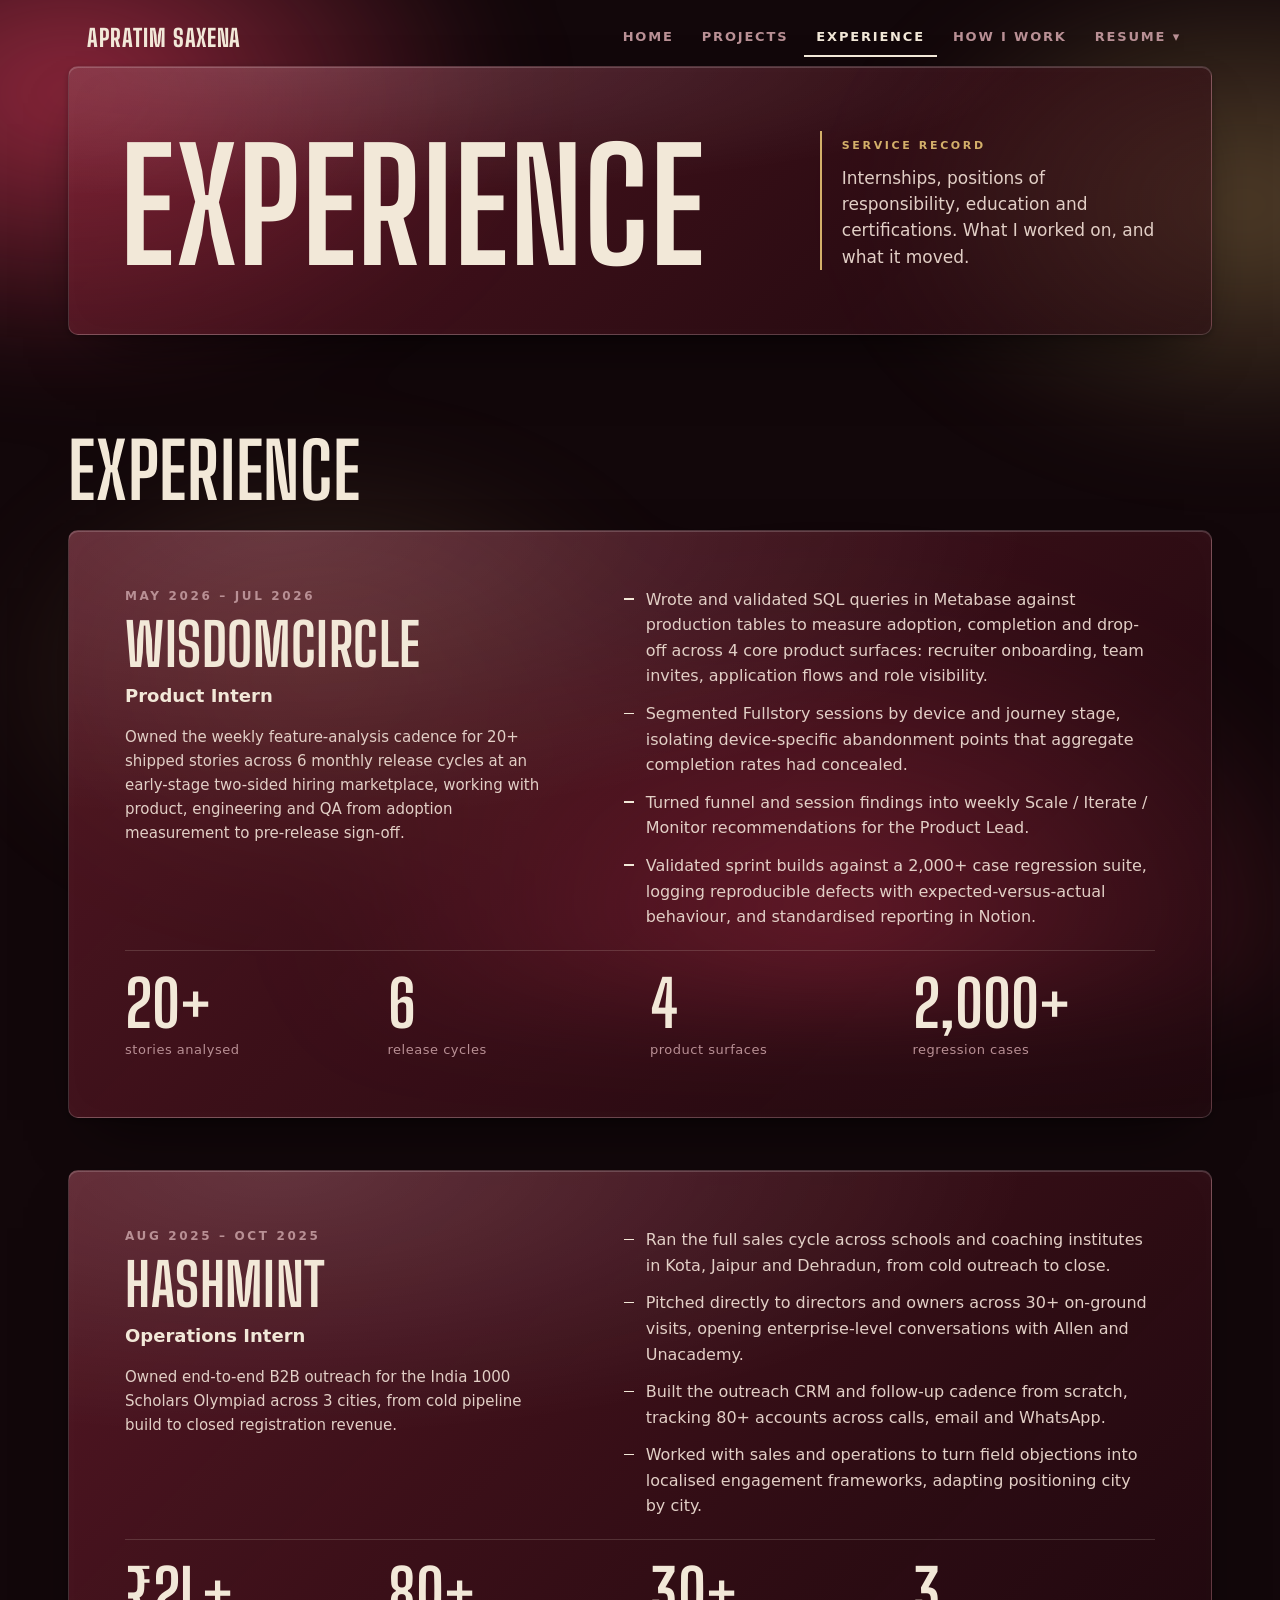
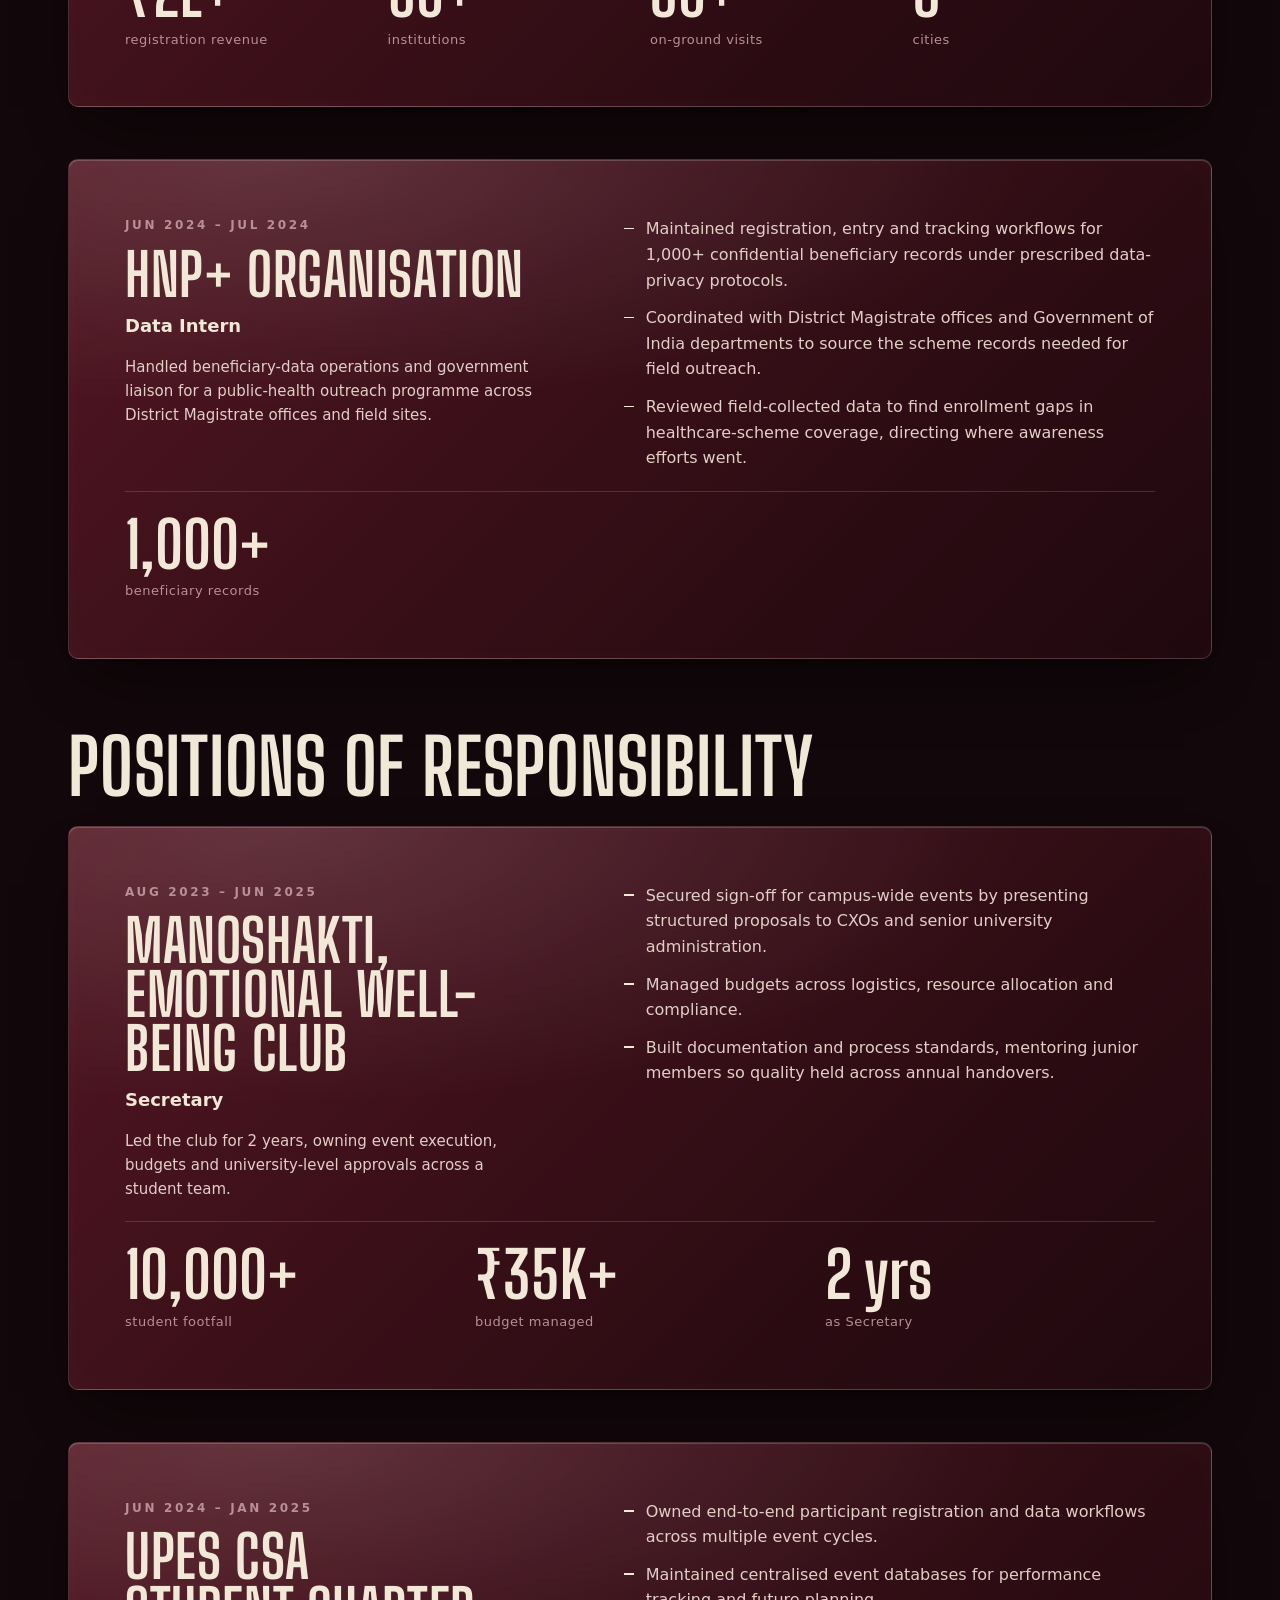
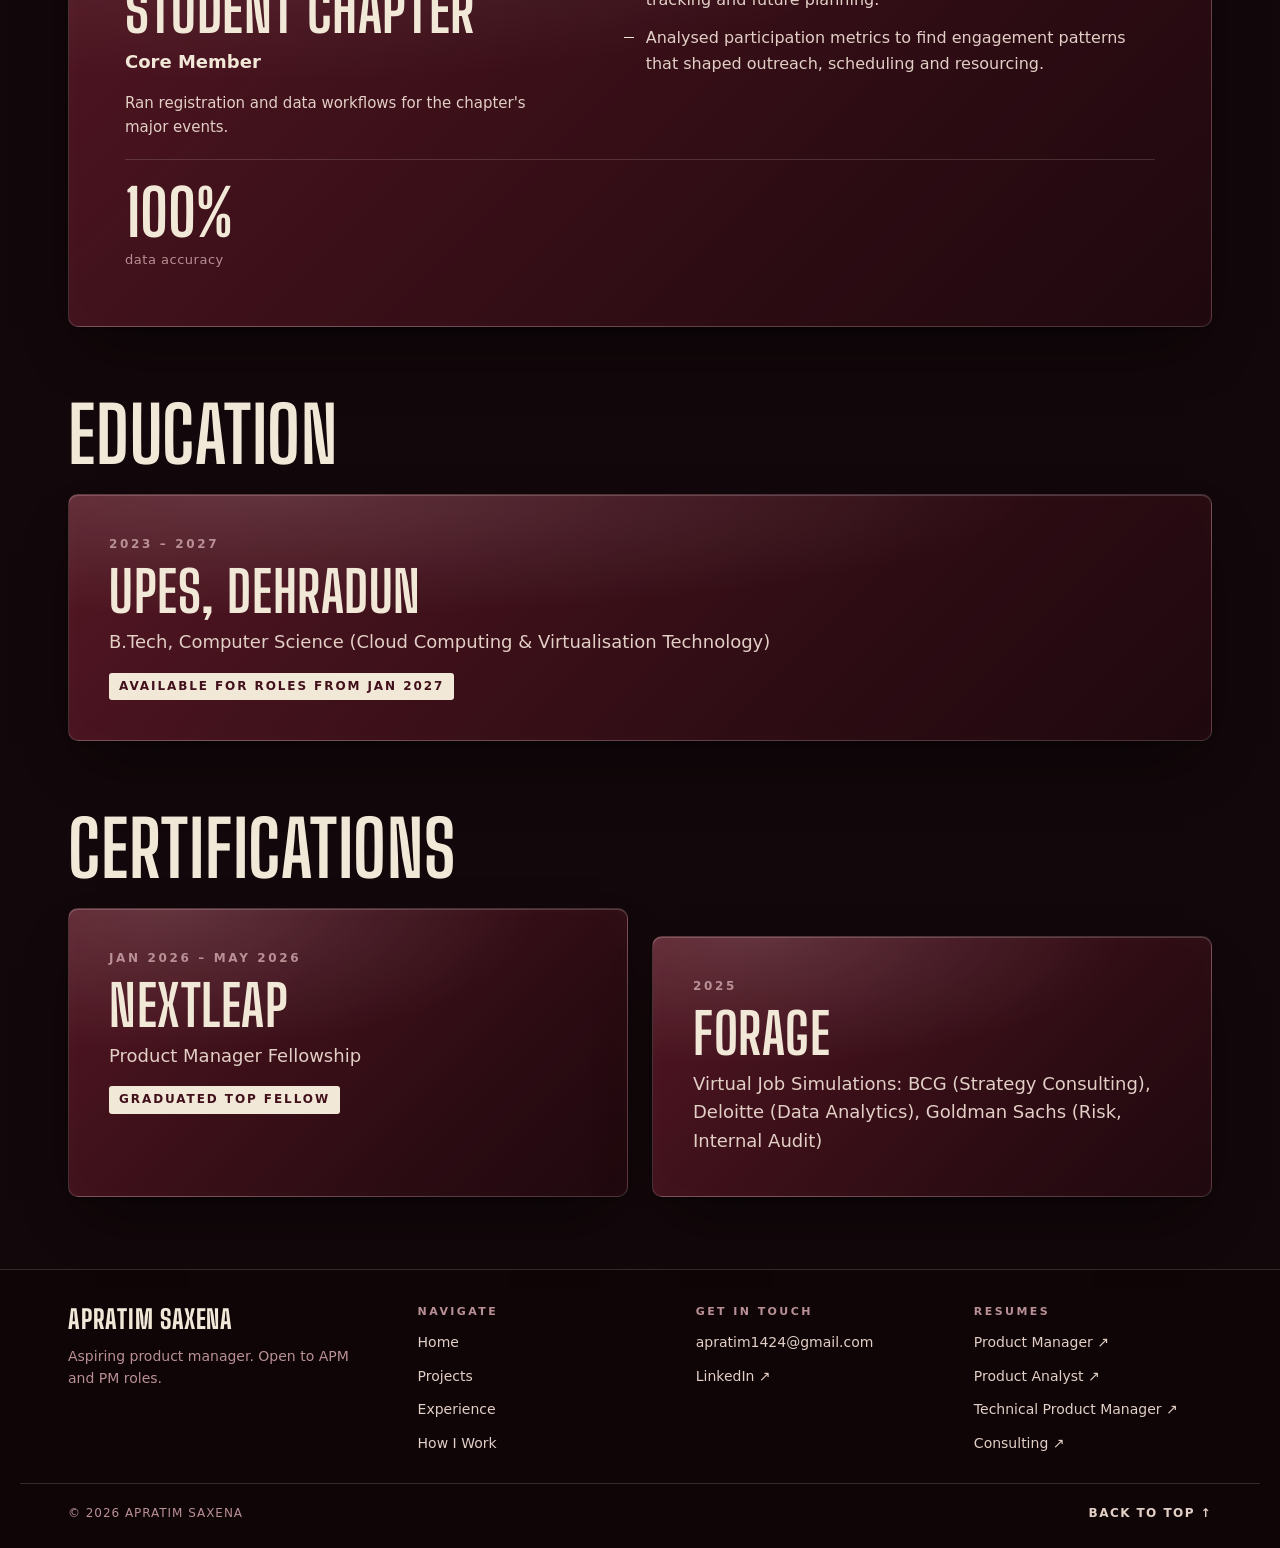
==== experience.html @ 534c315f "Deploy portfolio" ====
<!doctype html>
<html lang="en">
<head>
  <meta charset="utf-8">
  <meta name="viewport" content="width=device-width, initial-scale=1">
  <title>Experience · Apratim Saxena</title>
  <meta name="description" content="Apratim Saxena's experience: what I did and the results it got.">
  <meta name="color-scheme" content="dark">
  <meta name="theme-color" content="#12070a">
  <link rel="icon" href="data:image/svg+xml,<svg xmlns='http://www.w3.org/2000/svg' viewBox='0 0 100 100'><rect width='100' height='100' rx='14' fill='%235f1726'/><text x='50' y='72' font-size='64' font-weight='700' text-anchor='middle' fill='%23efe8d6' font-family='Arial Narrow, Arial'>A</text></svg>">
  <link rel="preconnect" href="https://fonts.googleapis.com">
  <link rel="preconnect" href="https://fonts.gstatic.com" crossorigin>
  <link rel="preconnect" href="https://api.fontshare.com">
  <link rel="preconnect" href="https://cdn.fontshare.com" crossorigin>
  <link href="https://fonts.googleapis.com/css2?family=Big+Shoulders+Display:wght@600;700;800&display=swap" rel="stylesheet">
  <link href="https://api.fontshare.com/v2/css?f[]=satoshi@400,500,700&display=swap" rel="stylesheet">
  <link rel="stylesheet" crossorigin href="/_build/styles-BI2uZ3h4.css">
</head>
<body data-page="experience">
<a class="skip" href="#main">Skip to content</a>
<div id="top"></div>

<header class="nav">
  <div class="wrap">
    <a class="brand" href="index.html" translate="no">Apratim Saxena</a>
    <nav class="links" aria-label="Main">
      <a href="index.html" data-page="home">Home</a>
      <a href="projects.html" data-page="projects">Projects</a>
      <a href="experience.html" data-page="experience">Experience</a>
      <a href="how-i-work.html" data-page="how">How I Work</a>
      <details class="resume-menu">
        <summary>Resume <span aria-hidden="true">▾</span></summary>
        <ul>
          <li><a href="assets/resumes/product-manager.pdf" target="_blank" rel="noopener">Product Manager <span aria-hidden="true">↗</span></a></li>
          <li><a href="assets/resumes/product-analyst.pdf" target="_blank" rel="noopener">Product Analyst <span aria-hidden="true">↗</span></a></li>
          <li><a href="assets/resumes/technical-product-manager.pdf" target="_blank" rel="noopener">Technical Product Manager <span aria-hidden="true">↗</span></a></li>
          <li><a href="assets/resumes/consulting.pdf" target="_blank" rel="noopener">Consulting <span aria-hidden="true">↗</span></a></li>
        </ul>
      </details>
    </nav>
  </div>
</header>

<main id="main" class="wrap">
  <div class="slide page-head">
    <h1>Experience</h1>
    <aside>
      <span class="tag">Service record</span>
      <p>Internships, positions of responsibility, education and certifications. What I worked on, and what it moved.</p>
    </aside>
  </div>

  <section class="exp-sec" aria-labelledby="work-h">
    <h2 id="work-h">Experience</h2>
    <ol class="timeline" id="work"></ol>
  </section>

  <section class="exp-sec" aria-labelledby="por-h">
    <h2 id="por-h">Positions of responsibility</h2>
    <ol class="timeline" id="por"></ol>
  </section>

  <section class="exp-sec" aria-labelledby="edu-h">
    <h2 id="edu-h">Education</h2>
    <ul class="creds" id="edu"></ul>
  </section>

  <section class="exp-sec" aria-labelledby="cert-h">
    <h2 id="cert-h">Certifications</h2>
    <ul class="creds" id="certs"></ul>
  </section>

</main>

<footer class="site-foot">
  <div class="wrap foot-grid">
    <div>
      <span class="foot-name" translate="no">Apratim Saxena</span>
      <p>Aspiring product manager. Open to APM and PM roles.</p>
    </div>
    <nav aria-label="Footer">
      <h2>Navigate</h2>
      <ul>
        <li><a href="index.html">Home</a></li>
        <li><a href="projects.html">Projects</a></li>
        <li><a href="experience.html">Experience</a></li>
        <li><a href="how-i-work.html">How I Work</a></li>
      </ul>
    </nav>
    <div>
      <h2>Get in touch</h2>
      <ul>
        <li><a href="mailto:apratim1424@gmail.com" translate="no">apratim1424@gmail.com</a></li>
        <li><a href="https://www.linkedin.com/in/apratim-saxena/" target="_blank" rel="noopener">LinkedIn ↗</a></li>
      </ul>
    </div>
    <div>
      <h2>Resumes</h2>
      <ul>
        <li><a href="assets/resumes/product-manager.pdf" target="_blank" rel="noopener">Product Manager ↗</a></li>
        <li><a href="assets/resumes/product-analyst.pdf" target="_blank" rel="noopener">Product Analyst ↗</a></li>
        <li><a href="assets/resumes/technical-product-manager.pdf" target="_blank" rel="noopener">Technical Product Manager ↗</a></li>
        <li><a href="assets/resumes/consulting.pdf" target="_blank" rel="noopener">Consulting ↗</a></li>
      </ul>
    </div>
  </div>
  <div class="wrap foot-row">
    <span>© <span data-year></span> Apratim Saxena</span>
    <button class="to-top" type="button">Back to top ↑</button>
  </div>
</footer>

<script src="data.js"></script>
<script src="main.js"></script>
</body>
</html>
---- _build/styles-BI2uZ3h4.css ----
:root{--lightningcss-light: ;--lightningcss-dark:initial;color-scheme:dark;--wall:#12070a;--teal-1:#7b2233;--teal-2:#5f1726;--teal-3:#42101b;--teal-4:#2c0a12;--cream:#f2e8d8;--cream-2:#e2cfc6;--muted:#b99095;--line:#f2e8d829;--ink-on-cream:#42101b;--brass:#d4b06a;--display:"Big Shoulders Display", "Oswald", "Arial Narrow", sans-serif;--sans:"Satoshi", system-ui, -apple-system, "Segoe UI", sans-serif;--gutter:clamp(16px, 4vw, 48px);--max:1240px;--ease:cubic-bezier(.16, 1, .3, 1);--slide-shadow:0 30px 60px -28px #000000b3, 0 2px 6px #00000040;--img-shadow:0 24px 40px -14px #000000a6}*,:before,:after{box-sizing:border-box;margin:0;padding:0}html{-webkit-text-size-adjust:100%;scroll-padding-top:84px}body{background:var(--wall);color:var(--cream);font:400 16px/1.6 var(--sans);-webkit-font-smoothing:antialiased;overflow-x:hidden}a{color:inherit;text-decoration:none}img,video,iframe{max-width:100%;display:block}button{font:inherit;color:inherit;cursor:pointer;background:0 0;border:0}a,button{touch-action:manipulation;-webkit-tap-highlight-color:transparent}:focus-visible{outline:2px solid var(--cream);outline-offset:4px}::selection{background:var(--cream);color:var(--ink-on-cream)}p{text-wrap:pretty}h1,h2,h3{font-family:var(--display);text-transform:uppercase;letter-spacing:.01em;text-wrap:balance;font-weight:700;line-height:.92}.wrap{max-width:var(--max);padding:0 var(--gutter);margin:0 auto}.eyebrow{letter-spacing:.22em;text-transform:uppercase;color:var(--muted);font-size:12px;font-weight:700}.skip{z-index:200;background:var(--cream);color:var(--ink-on-cream);border-radius:4px;padding:10px 16px;font-weight:700;transition:top .2s;position:fixed;top:-60px;left:16px}.skip:focus{top:16px}.slide{-webkit-backdrop-filter:blur(22px)saturate(150%);box-shadow:var(--slide-shadow), inset 0 1px 0 #ffffff2e, inset 0 0 40px #ffffff05;background:radial-gradient(120% 90% at 18% 0,#ffffff21,#0000 55%),linear-gradient(135deg,#7b22339e 0%,#5f17268c 40%,#42101b80 75%,#2c0a1280 100%);border:1px solid #ffffff29;border-radius:10px;position:relative;overflow:hidden}body:before{content:"";z-index:-1;pointer-events:none;filter:blur(46px);transform-origin:50% 40%;background:radial-gradient(40% 36% at 14% 18%,#be3450bf,#0000 70%),radial-gradient(34% 32% at 88% 28%,#d4b06a57,#0000 70%),radial-gradient(46% 42% at 62% 92%,#96283ecc,#0000 70%),radial-gradient(32% 30% at 30% 70%,#d4b06a33,#0000 70%);position:fixed;inset:-12%}@media (prefers-reduced-motion:no-preference){body:before{animation:24s ease-in-out infinite alternate zoomglow}}@keyframes zoomglow{0%{transform:scale(1)translate(0,0)}to{transform:scale(1.22)translate(-2%,3%)}}.slide+.slide,.slide+section,section+.slide{margin-top:28px}.nav{z-index:50;pointer-events:none;position:sticky;top:0}.nav .wrap{pointer-events:auto;height:56px;width:calc(100% - 2 * var(--gutter));max-width:calc(var(--max) - 2 * var(--gutter));transition:background-color .45s var(--ease), border-color .45s var(--ease), box-shadow .45s var(--ease), backdrop-filter .45s;background:0 0;border:1px solid #0000;border-radius:14px;align-items:center;gap:16px;margin:10px auto 0;padding:0 18px;display:flex}.nav.scrolled .wrap{-webkit-backdrop-filter:blur(22px)saturate(160%);background:linear-gradient(135deg,#ffffff21,#ffffff0d);border-color:#ffffff29;box-shadow:0 14px 34px -14px #0009,inset 0 1px #fff3}.brand{font-family:var(--display);text-transform:uppercase;letter-spacing:.04em;white-space:nowrap;font-size:24px;font-weight:800}body[data-page=home] .brand{visibility:hidden}.links{gap:4px;margin-left:auto;display:flex}.links a{letter-spacing:.14em;text-transform:uppercase;white-space:nowrap;color:var(--muted);border-bottom:2px solid #0000;padding:8px 12px;font-size:13px;font-weight:700;transition:color .2s,border-color .2s}.links a:hover{color:var(--cream)}.links a[aria-current=page]{color:var(--cream);border-color:var(--cream)}.resume-menu{position:relative}.resume-menu summary{cursor:pointer;letter-spacing:.14em;text-transform:uppercase;white-space:nowrap;color:var(--muted);border-bottom:2px solid #0000;padding:8px 12px;font-size:13px;font-weight:700;list-style:none;transition:color .2s}.resume-menu summary::-webkit-details-marker{display:none}.resume-menu summary:hover,.resume-menu[open] summary{color:var(--cream)}.resume-menu ul{z-index:60;-webkit-backdrop-filter:blur(20px)saturate(150%);background:#2c0a12b3;border:1px solid #ffffff24;border-radius:6px;min-width:250px;padding:6px;list-style:none;position:absolute;top:calc(100% + 8px);right:0;box-shadow:0 20px 40px -16px #000c,inset 0 1px #ffffff24}.resume-menu li a{color:var(--cream-2);border-radius:4px;justify-content:space-between;gap:12px;padding:10px 12px;font-size:14px;transition:background-color .15s,color .15s;display:flex}.resume-menu li a:hover{color:var(--cream);background:#f2e8d814}@media (width<=640px){.brand{display:none}.resume-menu summary{letter-spacing:.05em;padding:8px 5px;font-size:10.5px}.resume-menu ul{min-width:0;position:fixed;top:60px;left:16px;right:16px}.nav .wrap{width:calc(100% - 16px);padding:0 8px}.links{scrollbar-width:none;max-width:100%;margin:0 auto;overflow-x:auto}.links::-webkit-scrollbar{display:none}.links a{letter-spacing:.05em;padding:8px 5px;font-size:10.5px}}.btn{white-space:nowrap;letter-spacing:.14em;text-transform:uppercase;border:1.5px solid var(--cream);height:46px;color:var(--cream);transition:background-color .2s, color .2s, transform .2s var(--ease);border-radius:4px;align-items:center;gap:10px;padding:0 22px;font-size:13px;font-weight:700;display:inline-flex}.btn:hover{background:var(--cream);color:var(--ink-on-cream)}.btn:active{transform:scale(.97)}.btn.solid{background:var(--cream);color:var(--ink-on-cream)}.btn.solid:hover{background:#fff8e8}.btn.sm{height:38px;padding:0 16px;font-size:12px}.actions{flex-wrap:wrap;gap:12px;display:flex}.hero{flex-direction:column;justify-content:space-between;min-height:calc(100dvh - 66px);padding:clamp(8px,1.2vw,16px) clamp(20px,4vw,56px) clamp(28px,3.5vw,44px);display:flex}.hero-top{flex-wrap:wrap;justify-content:space-between;gap:16px;display:flex}.cover{flex:1;grid-template-columns:1fr auto 1fr;align-items:center;min-height:clamp(360px,100dvh - 240px,820px);display:grid;position:relative}.cover .word{font-family:var(--display);text-transform:uppercase;letter-spacing:.01em;color:var(--cream);font-size:clamp(64px,11vw,176px);font-weight:700;line-height:.82;display:block}.cover .w1,.cover .w2{z-index:1;width:max-content;position:relative}.cover .w1{justify-self:end}.cover .w2{justify-self:start}.cover .sub{letter-spacing:.3em;text-transform:uppercase;color:var(--cream-2);margin-top:14px;font-size:clamp(13px,1.35vw,19px);font-weight:700}.cover .w1 .sub{text-align:left;padding-left:.06em}.cover .w2 .sub{text-align:right;margin-right:-.3em}.figure{z-index:2;cursor:pointer;justify-content:center;align-self:end;align-items:flex-end;height:100%;margin:0 -.5vw;display:flex;position:relative}.figure:before{content:"";background:radial-gradient(closest-side,#0000008c,#0000);width:120%;height:8%;position:absolute;bottom:0;left:50%;translate:-50% 40%}.figure{--fig-h:clamp(360px, calc(100dvh - 240px), 820px)}.figure:before{display:none}.figbox{height:var(--fig-h);aspect-ratio:509/968;display:block;position:relative;-webkit-mask-image:linear-gradient(#000 80%,#0000 99%);mask-image:linear-gradient(#000 80%,#0000 99%)}.figbox img{width:100%;height:100%;display:block}.figbox .blink{opacity:0;pointer-events:none;height:auto;position:absolute;animation:5.2s infinite blink!important}.blink.l{width:11.591%;top:10.537%;left:38.507%}.blink.r{width:11.395%;top:10.64%;left:52.063%}@keyframes blink{0%,93%,to{opacity:0}94.4%,96.2%{opacity:1}}.figure .cap{left:77%;bottom:calc(var(--fig-h) * .84);z-index:3;background:var(--cream);width:max-content;max-width:200px;color:var(--ink-on-cream);border-radius:14px 14px 14px 2px;padding:8px 14px;font-size:13px;font-weight:700;transition:transform .3s cubic-bezier(.3,1.6,.5,1);position:absolute;box-shadow:0 10px 24px -10px #0009}.figure .cap.pop{transform:scale(1.1)}.hero-foot{z-index:3;flex-wrap:wrap;justify-content:space-between;align-items:flex-end;gap:24px;padding-top:24px;display:flex;position:relative}.hero-foot p{max-width:580px;color:var(--cream-2);text-align:right;text-wrap:balance;margin-left:auto;font-size:17px;line-height:1.55}.avail{letter-spacing:.14em;text-transform:uppercase;color:var(--cream);align-items:center;gap:12px;font-size:clamp(14px,1.4vw,17px);font-weight:800;display:inline-flex}.avail i{background:#7fe0a6;border-radius:50%;flex:none;width:9px;height:9px;box-shadow:0 0 0 3px #7fe0a640}@media (width<=760px){.cover{grid-template-rows:auto auto;grid-template-columns:1fr 1fr;row-gap:8px;min-height:0}.cover .figure{grid-area:1/1/auto/-1;margin:0}.figure{--fig-h:min(56vh, 420px)}.figure .cap{max-width:150px;left:74%}.cover .word{font-size:14vw}.cover .w1{justify-self:start}.cover .w2{justify-self:end}.cover .sub{letter-spacing:.2em;font-size:11px}}.intro{grid-template-columns:clamp(170px,19vw,250px) minmax(0,1fr) minmax(250px,320px);align-items:start;gap:clamp(24px,4vw,56px);padding:clamp(32px,5vw,64px);display:grid}.intro h2{overflow-wrap:anywhere;margin-bottom:20px;font-size:clamp(44px,5vw,70px)}.intro .lead{color:var(--cream-2);font-size:18px;line-height:1.65}.intro .lead b{color:var(--cream);font-weight:700}.portrait{box-shadow:var(--img-shadow);transition:transform .6s var(--ease);background:#ffffffeb;border-radius:12px;margin-top:6px;padding:8px}.portrait img{aspect-ratio:1;border-radius:6px;width:100%;height:auto}.portrait:hover{transform:translateY(-4px)scale(1.02)}.frame{align-content:start;display:grid}.frame>div{padding:18px 0}.frame>div:first-child{padding-top:6px}.frame>div:last-child{padding-bottom:0}.frame>div+div{border-top:1px solid var(--line)}.frame h3{font-family:var(--sans);letter-spacing:.22em;color:var(--brass);margin-bottom:10px;font-size:12px;font-weight:700}.frame li{color:var(--cream-2);font-size:15px;line-height:1.55}.frame ul{gap:4px;list-style:none;display:grid}.frame a:hover{color:var(--cream);text-underline-offset:3px;text-decoration:underline}@media (width<=1040px){.intro{grid-template-columns:clamp(150px,24vw,210px) minmax(0,1fr)}.frame{grid-column:1/-1}}@media (width<=640px){.intro{grid-template-columns:1fr}.portrait{width:min(220px,62%)}}.sec{padding:clamp(56px,9vh,96px) 0 0}.sec-head{flex-wrap:wrap;justify-content:space-between;align-items:end;gap:16px;margin-bottom:28px;display:flex}.sec-head h2{font-size:clamp(56px,7vw,100px)}.link{letter-spacing:.14em;text-transform:uppercase;color:var(--cream-2);border-bottom:1.5px solid;padding-bottom:3px;font-size:13px;font-weight:700;transition:color .2s}.link:hover{color:var(--cream)}.slide-card{height:100%;transition:transform .45s var(--ease);flex-direction:column;padding:clamp(20px,2.2vw,28px);display:flex}.slide-card:hover{transform:translateY(-4px)}.slide-card .eyebrow{margin-bottom:10px;padding-right:72px;display:block}.slide-card h3{font-size:clamp(28px,2.4vw,34px);line-height:.95}.slide-card p{color:var(--cream-2);-webkit-line-clamp:2;-webkit-box-orient:vertical;min-height:3em;margin-top:10px;font-size:14px;line-height:1.5;display:-webkit-box;overflow:hidden}.slide-card .shot{margin-top:auto;padding-top:20px;display:block}.slide-card .shot span{aspect-ratio:16/9;background:var(--teal-4);border-radius:6px;display:block;position:relative;overflow:hidden;box-shadow:0 0 0 1px #f2e8d824,0 18px 30px -16px #000000b3}.slide-card .shot img{object-fit:cover;object-position:top center;width:100%;height:100%;transition:transform .7s var(--ease)}.slide-card:hover .shot img{transform:scale(1.04)}.slide-card .go{letter-spacing:.16em;text-transform:uppercase;color:var(--cream-2);opacity:0;transition:opacity .25s, transform .35s var(--ease);font-size:12px;font-weight:700;position:absolute;top:22px;right:22px;transform:translate(-6px)}.slide-card:hover .go,.slide-card:focus-visible .go{opacity:1;transform:none}.deck{grid-template-columns:repeat(2,minmax(0,1fr));gap:24px;list-style:none;display:grid}.deck>li:first-child{grid-column:span 2}.deck>li:first-child .slide-card{grid-template-rows:auto auto 1fr;grid-template-columns:minmax(0,.9fr) minmax(0,1.1fr);column-gap:40px;min-height:380px;display:grid}.deck>li:first-child .eyebrow,.deck>li:first-child h3,.deck>li:first-child p{grid-column:1}.deck>li:first-child h3{font-size:clamp(44px,5vw,72px)}.deck>li:first-child p{-webkit-line-clamp:4;align-self:start;font-size:16px}.deck>li:first-child .shot{grid-area:1/2/-1;align-self:center;padding-top:0}.grid{grid-template-columns:repeat(auto-fill,minmax(min(100%,340px),1fr));gap:22px;list-style:none;display:grid}@media (width<=760px){.deck{grid-template-columns:1fr}.deck>li:first-child{grid-column:auto}.deck>li:first-child .slide-card{min-height:0;display:flex}.deck>li:first-child h3{font-size:clamp(32px,8vw,44px)}.deck>li:first-child .shot{padding-top:20px}}.page-head{grid-template-columns:minmax(0,1fr) minmax(0,340px);align-items:end;gap:24px 48px;padding:clamp(36px,5vw,64px) clamp(24px,4vw,56px);display:grid}.page-head h1{font-size:clamp(84px,12vw,180px);line-height:.82}.page-head aside{border-left:2px solid var(--brass);padding-left:20px}.page-head .tag{letter-spacing:.24em;text-transform:uppercase;color:var(--brass);margin-bottom:10px;font-size:11px;font-weight:700;display:inline-block}.page-head p{color:var(--cream-2);font-size:17px;line-height:1.55}@media (width<=760px){.page-head{grid-template-columns:1fr}}.filters{z-index:20;-webkit-backdrop-filter:blur(22px)saturate(150%);background:#28081066;border:1px solid #ffffff1f;border-radius:14px;flex-wrap:wrap;gap:8px;margin-top:18px;padding:10px 12px;display:flex;position:sticky;top:76px}.chip{border:1.5px solid var(--line);-webkit-backdrop-filter:blur(8px);letter-spacing:.14em;text-transform:uppercase;height:38px;color:var(--cream-2);background:#ffffff0a;border-radius:8px;padding:0 14px;font-size:12px;font-weight:700;transition:background-color .2s,color .2s,border-color .2s}.chip b{font-family:var(--display);letter-spacing:0;margin-right:6px;font-size:16px}.chip:hover{border-color:var(--cream);color:var(--cream)}.chip[aria-pressed=true]{background:var(--cream);border-color:var(--cream);color:var(--ink-on-cream)}.group{padding-top:48px;scroll-margin-top:140px}#groups{scroll-margin-top:140px}.divider{grid-template-columns:auto minmax(0,1fr);align-items:end;gap:12px 32px;margin-bottom:22px;padding:clamp(32px,5vw,56px);display:grid}.divider .n{font-family:var(--display);color:#efe8d647;font-size:clamp(72px,9vw,128px);font-weight:700;line-height:.8}.divider h2{font-size:clamp(48px,6vw,84px)}.divider p{color:var(--cream-2);max-width:52ch;margin-top:10px}@media (width<=600px){.divider{grid-template-columns:1fr}}.scrim{z-index:90;-webkit-backdrop-filter:blur(5px);opacity:0;pointer-events:none;background:#0a0205bf;transition:opacity .35s;position:fixed;inset:0}.scrim.on{opacity:1;pointer-events:auto}.win{z-index:100;-webkit-backdrop-filter:blur(28px)saturate(150%);overscroll-behavior:contain;opacity:0;pointer-events:none;visibility:hidden;width:min(1220px,94vw);height:min(820px,90dvh);transition:opacity .3s, transform .5s var(--ease), visibility 0s .5s;background:linear-gradient(135deg,#5f1726c7,#2c0a12d1);border:1px solid #ffffff26;border-radius:12px;flex-direction:column;display:flex;position:fixed;top:50%;left:50%;overflow:hidden;transform:translate(-50%,-50%)scale(.6);box-shadow:0 50px 120px -30px #000,inset 0 1px #ffffff2e}.win.on{opacity:1;pointer-events:auto;visibility:visible;transition:opacity .3s, transform .5s var(--ease);transform:translate(calc(-50% + var(--dx,0px)), calc(-50% + var(--dy,0px))) scale(1)}.win.on.max{border-radius:0;width:100vw;height:100dvh;transform:translate(-50%,-50%)}.win.dragging{-webkit-user-select:none;user-select:none;transition:none}.bar{touch-action:none;cursor:grab;border-bottom:1px solid var(--line);background:#0000002e;flex-shrink:0;grid-template-columns:auto minmax(0,1fr) auto;align-items:center;gap:16px;height:52px;padding:0 10px 0 18px;display:grid}.win.dragging .bar{cursor:grabbing}.lights{gap:8px;display:flex}.lights button{background:#efe8d659;border-radius:50%;width:12px;height:12px;transition:background-color .2s;position:relative}.lights:hover .r{background:#ff6b5f}.lights:hover .y{background:#f5c04e}.lights:hover .g{background:#4fd07a}.crumb{text-align:center;letter-spacing:.18em;text-transform:uppercase;text-overflow:ellipsis;white-space:nowrap;color:var(--cream-2);font-size:12px;font-weight:700;overflow:hidden}.crumb span{color:var(--muted);margin-right:10px}.bar-r{align-items:center;gap:2px;display:flex}.count{font-family:var(--display);color:var(--muted);margin-right:10px;font-size:18px;font-weight:700}.icon{width:36px;height:36px;color:var(--cream-2);border-radius:4px;place-items:center;font-size:17px;transition:background-color .15s,color .15s;display:grid}.icon:hover{color:var(--cream);background:#efe8d61a}.win-body{flex:1;grid-template-columns:400px minmax(0,1fr);min-height:0;display:grid}.win-info{border-right:1px solid var(--line);scrollbar-width:thin;overscroll-behavior:contain;padding:32px 30px 36px;overflow-y:auto}.win-info h3{margin:10px 0 16px;font-size:46px}.win-info .sum{color:var(--cream-2);font-size:15px;line-height:1.65}.win-info h4{letter-spacing:.22em;text-transform:uppercase;color:var(--cream);border-bottom:1px solid var(--line);margin:30px 0 12px;padding-bottom:8px;font-size:12px;font-weight:700}.win-info ol{counter-reset:k;color:var(--cream-2);gap:14px;font-size:14.5px;line-height:1.6;list-style:none;display:grid}.win-info li{counter-increment:k;padding-left:34px;position:relative}.win-info li:before{content:counter(k, decimal-leading-zero);font-family:var(--display);color:var(--muted);font-size:18px;font-weight:700;position:absolute;top:-1px;left:0}.win-info li b{color:var(--cream);font-weight:700}.figs{grid-template-columns:repeat(3,minmax(0,1fr));gap:16px;margin-top:26px;display:grid}.fig b{font-family:var(--display);font-size:34px;font-weight:700;line-height:.95;display:block}.fig span{color:var(--muted);margin-top:6px;font-size:12px;line-height:1.3;display:block}.win-info .tags{color:var(--muted);margin-top:26px;font-size:13px}.win-info .btn{margin-top:20px}.stage{flex-direction:column;min-width:0;min-height:0;display:flex}.stage-bar{border-bottom:1px solid var(--line);align-items:center;gap:12px;min-height:56px;padding:8px 12px;display:flex}.tabs{gap:6px;display:flex}.tabs:empty{display:none}.tabs button{letter-spacing:.14em;text-transform:uppercase;height:34px;color:var(--cream-2);border:1.5px solid var(--line);border-radius:4px;padding:0 14px;font-size:12px;font-weight:700}.tabs button[aria-selected=true]{background:var(--cream);color:var(--ink-on-cream);border-color:var(--cream)}.hint{color:var(--muted);font-size:13px}.hint kbd{font:inherit;border:1px solid var(--line);border-radius:3px;margin:0 2px;padding:1px 6px;font-size:11px}.stage-bar .btn{margin-left:auto}.viewer{background:#14060a;flex:1;min-height:0;display:flex;position:relative}.viewer iframe{border:0;width:100%;height:100%}.viewer video{object-fit:contain;background:#14060a;width:100%;height:100%}.viewer.loading:after{content:"Loading…";color:var(--muted);letter-spacing:.14em;text-transform:uppercase;background:#1d0910 linear-gradient(100deg,#0000 30%,#ffffff0d 50%,#0000 70%) 0 0/200% 100%;place-items:center;font-size:13px;animation:1.3s linear infinite shimmer;display:grid;position:absolute;inset:0}@keyframes shimmer{to{background-position:-200% 0}}@media (width<=860px){.win,.win.on.max{border-radius:0;width:100vw;height:100dvh;top:0;left:0;transform:translateY(40px)}.win.on{transform:none}.bar{cursor:default}.count,.hint,.lights .g,.crumb span{display:none}.crumb{text-align:left}.win-body{display:block;overflow-y:auto}.win-info{border-right:0;border-bottom:1px solid var(--line)}.stage{height:78dvh}}.exp-sec{padding-top:clamp(48px,8vh,80px)}.exp-sec>h2{margin-bottom:24px;font-size:clamp(48px,6vw,84px)}.timeline{gap:24px;list-style:none;display:grid}.job{grid-template-columns:minmax(0,.9fr) minmax(0,1.1fr);gap:20px clamp(28px,5vw,64px);padding:clamp(28px,4.5vw,56px);display:grid}.job .eyebrow,.cred .eyebrow{margin-bottom:12px;display:block}.job h3{font-size:clamp(40px,4.6vw,64px)}.job .role,.cred .role{color:var(--cream);margin-top:10px;font-size:18px;font-weight:700}.job .sum{color:var(--cream-2);margin-top:14px;font-size:15px;line-height:1.6}.job ul{color:var(--cream-2);align-content:start;gap:12px;list-style:none;display:grid}.job li{padding-left:22px;position:relative}.job li:before{content:"";background:var(--cream);width:10px;height:1.5px;position:absolute;top:.72em;left:0}.impact{border-top:1px solid var(--line);grid-column:1/-1;grid-template-columns:repeat(auto-fit,minmax(140px,1fr));gap:20px;padding-top:24px;display:grid}.impact b{font-family:var(--display);font-size:clamp(44px,5vw,68px);font-weight:700;line-height:.9;display:block}.impact span{color:var(--muted);letter-spacing:.04em;margin-top:8px;font-size:13px;display:block}@media (width<=760px){.job{grid-template-columns:1fr}}.creds{grid-template-columns:repeat(auto-fit,minmax(min(100%,340px),1fr));gap:24px;list-style:none;display:grid}.cred{padding:clamp(26px,3.5vw,40px)}.cred h3{font-size:clamp(40px,4.4vw,60px)}.cred .role{color:var(--cream-2);font-weight:500}.cred .note{letter-spacing:.16em;text-transform:uppercase;color:var(--ink-on-cream);background:var(--cream);border-radius:3px;margin-top:16px;padding:4px 10px;font-size:12px;font-weight:700;display:inline-block}.skills{padding:clamp(32px,5vw,64px) 0 0}.skills>*{padding-left:clamp(24px,5vw,64px);padding-right:clamp(24px,5vw,64px)}.skills-head{grid-template-columns:minmax(0,1fr) minmax(0,380px);align-items:end;gap:16px 48px;margin-bottom:clamp(28px,4vw,48px);display:grid}.skills-head h2{font-size:clamp(72px,10vw,150px);line-height:.8}.skills-head p{color:var(--cream-2);border-left:2px solid var(--brass);padding-left:20px;font-size:17px}.strengths{border-top:1px solid var(--line);list-style:none}.strength{border-bottom:1px solid var(--line);grid-template-columns:110px minmax(0,1.3fr) minmax(0,1fr);align-items:start;gap:16px 36px;padding-top:30px;padding-bottom:30px;transition:background-color .3s;display:grid}.strength:hover{background:#0000001f}.strength .n{font-family:var(--display);color:var(--brass);font-size:clamp(56px,6vw,84px);font-weight:700;line-height:.8}.strength h3{font-size:clamp(32px,3.4vw,48px)}.strength p{color:var(--cream-2);max-width:54ch;margin-top:10px;font-size:15.5px;line-height:1.6}.proof .lbl{letter-spacing:.24em;text-transform:uppercase;color:var(--muted);margin-bottom:12px;font-size:11px;font-weight:700;display:block}.proof ul{gap:8px;list-style:none;display:grid}.proof a{background:var(--cream);color:var(--ink-on-cream);transition:transform .25s var(--ease), background-color .2s;border-radius:4px;justify-content:space-between;align-items:center;gap:12px;padding:11px 14px;font-size:14px;font-weight:700;display:flex}.proof a:after{content:"↗";font-weight:400}.proof a:hover{background:#fff6e6;transform:translate(4px)}.kit{padding-top:clamp(28px,4vw,44px);padding-bottom:clamp(32px,4vw,52px)}.kit-row{border-top:1px solid var(--line);grid-template-columns:210px minmax(0,1fr);align-items:baseline;gap:8px 32px;padding:18px 0;display:grid}.kit-row:last-child{border-bottom:1px solid var(--line)}.kit-row h3{color:var(--cream);font-size:28px}.kit-row ul{flex-wrap:wrap;gap:6px 0;list-style:none;display:flex}.kit-row li{color:var(--cream-2);font-size:17px}.kit-row li+li:before{content:"/";color:var(--brass);margin:0 12px}@media (width<=1000px){.strength{grid-template-columns:80px minmax(0,1fr)}.proof{grid-column:2}}@media (width<=760px){.skills-head{grid-template-columns:1fr}}@media (width<=560px){.strength{grid-template-columns:1fr}.proof{grid-column:auto}.kit-row{grid-template-columns:1fr}}.ethos{padding:clamp(36px,6vw,80px) clamp(24px,5vw,72px)}.ethos .tag{letter-spacing:.26em;text-transform:uppercase;color:var(--brass);margin-bottom:18px;font-size:11px;font-weight:700;display:block}.ethos blockquote{font-family:var(--display);text-transform:uppercase;letter-spacing:.01em;max-width:14ch;font-size:clamp(52px,8vw,116px);font-weight:700;line-height:.88}.ethos blockquote span{color:var(--brass)}.ethos .why{max-width:60ch;color:var(--cream-2);margin-top:26px;font-size:17px}.tenets{border-top:1px solid var(--line);grid-template-columns:repeat(4,minmax(0,1fr));gap:0;margin-top:clamp(32px,5vw,56px);list-style:none;display:grid}.tenets li{padding:22px 22px 6px 0}.tenets li+li{border-left:1px solid var(--line);padding-left:22px}.tenets .n{font-family:var(--display);color:var(--brass);font-size:40px;font-weight:700;line-height:1}.tenets h3{margin:10px 0 8px;font-size:28px}.tenets p{color:var(--cream-2);font-size:14.5px;line-height:1.55}@media (width<=900px){.tenets{grid-template-columns:1fr 1fr}.tenets li:nth-child(3){border-left:0;padding-left:0}.tenets li:nth-child(n+3){border-top:1px solid var(--line)}}@media (width<=520px){.tenets{grid-template-columns:1fr}.tenets li+li{border-left:0;border-top:1px solid var(--line);padding-left:0}}.contact{grid-template-columns:1fr;gap:clamp(32px,4vw,48px);padding:clamp(40px,6vw,80px) clamp(24px,4vw,64px);display:grid}.contact h1{margin-top:8px;font-size:clamp(84px,13vw,190px);line-height:.82}.contact .lead{color:var(--cream-2);max-width:40ch;margin-top:18px;font-size:18px}.channels{grid-template-columns:repeat(2,minmax(0,1fr));gap:16px;display:grid}.channel{border:1.5px solid var(--line);border-radius:6px;padding:22px 24px;transition:border-color .2s,background-color .2s;display:block}.channel:hover{border-color:var(--cream);background:#efe8d60d}.channel .v{font-family:var(--display);text-transform:none;letter-spacing:.01em;word-break:break-word;margin:6px 0 14px;font-size:clamp(28px,3vw,40px);font-weight:700;display:block}@media (width<=760px){.channels{grid-template-columns:1fr}}body{flex-direction:column;min-height:100dvh;display:flex}body>main{flex:1 0 auto;width:100%}.site-foot{border-top:1px solid var(--line);-webkit-backdrop-filter:blur(16px);background:#0d05078c;margin-top:clamp(56px,8vh,96px)}.foot-grid{grid-template-columns:minmax(0,1.3fr) repeat(3,minmax(0,1fr));gap:28px 40px;padding-top:36px;padding-bottom:28px;display:grid}.foot-name{font-family:var(--display);text-transform:uppercase;letter-spacing:.03em;font-size:26px;font-weight:800;line-height:1}.foot-grid p{color:var(--muted);max-width:34ch;margin-top:8px;font-size:14px}.foot-grid h2{font-family:var(--sans);letter-spacing:.22em;text-transform:uppercase;color:var(--muted);margin-bottom:12px;font-size:11px;font-weight:700;line-height:1}.foot-grid ul{gap:8px;list-style:none;display:grid}.foot-grid a{color:var(--cream-2);font-size:14px;transition:color .2s}.foot-grid a:hover{color:var(--cream);text-underline-offset:3px;text-decoration:underline}.foot-row{border-top:1px solid var(--line);color:var(--muted);letter-spacing:.08em;text-transform:uppercase;justify-content:space-between;align-items:center;gap:16px;padding-top:16px;padding-bottom:20px;font-size:12px;display:flex}.to-top{letter-spacing:.12em;text-transform:uppercase;color:var(--cream-2);padding:4px 0;font-size:12px;font-weight:700;transition:color .2s}.to-top:hover{color:var(--cream)}@media (width<=760px){.foot-grid{grid-template-columns:1fr 1fr}.foot-grid>:first-child{grid-column:1/-1}}.group .divider .n{transition:color .6s var(--ease)}.group.focus .divider .n{color:var(--brass)}@keyframes flash{0%{box-shadow:var(--slide-shadow)}30%{box-shadow:0 0 0 2px var(--brass), 0 0 70px -8px #d4b06a8c}to{box-shadow:var(--slide-shadow)}}@keyframes ring{0%{box-shadow:0 0 #7fe0a680}to{box-shadow:0 0 0 10px #7fe0a600}}@keyframes inLeft{0%{opacity:0;transform:translate(-70px)}}@keyframes inRight{0%{opacity:0;transform:translate(70px)}}@keyframes rise{0%{opacity:0;transform:translateY(70px)scale(.96)}}@keyframes fadeUp{0%{opacity:0;transform:translateY(22px)}}@keyframes dropIn{0%{opacity:0;transform:translateY(-100%)}}@keyframes track{0%{opacity:0;letter-spacing:.7em}}@keyframes bubble{0%{opacity:0;transform:scale(.4)translateY(10px)}70%{transform:scale(1.08)}to{opacity:1;transform:none}}@media (prefers-reduced-motion:no-preference){.nav{animation:dropIn .9s var(--ease) backwards}.hero{animation:fadeUp 1s var(--ease) backwards}.cover .w1{animation:inLeft 1.2s var(--ease) .15s backwards}.cover .w2{animation:inRight 1.2s var(--ease) .15s backwards}.cover .figure{animation:rise 1.3s var(--ease) .3s backwards}.cover .sub{animation:track 1.4s var(--ease) .75s backwards}.figure .cap{animation:.7s cubic-bezier(.3,1.4,.5,1) 1.5s backwards bubble}.hero-foot>*{animation:fadeUp 1s var(--ease) .95s backwards}.avail i{animation:2s ease-out infinite ring}.page-head{animation:fadeUp 1s var(--ease) .15s backwards}.page-head h1{animation:inLeft 1.1s var(--ease) .2s backwards}.page-head aside{animation:fadeUp 1s var(--ease) .5s backwards}.filters .chip{animation:fadeUp .7s var(--ease) backwards}.filters .chip:nth-child(2){animation-delay:.55s}.filters .chip:nth-child(3){animation-delay:.62s}.filters .chip:nth-child(4){animation-delay:.69s}.filters .chip:nth-child(5){animation-delay:.76s}.filters .chip:nth-child(6){animation-delay:.83s}.filters .chip:first-child{animation-delay:.48s}.rv{opacity:0;transition:opacity .9s var(--ease), transform .9s var(--ease);transform:translateY(30px)scale(.98)}.rv.in{opacity:1;transform:none}.intro.rv .portrait,.intro.rv .intro-text,.intro.rv .frame>div{opacity:0;transition:opacity .9s var(--ease), transform .9s var(--ease)}.intro.rv .portrait{transition-delay:.1s;transform:translateY(26px)scale(.94)}.intro.rv .intro-text{transition-delay:.25s;transform:translateY(26px)}.intro.rv .frame>div{transform:translate(28px)}.intro.rv .frame>div:first-child{transition-delay:.4s}.intro.rv .frame>div:nth-child(2){transition-delay:.52s}.intro.rv .frame>div:nth-child(3){transition-delay:.64s}.intro.in .portrait,.intro.in .intro-text,.intro.in .frame>div{opacity:1;transform:none}.group.focus .divider{animation:flash 1.5s var(--ease)}}@media (prefers-reduced-motion:reduce){*,:before,:after{transition:none!important;animation:none!important}}
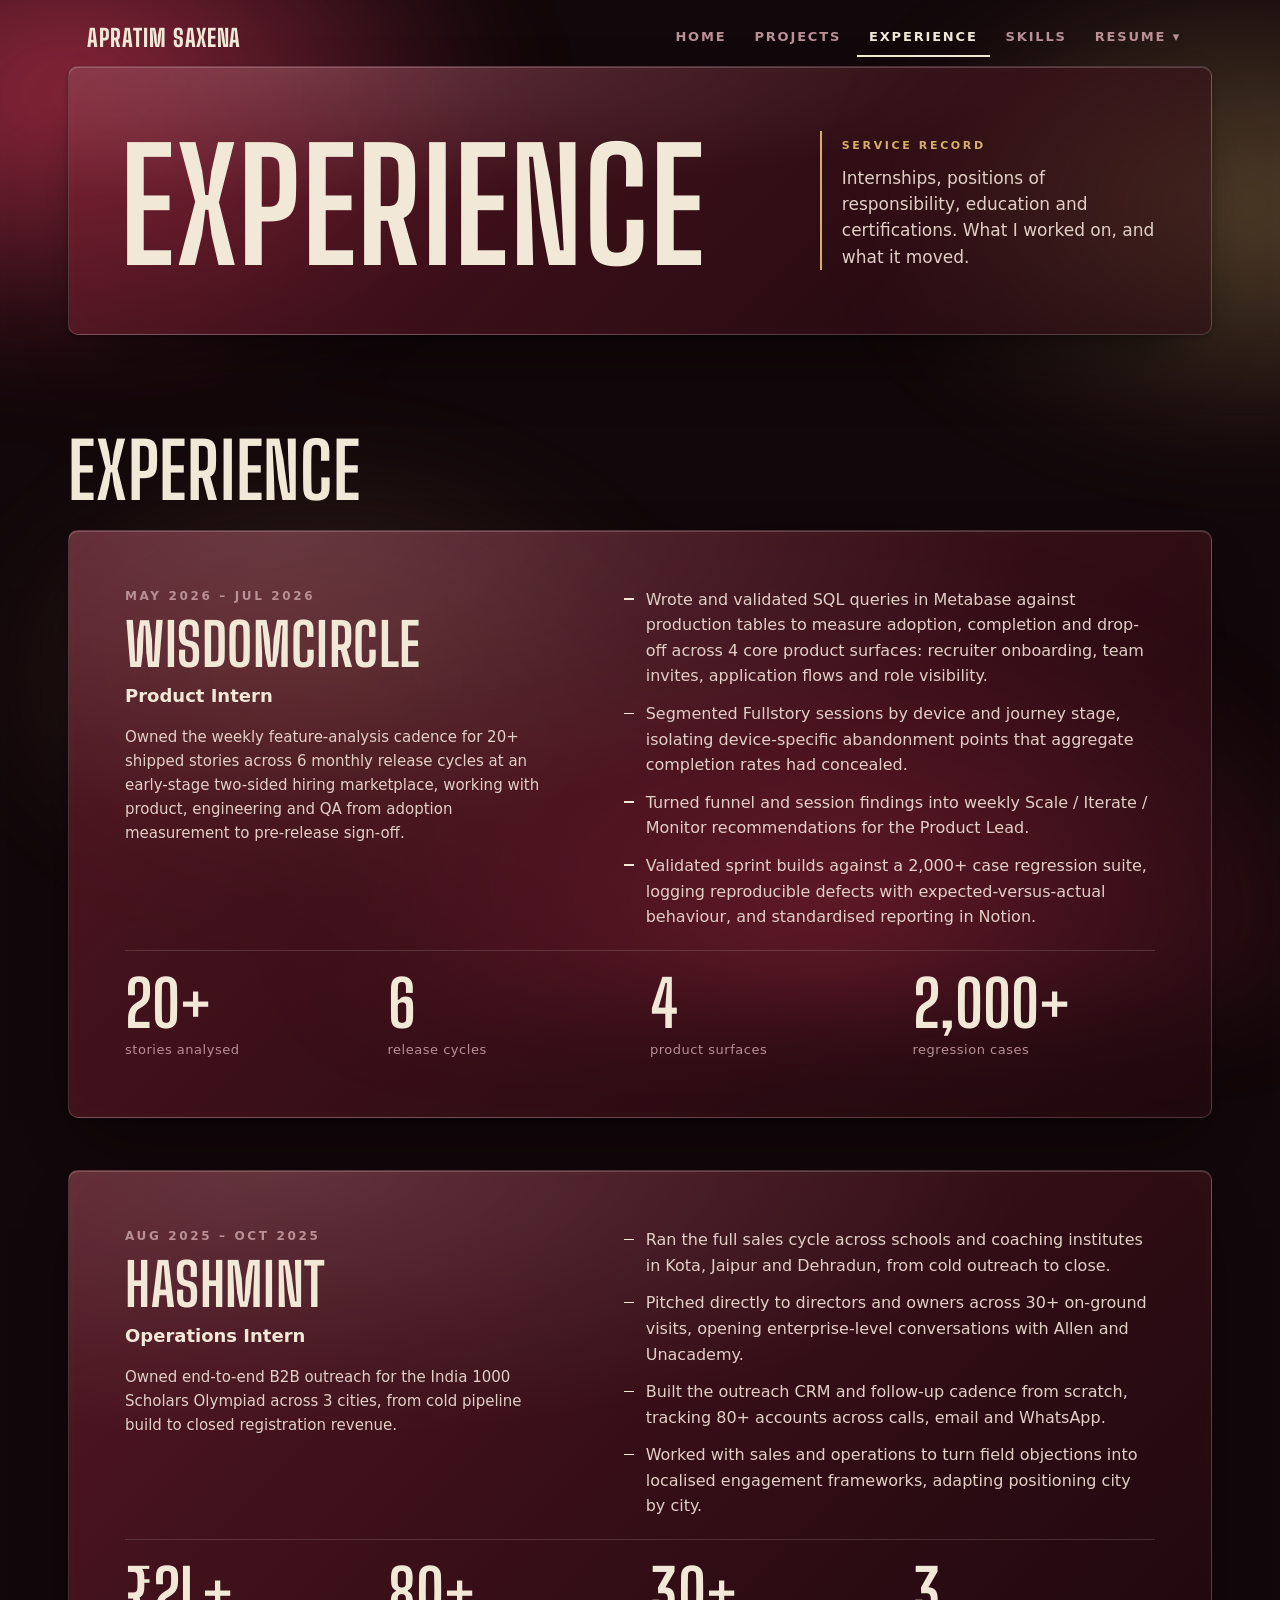
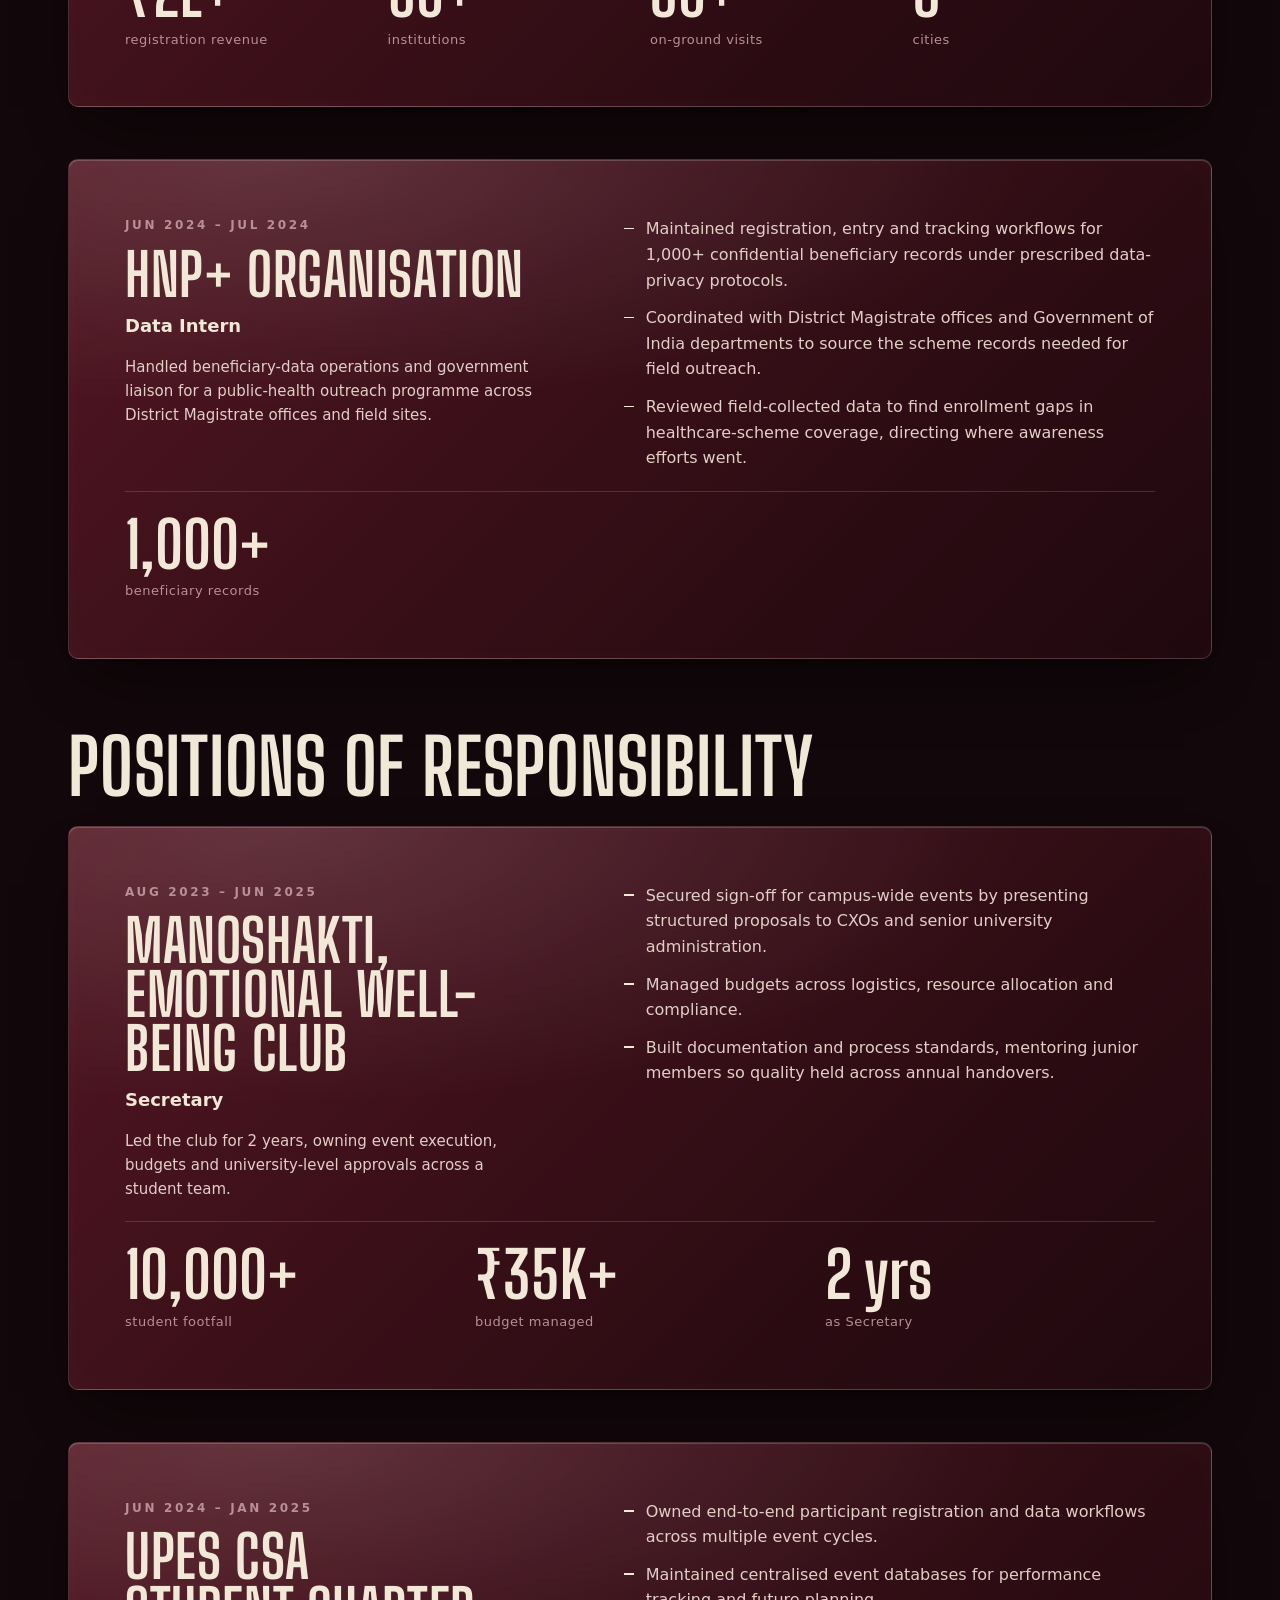
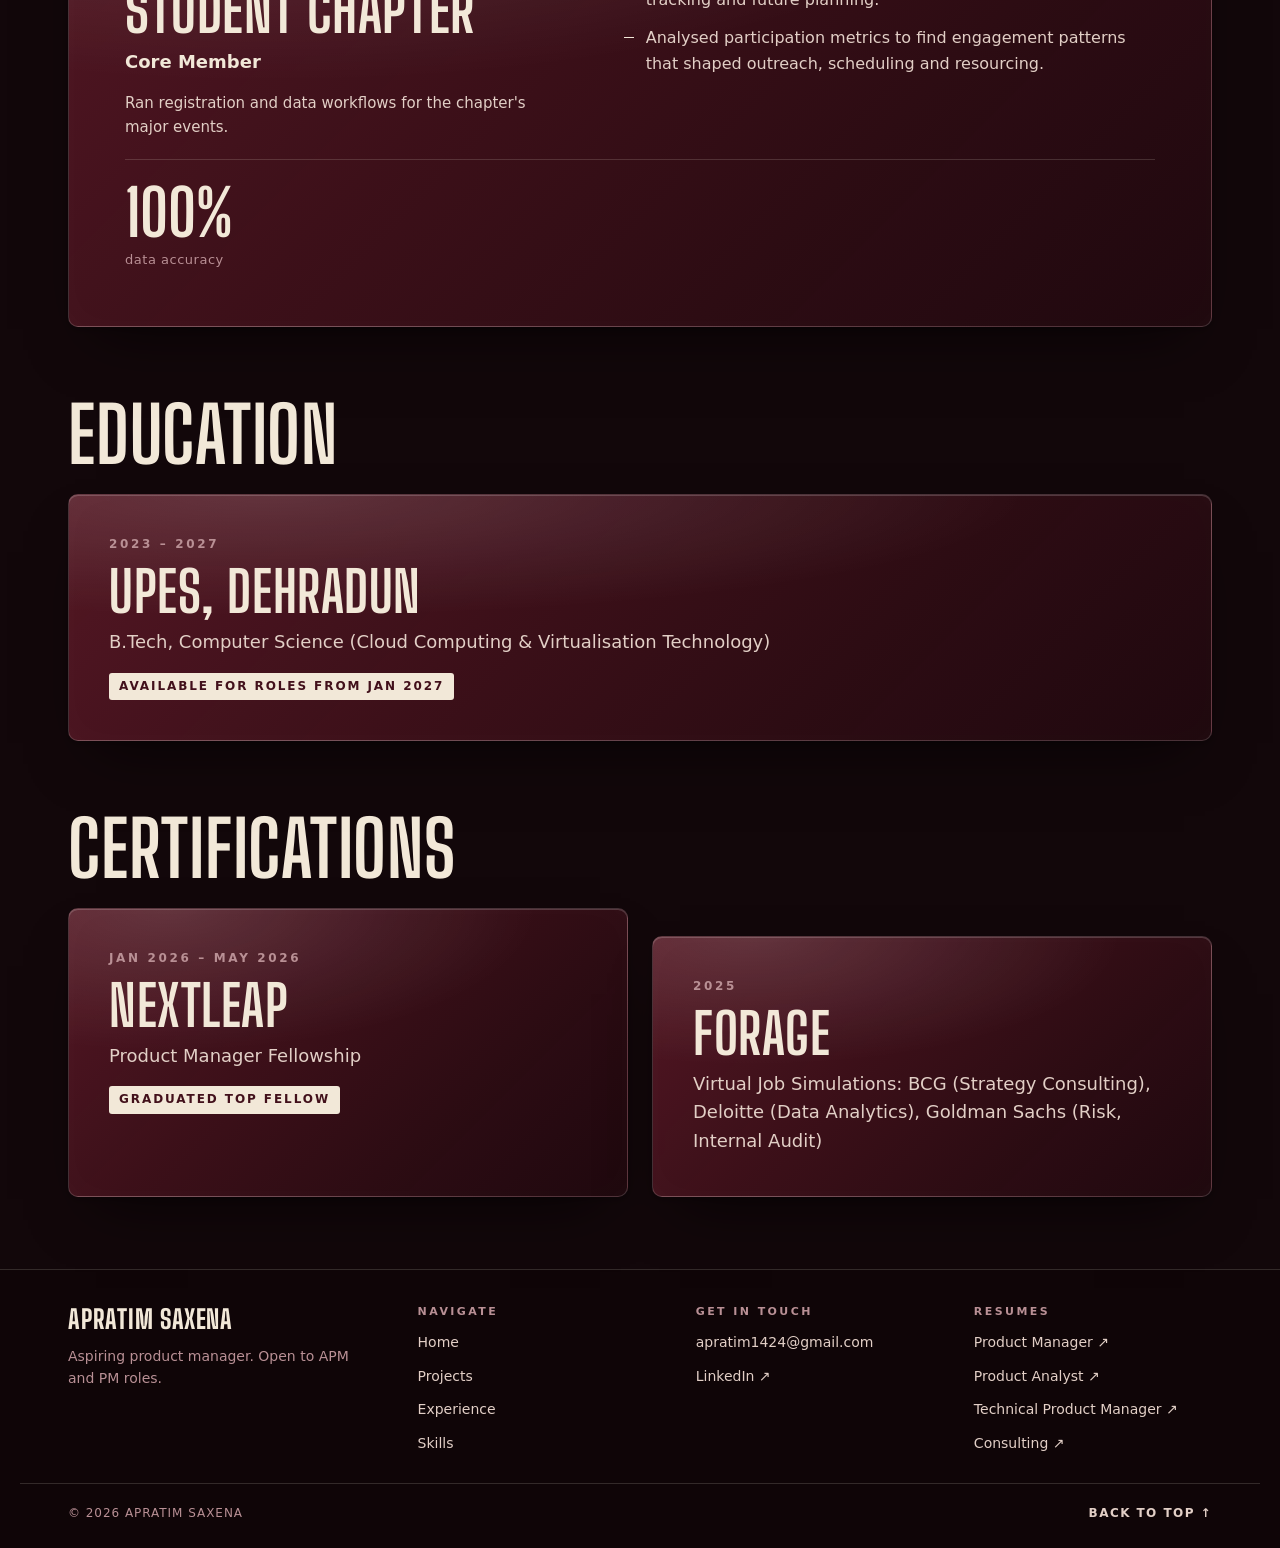
==== commit 12dd9dbf: "Deploy portfolio" ====
--- a/experience.html
+++ b/experience.html
@@ -1,116 +1,117 @@
-<!doctype html>
-<html lang="en">
-<head>
-  <meta charset="utf-8">
-  <meta name="viewport" content="width=device-width, initial-scale=1">
-  <title>Experience · Apratim Saxena</title>
-  <meta name="description" content="Apratim Saxena's experience: what I did and the results it got.">
-  <meta name="color-scheme" content="dark">
-  <meta name="theme-color" content="#12070a">
-  <link rel="icon" href="data:image/svg+xml,<svg xmlns='http://www.w3.org/2000/svg' viewBox='0 0 100 100'><rect width='100' height='100' rx='14' fill='%235f1726'/><text x='50' y='72' font-size='64' font-weight='700' text-anchor='middle' fill='%23efe8d6' font-family='Arial Narrow, Arial'>A</text></svg>">
-  <link rel="preconnect" href="https://fonts.googleapis.com">
-  <link rel="preconnect" href="https://fonts.gstatic.com" crossorigin>
-  <link rel="preconnect" href="https://api.fontshare.com">
-  <link rel="preconnect" href="https://cdn.fontshare.com" crossorigin>
-  <link href="https://fonts.googleapis.com/css2?family=Big+Shoulders+Display:wght@600;700;800&display=swap" rel="stylesheet">
-  <link href="https://api.fontshare.com/v2/css?f[]=satoshi@400,500,700&display=swap" rel="stylesheet">
-  <link rel="stylesheet" crossorigin href="/_build/styles-BI2uZ3h4.css">
-</head>
-<body data-page="experience">
-<a class="skip" href="#main">Skip to content</a>
-<div id="top"></div>
-
-<header class="nav">
-  <div class="wrap">
-    <a class="brand" href="index.html" translate="no">Apratim Saxena</a>
-    <nav class="links" aria-label="Main">
-      <a href="index.html" data-page="home">Home</a>
-      <a href="projects.html" data-page="projects">Projects</a>
-      <a href="experience.html" data-page="experience">Experience</a>
-      <a href="how-i-work.html" data-page="how">How I Work</a>
-      <details class="resume-menu">
-        <summary>Resume <span aria-hidden="true">▾</span></summary>
-        <ul>
-          <li><a href="assets/resumes/product-manager.pdf" target="_blank" rel="noopener">Product Manager <span aria-hidden="true">↗</span></a></li>
-          <li><a href="assets/resumes/product-analyst.pdf" target="_blank" rel="noopener">Product Analyst <span aria-hidden="true">↗</span></a></li>
-          <li><a href="assets/resumes/technical-product-manager.pdf" target="_blank" rel="noopener">Technical Product Manager <span aria-hidden="true">↗</span></a></li>
-          <li><a href="assets/resumes/consulting.pdf" target="_blank" rel="noopener">Consulting <span aria-hidden="true">↗</span></a></li>
-        </ul>
-      </details>
-    </nav>
-  </div>
-</header>
-
-<main id="main" class="wrap">
-  <div class="slide page-head">
-    <h1>Experience</h1>
-    <aside>
-      <span class="tag">Service record</span>
-      <p>Internships, positions of responsibility, education and certifications. What I worked on, and what it moved.</p>
-    </aside>
-  </div>
-
-  <section class="exp-sec" aria-labelledby="work-h">
-    <h2 id="work-h">Experience</h2>
-    <ol class="timeline" id="work"></ol>
-  </section>
-
-  <section class="exp-sec" aria-labelledby="por-h">
-    <h2 id="por-h">Positions of responsibility</h2>
-    <ol class="timeline" id="por"></ol>
-  </section>
-
-  <section class="exp-sec" aria-labelledby="edu-h">
-    <h2 id="edu-h">Education</h2>
-    <ul class="creds" id="edu"></ul>
-  </section>
-
-  <section class="exp-sec" aria-labelledby="cert-h">
-    <h2 id="cert-h">Certifications</h2>
-    <ul class="creds" id="certs"></ul>
-  </section>
-
-</main>
-
-<footer class="site-foot">
-  <div class="wrap foot-grid">
-    <div>
-      <span class="foot-name" translate="no">Apratim Saxena</span>
-      <p>Aspiring product manager. Open to APM and PM roles.</p>
-    </div>
-    <nav aria-label="Footer">
-      <h2>Navigate</h2>
-      <ul>
-        <li><a href="index.html">Home</a></li>
-        <li><a href="projects.html">Projects</a></li>
-        <li><a href="experience.html">Experience</a></li>
-        <li><a href="how-i-work.html">How I Work</a></li>
-      </ul>
-    </nav>
-    <div>
-      <h2>Get in touch</h2>
-      <ul>
-        <li><a href="mailto:apratim1424@gmail.com" translate="no">apratim1424@gmail.com</a></li>
-        <li><a href="https://www.linkedin.com/in/apratim-saxena/" target="_blank" rel="noopener">LinkedIn ↗</a></li>
-      </ul>
-    </div>
-    <div>
-      <h2>Resumes</h2>
-      <ul>
-        <li><a href="assets/resumes/product-manager.pdf" target="_blank" rel="noopener">Product Manager ↗</a></li>
-        <li><a href="assets/resumes/product-analyst.pdf" target="_blank" rel="noopener">Product Analyst ↗</a></li>
-        <li><a href="assets/resumes/technical-product-manager.pdf" target="_blank" rel="noopener">Technical Product Manager ↗</a></li>
-        <li><a href="assets/resumes/consulting.pdf" target="_blank" rel="noopener">Consulting ↗</a></li>
-      </ul>
-    </div>
-  </div>
-  <div class="wrap foot-row">
-    <span>© <span data-year></span> Apratim Saxena</span>
-    <button class="to-top" type="button">Back to top ↑</button>
-  </div>
-</footer>
-
-<script src="data.js"></script>
-<script src="main.js"></script>
-</body>
-</html>
+<!doctype html>
+<html lang="en">
+<head>
+  <meta charset="utf-8">
+  <meta name="viewport" content="width=device-width, initial-scale=1">
+  <title>Experience · Apratim Saxena</title>
+  <meta name="description" content="Apratim Saxena's experience: what I did and the results it got.">
+  <meta name="color-scheme" content="dark">
+  <meta name="theme-color" content="#12070a">
+  <link rel="icon" href="data:image/svg+xml,<svg xmlns='http://www.w3.org/2000/svg' viewBox='0 0 100 100'><rect width='100' height='100' rx='14' fill='%235f1726'/><text x='50' y='72' font-size='64' font-weight='700' text-anchor='middle' fill='%23efe8d6' font-family='Arial Narrow, Arial'>A</text></svg>">
+  <link rel="preconnect" href="https://fonts.googleapis.com">
+  <link rel="preconnect" href="https://fonts.gstatic.com" crossorigin>
+  <link rel="preconnect" href="https://api.fontshare.com">
+  <link rel="preconnect" href="https://cdn.fontshare.com" crossorigin>
+  <link href="https://fonts.googleapis.com/css2?family=Big+Shoulders+Display:wght@600;700;800&display=swap" rel="stylesheet">
+  <link href="https://api.fontshare.com/v2/css?f[]=satoshi@400,500,700&display=swap" rel="stylesheet">+
+  <link rel="stylesheet" crossorigin href="/_build/styles-C7ctSgyq.css">
+</head>
+<body data-page="experience">
+<a class="skip" href="#main">Skip to content</a>
+<div id="top"></div>
+
+<header class="nav">
+  <div class="wrap">
+    <a class="brand" href="index.html" translate="no">Apratim Saxena</a>
+    <nav class="links" aria-label="Main">
+      <a href="index.html" data-page="home">Home</a>
+      <a href="projects.html" data-page="projects">Projects</a>
+      <a href="experience.html" data-page="experience">Experience</a>
+      <a href="skills.html" data-page="skills">Skills</a>
+      <details class="resume-menu">
+        <summary>Resume <span aria-hidden="true">▾</span></summary>
+        <ul>
+          <li><a href="assets/resumes/product-manager.pdf" target="_blank" rel="noopener">Product Manager <span aria-hidden="true">↗</span></a></li>
+          <li><a href="assets/resumes/product-analyst.pdf" target="_blank" rel="noopener">Product Analyst <span aria-hidden="true">↗</span></a></li>
+          <li><a href="assets/resumes/technical-product-manager.pdf" target="_blank" rel="noopener">Technical Product Manager <span aria-hidden="true">↗</span></a></li>
+          <li><a href="assets/resumes/consulting.pdf" target="_blank" rel="noopener">Consulting <span aria-hidden="true">↗</span></a></li>
+        </ul>
+      </details>
+    </nav>
+  </div>
+</header>
+
+<main id="main" class="wrap">
+  <div class="slide page-head">
+    <h1>Experience</h1>
+    <aside>
+      <span class="tag">Service record</span>
+      <p>Internships, positions of responsibility, education and certifications. What I worked on, and what it moved.</p>
+    </aside>
+  </div>
+
+  <section class="exp-sec" aria-labelledby="work-h">
+    <h2 id="work-h">Experience</h2>
+    <ol class="timeline" id="work"></ol>
+  </section>
+
+  <section class="exp-sec" aria-labelledby="por-h">
+    <h2 id="por-h">Positions of responsibility</h2>
+    <ol class="timeline" id="por"></ol>
+  </section>
+
+  <section class="exp-sec" aria-labelledby="edu-h">
+    <h2 id="edu-h">Education</h2>
+    <ul class="creds" id="edu"></ul>
+  </section>
+
+  <section class="exp-sec" aria-labelledby="cert-h">
+    <h2 id="cert-h">Certifications</h2>
+    <ul class="creds" id="certs"></ul>
+  </section>
+
+</main>
+
+<footer class="site-foot">
+  <div class="wrap foot-grid">
+    <div>
+      <span class="foot-name" translate="no">Apratim Saxena</span>
+      <p>Aspiring product manager. Open to APM and PM roles.</p>
+    </div>
+    <nav aria-label="Footer">
+      <h2>Navigate</h2>
+      <ul>
+        <li><a href="index.html">Home</a></li>
+        <li><a href="projects.html">Projects</a></li>
+        <li><a href="experience.html">Experience</a></li>
+        <li><a href="skills.html">Skills</a></li>
+      </ul>
+    </nav>
+    <div>
+      <h2>Get in touch</h2>
+      <ul>
+        <li><a href="mailto:apratim1424@gmail.com" translate="no">apratim1424@gmail.com</a></li>
+        <li><a href="https://www.linkedin.com/in/apratim-saxena/" target="_blank" rel="noopener">LinkedIn ↗</a></li>
+      </ul>
+    </div>
+    <div>
+      <h2>Resumes</h2>
+      <ul>
+        <li><a href="assets/resumes/product-manager.pdf" target="_blank" rel="noopener">Product Manager ↗</a></li>
+        <li><a href="assets/resumes/product-analyst.pdf" target="_blank" rel="noopener">Product Analyst ↗</a></li>
+        <li><a href="assets/resumes/technical-product-manager.pdf" target="_blank" rel="noopener">Technical Product Manager ↗</a></li>
+        <li><a href="assets/resumes/consulting.pdf" target="_blank" rel="noopener">Consulting ↗</a></li>
+      </ul>
+    </div>
+  </div>
+  <div class="wrap foot-row">
+    <span>© <span data-year></span> Apratim Saxena</span>
+    <button class="to-top" type="button">Back to top ↑</button>
+  </div>
+</footer>
+
+<script src="data.js"></script>
+<script src="main.js"></script>
+</body>
+</html>
--- a/_build/styles-C7ctSgyq.css
+++ b/_build/styles-C7ctSgyq.css
@@ -0,0 +1 @@
+:root{--lightningcss-light: ;--lightningcss-dark:initial;color-scheme:dark;--wall:#12070a;--teal-1:#7b2233;--teal-2:#5f1726;--teal-3:#42101b;--teal-4:#2c0a12;--cream:#f2e8d8;--cream-2:#e2cfc6;--muted:#b99095;--line:#f2e8d829;--ink-on-cream:#42101b;--brass:#d4b06a;--display:"Big Shoulders Display", "Oswald", "Arial Narrow", sans-serif;--sans:"Satoshi", system-ui, -apple-system, "Segoe UI", sans-serif;--gutter:clamp(16px, 4vw, 48px);--max:1240px;--ease:cubic-bezier(.16, 1, .3, 1);--slide-shadow:0 30px 60px -28px #000000b3, 0 2px 6px #00000040;--img-shadow:0 24px 40px -14px #000000a6}*,:before,:after{box-sizing:border-box;margin:0;padding:0}html{-webkit-text-size-adjust:100%;scroll-padding-top:84px}body{background:var(--wall);color:var(--cream);font:400 16px/1.6 var(--sans);-webkit-font-smoothing:antialiased;overflow-x:hidden}a{color:inherit;text-decoration:none}img,video,iframe{max-width:100%;display:block}button{font:inherit;color:inherit;cursor:pointer;background:0 0;border:0}a,button{touch-action:manipulation;-webkit-tap-highlight-color:transparent}:focus-visible{outline:2px solid var(--cream);outline-offset:4px}::selection{background:var(--cream);color:var(--ink-on-cream)}p{text-wrap:pretty}h1,h2,h3{font-family:var(--display);text-transform:uppercase;letter-spacing:.01em;text-wrap:balance;font-weight:700;line-height:.92}.wrap{max-width:var(--max);padding:0 var(--gutter);margin:0 auto}.eyebrow{letter-spacing:.22em;text-transform:uppercase;color:var(--muted);font-size:12px;font-weight:700}.skip{z-index:200;background:var(--cream);color:var(--ink-on-cream);border-radius:4px;padding:10px 16px;font-weight:700;transition:top .2s;position:fixed;top:-60px;left:16px}.skip:focus{top:16px}.slide{-webkit-backdrop-filter:blur(22px)saturate(150%);box-shadow:var(--slide-shadow), inset 0 1px 0 #ffffff2e, inset 0 0 40px #ffffff05;background:radial-gradient(120% 90% at 18% 0,#ffffff21,#0000 55%),linear-gradient(135deg,#7b22339e 0%,#5f17268c 40%,#42101b80 75%,#2c0a1280 100%);border:1px solid #ffffff29;border-radius:10px;position:relative;overflow:hidden}body:before{content:"";z-index:-1;pointer-events:none;filter:blur(46px);transform-origin:50% 40%;background:radial-gradient(40% 36% at 14% 18%,#be3450bf,#0000 70%),radial-gradient(34% 32% at 88% 28%,#d4b06a57,#0000 70%),radial-gradient(46% 42% at 62% 92%,#96283ecc,#0000 70%),radial-gradient(32% 30% at 30% 70%,#d4b06a33,#0000 70%);position:fixed;inset:-12%}@media (prefers-reduced-motion:no-preference){body:before{animation:24s ease-in-out infinite alternate zoomglow}}@keyframes zoomglow{0%{transform:scale(1)translate(0,0)}to{transform:scale(1.22)translate(-2%,3%)}}.slide+.slide,.slide+section,section+.slide{margin-top:28px}.nav{z-index:50;pointer-events:none;position:sticky;top:0}.nav .wrap{pointer-events:auto;height:56px;width:calc(100% - 2 * var(--gutter));max-width:calc(var(--max) - 2 * var(--gutter));transition:background-color .45s var(--ease), border-color .45s var(--ease), box-shadow .45s var(--ease), backdrop-filter .45s;background:0 0;border:1px solid #0000;border-radius:14px;align-items:center;gap:16px;margin:10px auto 0;padding:0 18px;display:flex}.nav.scrolled .wrap{-webkit-backdrop-filter:blur(22px)saturate(160%);background:linear-gradient(135deg,#ffffff21,#ffffff0d);border-color:#ffffff29;box-shadow:0 14px 34px -14px #0009,inset 0 1px #fff3}.brand{font-family:var(--display);text-transform:uppercase;letter-spacing:.04em;white-space:nowrap;font-size:24px;font-weight:800}body[data-page=home] .brand{visibility:hidden}.links{gap:4px;margin-left:auto;display:flex}.links a{letter-spacing:.14em;text-transform:uppercase;white-space:nowrap;color:var(--muted);border-bottom:2px solid #0000;padding:8px 12px;font-size:13px;font-weight:700;transition:color .2s,border-color .2s}.links a:hover{color:var(--cream)}.links a[aria-current=page]{color:var(--cream);border-color:var(--cream)}.resume-menu{position:relative}.resume-menu summary{cursor:pointer;letter-spacing:.14em;text-transform:uppercase;white-space:nowrap;color:var(--muted);border-bottom:2px solid #0000;padding:8px 12px;font-size:13px;font-weight:700;list-style:none;transition:color .2s}.resume-menu summary::-webkit-details-marker{display:none}.resume-menu summary:hover,.resume-menu[open] summary{color:var(--cream)}.resume-menu ul{z-index:60;-webkit-backdrop-filter:blur(20px)saturate(150%);background:#2c0a12b3;border:1px solid #ffffff24;border-radius:6px;min-width:250px;padding:6px;list-style:none;position:absolute;top:calc(100% + 8px);right:0;box-shadow:0 20px 40px -16px #000c,inset 0 1px #ffffff24}.resume-menu li a{color:var(--cream-2);border-radius:4px;justify-content:space-between;gap:12px;padding:10px 12px;font-size:14px;transition:background-color .15s,color .15s;display:flex}.resume-menu li a:hover{color:var(--cream);background:#f2e8d814}@media (width<=640px){.brand{display:none}.resume-menu summary{letter-spacing:.05em;padding:8px 5px;font-size:10.5px}.resume-menu ul{min-width:0;position:fixed;top:60px;left:16px;right:16px}.nav .wrap{width:calc(100% - 16px);padding:0 8px}.links{scrollbar-width:none;max-width:100%;margin:0 auto;overflow-x:auto}.links::-webkit-scrollbar{display:none}.links a{letter-spacing:.05em;padding:8px 5px;font-size:10.5px}}.btn{white-space:nowrap;letter-spacing:.14em;text-transform:uppercase;border:1.5px solid var(--cream);height:46px;color:var(--cream);transition:background-color .2s, color .2s, transform .2s var(--ease);border-radius:4px;align-items:center;gap:10px;padding:0 22px;font-size:13px;font-weight:700;display:inline-flex}.btn:hover{background:var(--cream);color:var(--ink-on-cream)}.btn:active{transform:scale(.97)}.btn.solid{background:var(--cream);color:var(--ink-on-cream)}.btn.solid:hover{background:#fff8e8}.btn.sm{height:38px;padding:0 16px;font-size:12px}.actions{flex-wrap:wrap;gap:12px;display:flex}.hero{flex-direction:column;justify-content:space-between;min-height:calc(100dvh - 66px);padding:clamp(8px,1.2vw,16px) clamp(20px,4vw,56px) clamp(28px,3.5vw,44px);display:flex}.hero-top{flex-wrap:wrap;justify-content:space-between;gap:16px;display:flex}.cover{flex:1;grid-template-columns:1fr auto 1fr;align-items:center;min-height:clamp(360px,100dvh - 240px,820px);display:grid;position:relative}.cover .word{font-family:var(--display);text-transform:uppercase;letter-spacing:.01em;color:var(--cream);font-size:clamp(64px,11vw,176px);font-weight:700;line-height:.82;display:block}.cover .w1,.cover .w2{z-index:1;width:max-content;position:relative}.cover .w1{justify-self:end}.cover .w2{justify-self:start}.cover .sub{letter-spacing:.3em;text-transform:uppercase;color:var(--cream-2);margin-top:14px;font-size:clamp(13px,1.35vw,19px);font-weight:700}.cover .w1 .sub{text-align:left;padding-left:.06em}.cover .w2 .sub{text-align:right;margin-right:-.3em}.figure{z-index:2;cursor:pointer;justify-content:center;align-self:end;align-items:flex-end;height:100%;margin:0 -.5vw;display:flex;position:relative}.figure:before{content:"";background:radial-gradient(closest-side,#0000008c,#0000);width:120%;height:8%;position:absolute;bottom:0;left:50%;translate:-50% 40%}.figure{--fig-h:clamp(360px, calc(100dvh - 240px), 820px)}.figure:before{display:none}.figbox{height:var(--fig-h);aspect-ratio:509/968;display:block;position:relative;-webkit-mask-image:linear-gradient(#000 80%,#0000 99%);mask-image:linear-gradient(#000 80%,#0000 99%)}.figbox img{width:100%;height:100%;display:block}.figbox .blink{opacity:0;pointer-events:none;height:auto;position:absolute;animation:5.2s infinite blink!important}.blink.l{width:11.591%;top:10.537%;left:38.507%}.blink.r{width:11.395%;top:10.64%;left:52.063%}@keyframes blink{0%,93%,to{opacity:0}94.4%,96.2%{opacity:1}}.figure .cap{left:77%;bottom:calc(var(--fig-h) * .84);z-index:3;background:var(--cream);width:max-content;max-width:200px;color:var(--ink-on-cream);border-radius:14px 14px 14px 2px;padding:8px 14px;font-size:13px;font-weight:700;transition:transform .3s cubic-bezier(.3,1.6,.5,1);position:absolute;box-shadow:0 10px 24px -10px #0009}.figure .cap.pop{transform:scale(1.1)}.hero-foot{z-index:3;flex-wrap:wrap;justify-content:space-between;align-items:flex-end;gap:24px;padding-top:24px;display:flex;position:relative}.hero-foot p{max-width:580px;color:var(--cream-2);text-align:right;text-wrap:balance;margin-left:auto;font-size:17px;line-height:1.55}.avail{letter-spacing:.14em;text-transform:uppercase;color:var(--cream);align-items:center;gap:12px;font-size:clamp(14px,1.4vw,17px);font-weight:800;display:inline-flex}.avail i{background:#7fe0a6;border-radius:50%;flex:none;width:9px;height:9px;box-shadow:0 0 0 3px #7fe0a640}@media (width<=760px){.cover{grid-template-rows:auto auto auto;grid-template-columns:1fr 1fr;row-gap:0;min-height:0}.cover .figure{grid-area:1/1/auto/-1;margin:0}.figure{--fig-h:min(42vh, 360px)}.figure .cap{max-width:130px;padding:7px 12px;font-size:12px;left:calc(50% + 46px)}.hero{padding-bottom:24px}.hero-foot{flex-direction:column;align-items:flex-start;gap:10px;padding-top:14px}.hero-foot p{text-align:left;max-width:none;margin-left:0;font-size:15px}.avail{letter-spacing:.1em;font-size:12.5px}.cover .w1,.cover .w2{display:contents}.cover .word{grid-row:2;margin-top:6px;font-size:17vw}.cover .w1 .word{grid-column:1;justify-self:end}.cover .w2 .word{grid-column:2;justify-self:start}.cover .sub{letter-spacing:.14em;white-space:nowrap;grid-row:3;margin:12px 0 0;padding:0;font-size:10px}.cover .w1 .sub{text-align:right;grid-column:1;justify-self:end;padding-right:8px}.cover .w2 .sub{text-align:left;grid-column:2;justify-self:start;margin-right:0;padding-left:8px}}.intro{grid-template-columns:clamp(170px,19vw,250px) minmax(0,1fr) minmax(250px,320px);align-items:start;gap:clamp(24px,4vw,56px);padding:clamp(32px,5vw,64px);display:grid}.intro h2{overflow-wrap:anywhere;margin-bottom:20px;font-size:clamp(44px,5vw,70px)}.intro .lead{color:var(--cream-2);font-size:18px;line-height:1.65}.intro .lead b{color:var(--cream);font-weight:700}.portrait{box-shadow:var(--img-shadow);transition:transform .6s var(--ease);background:#ffffffeb;border-radius:12px;margin-top:6px;padding:8px}.portrait img{aspect-ratio:1;border-radius:6px;width:100%;height:auto}.portrait:hover{transform:translateY(-4px)scale(1.02)}.frame{align-content:start;display:grid}.frame>div{padding:18px 0}.frame>div:first-child{padding-top:6px}.frame>div:last-child{padding-bottom:0}.frame>div+div{border-top:1px solid var(--line)}.frame h3{font-family:var(--sans);letter-spacing:.22em;color:var(--brass);margin-bottom:10px;font-size:12px;font-weight:700}.frame li{color:var(--cream-2);font-size:15px;line-height:1.55}.frame ul{gap:4px;list-style:none;display:grid}.frame a:hover{color:var(--cream);text-underline-offset:3px;text-decoration:underline}@media (width<=1040px){.intro{grid-template-columns:clamp(150px,24vw,210px) minmax(0,1fr)}.frame{grid-column:1/-1}}@media (width<=640px){.intro{grid-template-columns:1fr}.portrait{width:min(220px,62%)}}.sec{padding:clamp(56px,9vh,96px) 0 0}.sec-head{flex-wrap:wrap;justify-content:space-between;align-items:end;gap:16px;margin-bottom:28px;display:flex}.sec-head h2{font-size:clamp(56px,7vw,100px)}.link{letter-spacing:.14em;text-transform:uppercase;color:var(--cream-2);border-bottom:1.5px solid;padding-bottom:3px;font-size:13px;font-weight:700;transition:color .2s}.link:hover{color:var(--cream)}.slide-card{height:100%;transition:transform .45s var(--ease);flex-direction:column;padding:clamp(20px,2.2vw,28px);display:flex}.slide-card:hover{transform:translateY(-4px)}.slide-card .eyebrow{margin-bottom:10px;padding-right:72px;display:block}.slide-card h3{font-size:clamp(28px,2.4vw,34px);line-height:.95}.slide-card p{color:var(--cream-2);-webkit-line-clamp:2;-webkit-box-orient:vertical;min-height:3em;margin-top:10px;font-size:14px;line-height:1.5;display:-webkit-box;overflow:hidden}.slide-card .shot{margin-top:auto;padding-top:20px;display:block}.slide-card .shot span{aspect-ratio:16/9;background:var(--teal-4);border-radius:6px;display:block;position:relative;overflow:hidden;box-shadow:0 0 0 1px #f2e8d824,0 18px 30px -16px #000000b3}.slide-card .shot img{object-fit:cover;object-position:top center;width:100%;height:100%;transition:transform .7s var(--ease)}.slide-card:hover .shot img{transform:scale(1.04)}.slide-card .go{letter-spacing:.16em;text-transform:uppercase;color:var(--cream-2);opacity:0;transition:opacity .25s, transform .35s var(--ease);font-size:12px;font-weight:700;position:absolute;top:22px;right:22px;transform:translate(-6px)}.slide-card:hover .go,.slide-card:focus-visible .go{opacity:1;transform:none}.deck{grid-template-columns:repeat(2,minmax(0,1fr));gap:24px;list-style:none;display:grid}.deck>li:first-child{grid-column:span 2}.deck>li:first-child .slide-card{grid-template-rows:auto auto 1fr;grid-template-columns:minmax(0,.9fr) minmax(0,1.1fr);column-gap:40px;min-height:380px;display:grid}.deck>li:first-child .eyebrow,.deck>li:first-child h3,.deck>li:first-child p{grid-column:1}.deck>li:first-child h3{font-size:clamp(44px,5vw,72px)}.deck>li:first-child p{-webkit-line-clamp:4;align-self:start;font-size:16px}.deck>li:first-child .shot{grid-area:1/2/-1;align-self:center;padding-top:0}.grid{grid-template-columns:repeat(auto-fill,minmax(min(100%,340px),1fr));gap:22px;list-style:none;display:grid}@media (width<=760px){.deck{grid-template-columns:1fr}.deck>li:first-child{grid-column:auto}.deck>li:first-child .slide-card{min-height:0;display:flex}.deck>li:first-child h3{font-size:clamp(32px,8vw,44px)}.deck>li:first-child .shot{padding-top:20px}}.page-head{grid-template-columns:minmax(0,1fr) minmax(0,340px);align-items:end;gap:24px 48px;padding:clamp(36px,5vw,64px) clamp(24px,4vw,56px);display:grid}.page-head h1{font-size:clamp(84px,12vw,180px);line-height:.82}.page-head aside{border-left:2px solid var(--brass);padding-left:20px}.page-head .tag{letter-spacing:.24em;text-transform:uppercase;color:var(--brass);margin-bottom:10px;font-size:11px;font-weight:700;display:inline-block}.page-head p{color:var(--cream-2);font-size:17px;line-height:1.55}@media (width<=760px){.page-head{grid-template-columns:1fr}}.filters{z-index:20;-webkit-backdrop-filter:blur(22px)saturate(150%);background:#28081066;border:1px solid #ffffff1f;border-radius:14px;flex-wrap:wrap;gap:8px;margin-top:18px;padding:10px 12px;display:flex;position:sticky;top:76px}.chip{border:1.5px solid var(--line);-webkit-backdrop-filter:blur(8px);letter-spacing:.14em;text-transform:uppercase;height:38px;color:var(--cream-2);background:#ffffff0a;border-radius:8px;padding:0 14px;font-size:12px;font-weight:700;transition:background-color .2s,color .2s,border-color .2s}.chip b{font-family:var(--display);letter-spacing:0;margin-right:6px;font-size:16px}.chip:hover{border-color:var(--cream);color:var(--cream)}.chip[aria-pressed=true]{background:var(--cream);border-color:var(--cream);color:var(--ink-on-cream)}.group{padding-top:48px;scroll-margin-top:140px}#groups{scroll-margin-top:140px}.divider{grid-template-columns:auto minmax(0,1fr);align-items:end;gap:12px 32px;margin-bottom:22px;padding:clamp(32px,5vw,56px);display:grid}.divider .n{font-family:var(--display);color:#efe8d647;font-size:clamp(72px,9vw,128px);font-weight:700;line-height:.8}.divider h2{font-size:clamp(48px,6vw,84px)}.divider p{color:var(--cream-2);max-width:52ch;margin-top:10px}@media (width<=600px){.divider{grid-template-columns:1fr}}.scrim{z-index:90;-webkit-backdrop-filter:blur(5px);opacity:0;pointer-events:none;background:#0a0205bf;transition:opacity .35s;position:fixed;inset:0}.scrim.on{opacity:1;pointer-events:auto}.win{z-index:100;-webkit-backdrop-filter:blur(28px)saturate(150%);overscroll-behavior:contain;opacity:0;pointer-events:none;visibility:hidden;width:min(1220px,94vw);height:min(820px,90dvh);transition:opacity .3s, transform .5s var(--ease), visibility 0s .5s;background:linear-gradient(135deg,#5f1726c7,#2c0a12d1);border:1px solid #ffffff26;border-radius:12px;flex-direction:column;display:flex;position:fixed;top:50%;left:50%;overflow:hidden;transform:translate(-50%,-50%)scale(.6);box-shadow:0 50px 120px -30px #000,inset 0 1px #ffffff2e}.win.on{opacity:1;pointer-events:auto;visibility:visible;transition:opacity .3s, transform .5s var(--ease);transform:translate(calc(-50% + var(--dx,0px)), calc(-50% + var(--dy,0px))) scale(1)}.win.on.max{border-radius:0;width:100vw;height:100dvh;transform:translate(-50%,-50%)}.win.dragging{-webkit-user-select:none;user-select:none;transition:none}.bar{touch-action:none;cursor:grab;border-bottom:1px solid var(--line);background:#0000002e;flex-shrink:0;grid-template-columns:auto minmax(0,1fr) auto;align-items:center;gap:16px;height:52px;padding:0 10px 0 18px;display:grid}.win.dragging .bar{cursor:grabbing}.lights{gap:8px;display:flex}.lights button{background:#efe8d659;border-radius:50%;width:12px;height:12px;transition:background-color .2s;position:relative}.lights:hover .r{background:#ff6b5f}.lights:hover .y{background:#f5c04e}.lights:hover .g{background:#4fd07a}.crumb{text-align:center;letter-spacing:.18em;text-transform:uppercase;text-overflow:ellipsis;white-space:nowrap;color:var(--cream-2);font-size:12px;font-weight:700;overflow:hidden}.crumb span{color:var(--muted);margin-right:10px}.bar-r{align-items:center;gap:2px;display:flex}.count{font-family:var(--display);color:var(--muted);margin-right:10px;font-size:18px;font-weight:700}.icon{width:36px;height:36px;color:var(--cream-2);border-radius:4px;place-items:center;font-size:17px;transition:background-color .15s,color .15s;display:grid}.icon:hover{color:var(--cream);background:#efe8d61a}.win-body{flex:1;grid-template-columns:400px minmax(0,1fr);min-height:0;display:grid}.win-info{border-right:1px solid var(--line);scrollbar-width:thin;overscroll-behavior:contain;padding:32px 30px 36px;overflow-y:auto}.win-info h3{margin:10px 0 16px;font-size:46px}.win-info .sum{color:var(--cream-2);font-size:15px;line-height:1.65}.win-info h4{letter-spacing:.22em;text-transform:uppercase;color:var(--cream);border-bottom:1px solid var(--line);margin:30px 0 12px;padding-bottom:8px;font-size:12px;font-weight:700}.win-info ol{counter-reset:k;color:var(--cream-2);gap:14px;font-size:14.5px;line-height:1.6;list-style:none;display:grid}.win-info li{counter-increment:k;padding-left:34px;position:relative}.win-info li:before{content:counter(k, decimal-leading-zero);font-family:var(--display);color:var(--muted);font-size:18px;font-weight:700;position:absolute;top:-1px;left:0}.win-info li b{color:var(--cream);font-weight:700}.figs{grid-template-columns:repeat(3,minmax(0,1fr));gap:16px;margin-top:26px;display:grid}.fig b{font-family:var(--display);font-size:34px;font-weight:700;line-height:.95;display:block}.fig span{color:var(--muted);margin-top:6px;font-size:12px;line-height:1.3;display:block}.win-info .tags{color:var(--muted);margin-top:26px;font-size:13px}.win-info .btn{margin-top:20px}.stage{flex-direction:column;min-width:0;min-height:0;display:flex}.stage-bar{border-bottom:1px solid var(--line);align-items:center;gap:12px;min-height:56px;padding:8px 12px;display:flex}.tabs{gap:6px;display:flex}.tabs:empty{display:none}.tabs button{letter-spacing:.14em;text-transform:uppercase;height:34px;color:var(--cream-2);border:1.5px solid var(--line);border-radius:4px;padding:0 14px;font-size:12px;font-weight:700}.tabs button[aria-selected=true]{background:var(--cream);color:var(--ink-on-cream);border-color:var(--cream)}.hint{color:var(--muted);font-size:13px}.hint kbd{font:inherit;border:1px solid var(--line);border-radius:3px;margin:0 2px;padding:1px 6px;font-size:11px}.stage-bar .btn{margin-left:auto}.viewer{background:#14060a;flex:1;min-height:0;display:flex;position:relative}.viewer iframe{border:0;width:100%;height:100%}.viewer video{object-fit:contain;background:#14060a;width:100%;height:100%}.viewer.loading:after{content:"Loading…";color:var(--muted);letter-spacing:.14em;text-transform:uppercase;background:#1d0910 linear-gradient(100deg,#0000 30%,#ffffff0d 50%,#0000 70%) 0 0/200% 100%;place-items:center;font-size:13px;animation:1.3s linear infinite shimmer;display:grid;position:absolute;inset:0}@keyframes shimmer{to{background-position:-200% 0}}@media (width<=860px){.win,.win.on.max{border-radius:0;width:100vw;height:100dvh;top:0;left:0;transform:translateY(40px)}.win.on{transform:none}.bar{cursor:default}.count,.hint,.lights .g,.crumb span{display:none}.crumb{text-align:left}.win-body{display:block;overflow-y:auto}.win-info{border-right:0;border-bottom:1px solid var(--line)}.stage{height:78dvh}}.exp-sec{padding-top:clamp(48px,8vh,80px)}.exp-sec>h2{margin-bottom:24px;font-size:clamp(48px,6vw,84px)}.timeline{gap:24px;list-style:none;display:grid}.job{grid-template-columns:minmax(0,.9fr) minmax(0,1.1fr);gap:20px clamp(28px,5vw,64px);padding:clamp(28px,4.5vw,56px);display:grid}.job .eyebrow,.cred .eyebrow{margin-bottom:12px;display:block}.job h3{font-size:clamp(40px,4.6vw,64px)}.job .role,.cred .role{color:var(--cream);margin-top:10px;font-size:18px;font-weight:700}.job .sum{color:var(--cream-2);margin-top:14px;font-size:15px;line-height:1.6}.job ul{color:var(--cream-2);align-content:start;gap:12px;list-style:none;display:grid}.job li{padding-left:22px;position:relative}.job li:before{content:"";background:var(--cream);width:10px;height:1.5px;position:absolute;top:.72em;left:0}.impact{border-top:1px solid var(--line);grid-column:1/-1;grid-template-columns:repeat(auto-fit,minmax(140px,1fr));gap:20px;padding-top:24px;display:grid}.impact b{font-family:var(--display);font-size:clamp(44px,5vw,68px);font-weight:700;line-height:.9;display:block}.impact span{color:var(--muted);letter-spacing:.04em;margin-top:8px;font-size:13px;display:block}@media (width<=760px){.job{grid-template-columns:1fr}}.creds{grid-template-columns:repeat(auto-fit,minmax(min(100%,340px),1fr));gap:24px;list-style:none;display:grid}.cred{padding:clamp(26px,3.5vw,40px)}.cred h3{font-size:clamp(40px,4.4vw,60px)}.cred .role{color:var(--cream-2);font-weight:500}.cred .note{letter-spacing:.16em;text-transform:uppercase;color:var(--ink-on-cream);background:var(--cream);border-radius:3px;margin-top:16px;padding:4px 10px;font-size:12px;font-weight:700;display:inline-block}.skills{padding:0}.skills>*{padding-left:clamp(24px,5vw,64px);padding-right:clamp(24px,5vw,64px)}.skills-head{grid-template-columns:minmax(0,1fr) minmax(0,380px);align-items:end;gap:16px 48px;margin-bottom:clamp(28px,4vw,48px);display:grid}.skills-head h2{font-size:clamp(72px,10vw,150px);line-height:.8}.skills-head p{color:var(--cream-2);border-left:2px solid var(--brass);padding-left:20px;font-size:17px}.strengths{border-top:1px solid var(--line);list-style:none}.strength{border-bottom:1px solid var(--line);grid-template-columns:110px minmax(0,1.3fr) minmax(0,1fr);align-items:start;gap:16px 36px;padding-top:30px;padding-bottom:30px;transition:background-color .3s;display:grid}.strength:hover{background:#0000001f}.strength .n{font-family:var(--display);color:var(--brass);font-size:clamp(56px,6vw,84px);font-weight:700;line-height:.8}.strength h3{font-size:clamp(32px,3.4vw,48px)}.strength p{color:var(--cream-2);max-width:54ch;margin-top:10px;font-size:15.5px;line-height:1.6}.proof .lbl{letter-spacing:.24em;text-transform:uppercase;color:var(--muted);margin-bottom:12px;font-size:11px;font-weight:700;display:block}.proof ul{gap:8px;list-style:none;display:grid}.proof a{background:var(--cream);color:var(--ink-on-cream);transition:transform .25s var(--ease), background-color .2s;border-radius:4px;justify-content:space-between;align-items:center;gap:12px;padding:11px 14px;font-size:14px;font-weight:700;display:flex}.proof a:after{content:"↗";font-weight:400}.proof a:hover{background:#fff6e6;transform:translate(4px)}.kit{padding-top:clamp(28px,4vw,44px);padding-bottom:clamp(32px,4vw,52px)}.kit-row{border-top:1px solid var(--line);grid-template-columns:210px minmax(0,1fr);align-items:baseline;gap:8px 32px;padding:18px 0;display:grid}.kit-row:last-child{border-bottom:1px solid var(--line)}.kit-row h3{color:var(--cream);font-size:28px}.kit-row ul{flex-wrap:wrap;gap:6px 0;list-style:none;display:flex}.kit-row li{color:var(--cream-2);font-size:17px}.kit-row li+li:before{content:"/";color:var(--brass);margin:0 12px}@media (width<=1000px){.strength{grid-template-columns:80px minmax(0,1fr)}.proof{grid-column:2}}@media (width<=760px){.skills-head{grid-template-columns:1fr}}@media (width<=560px){.strength{grid-template-columns:1fr}.proof{grid-column:auto}.kit-row{grid-template-columns:1fr}}.ethos{padding:clamp(36px,6vw,80px) clamp(24px,5vw,72px)}.ethos .tag{letter-spacing:.26em;text-transform:uppercase;color:var(--brass);margin-bottom:18px;font-size:11px;font-weight:700;display:block}.ethos blockquote{font-family:var(--display);text-transform:uppercase;letter-spacing:.01em;max-width:14ch;font-size:clamp(52px,8vw,116px);font-weight:700;line-height:.88}.ethos blockquote span{color:var(--brass)}.ethos .why{max-width:60ch;color:var(--cream-2);margin-top:26px;font-size:17px}.tenets{border-top:1px solid var(--line);grid-template-columns:repeat(4,minmax(0,1fr));gap:0;margin-top:clamp(32px,5vw,56px);list-style:none;display:grid}.tenets li{padding:22px 22px 6px 0}.tenets li+li{border-left:1px solid var(--line);padding-left:22px}.tenets .n{font-family:var(--display);color:var(--brass);font-size:40px;font-weight:700;line-height:1}.tenets h3{margin:10px 0 8px;font-size:28px}.tenets p{color:var(--cream-2);font-size:14.5px;line-height:1.55}@media (width<=900px){.tenets{grid-template-columns:1fr 1fr}.tenets li:nth-child(3){border-left:0;padding-left:0}.tenets li:nth-child(n+3){border-top:1px solid var(--line)}}@media (width<=520px){.tenets{grid-template-columns:1fr}.tenets li+li{border-left:0;border-top:1px solid var(--line);padding-left:0}}.contact{grid-template-columns:1fr;gap:clamp(32px,4vw,48px);padding:clamp(40px,6vw,80px) clamp(24px,4vw,64px);display:grid}.contact h1{margin-top:8px;font-size:clamp(84px,13vw,190px);line-height:.82}.contact .lead{color:var(--cream-2);max-width:40ch;margin-top:18px;font-size:18px}.channels{grid-template-columns:repeat(2,minmax(0,1fr));gap:16px;display:grid}.channel{border:1.5px solid var(--line);border-radius:6px;padding:22px 24px;transition:border-color .2s,background-color .2s;display:block}.channel:hover{border-color:var(--cream);background:#efe8d60d}.channel .v{font-family:var(--display);text-transform:none;letter-spacing:.01em;word-break:break-word;margin:6px 0 14px;font-size:clamp(28px,3vw,40px);font-weight:700;display:block}@media (width<=760px){.channels{grid-template-columns:1fr}}body{flex-direction:column;min-height:100dvh;display:flex}body>main{flex:1 0 auto;width:100%}.site-foot{border-top:1px solid var(--line);-webkit-backdrop-filter:blur(16px);background:#0d05078c;margin-top:clamp(56px,8vh,96px)}.foot-grid{grid-template-columns:minmax(0,1.3fr) repeat(3,minmax(0,1fr));gap:28px 40px;padding-top:36px;padding-bottom:28px;display:grid}.foot-name{font-family:var(--display);text-transform:uppercase;letter-spacing:.03em;font-size:26px;font-weight:800;line-height:1}.foot-grid p{color:var(--muted);max-width:34ch;margin-top:8px;font-size:14px}.foot-grid h2{font-family:var(--sans);letter-spacing:.22em;text-transform:uppercase;color:var(--muted);margin-bottom:12px;font-size:11px;font-weight:700;line-height:1}.foot-grid ul{gap:8px;list-style:none;display:grid}.foot-grid a{color:var(--cream-2);font-size:14px;transition:color .2s}.foot-grid a:hover{color:var(--cream);text-underline-offset:3px;text-decoration:underline}.foot-row{border-top:1px solid var(--line);color:var(--muted);letter-spacing:.08em;text-transform:uppercase;justify-content:space-between;align-items:center;gap:16px;padding-top:16px;padding-bottom:20px;font-size:12px;display:flex}.to-top{letter-spacing:.12em;text-transform:uppercase;color:var(--cream-2);padding:4px 0;font-size:12px;font-weight:700;transition:color .2s}.to-top:hover{color:var(--cream)}@media (width<=760px){.foot-grid{grid-template-columns:1fr 1fr}.foot-grid>:first-child{grid-column:1/-1}}.group .divider .n{transition:color .6s var(--ease)}.group.focus .divider .n{color:var(--brass)}@keyframes flash{0%{box-shadow:var(--slide-shadow)}30%{box-shadow:0 0 0 2px var(--brass), 0 0 70px -8px #d4b06a8c}to{box-shadow:var(--slide-shadow)}}@keyframes ring{0%{box-shadow:0 0 #7fe0a680}to{box-shadow:0 0 0 10px #7fe0a600}}@keyframes inLeft{0%{opacity:0;transform:translate(-70px)}}@keyframes inRight{0%{opacity:0;transform:translate(70px)}}@keyframes rise{0%{opacity:0;transform:translateY(70px)scale(.96)}}@keyframes fadeUp{0%{opacity:0;transform:translateY(22px)}}@keyframes dropIn{0%{opacity:0;transform:translateY(-100%)}}@keyframes track{0%{opacity:0;letter-spacing:.7em}}@keyframes bubble{0%{opacity:0;transform:scale(.4)translateY(10px)}70%{transform:scale(1.08)}to{opacity:1;transform:none}}@media (prefers-reduced-motion:no-preference){.nav{animation:dropIn .9s var(--ease) backwards}.hero{animation:fadeUp 1s var(--ease) backwards}.cover .w1{animation:inLeft 1.2s var(--ease) .15s backwards}.cover .w2{animation:inRight 1.2s var(--ease) .15s backwards}.cover .figure{animation:rise 1.3s var(--ease) .3s backwards}.cover .sub{animation:track 1.4s var(--ease) .75s backwards}.figure .cap{animation:.7s cubic-bezier(.3,1.4,.5,1) 1.5s backwards bubble}.hero-foot>*{animation:fadeUp 1s var(--ease) .95s backwards}.avail i{animation:2s ease-out infinite ring}.page-head{animation:fadeUp 1s var(--ease) .15s backwards}.page-head h1{animation:inLeft 1.1s var(--ease) .2s backwards}.page-head aside{animation:fadeUp 1s var(--ease) .5s backwards}.filters .chip{animation:fadeUp .7s var(--ease) backwards}.filters .chip:nth-child(2){animation-delay:.55s}.filters .chip:nth-child(3){animation-delay:.62s}.filters .chip:nth-child(4){animation-delay:.69s}.filters .chip:nth-child(5){animation-delay:.76s}.filters .chip:nth-child(6){animation-delay:.83s}.filters .chip:first-child{animation-delay:.48s}.rv{opacity:0;transition:opacity .9s var(--ease), transform .9s var(--ease);transform:translateY(30px)scale(.98)}.rv.in{opacity:1;transform:none}.intro.rv .portrait,.intro.rv .intro-text,.intro.rv .frame>div{opacity:0;transition:opacity .9s var(--ease), transform .9s var(--ease)}.intro.rv .portrait{transition-delay:.1s;transform:translateY(26px)scale(.94)}.intro.rv .intro-text{transition-delay:.25s;transform:translateY(26px)}.intro.rv .frame>div{transform:translate(28px)}.intro.rv .frame>div:first-child{transition-delay:.4s}.intro.rv .frame>div:nth-child(2){transition-delay:.52s}.intro.rv .frame>div:nth-child(3){transition-delay:.64s}.intro.in .portrait,.intro.in .intro-text,.intro.in .frame>div{opacity:1;transform:none}.group.focus .divider{animation:flash 1.5s var(--ease)}}@media (prefers-reduced-motion:reduce){*,:before,:after{transition:none!important;animation:none!important}}@media (width<=640px){.filters{scrollbar-width:none;flex-wrap:nowrap;top:72px;overflow-x:auto}.filters::-webkit-scrollbar{display:none}.chip{flex:none}.group{scroll-margin-top:130px}}
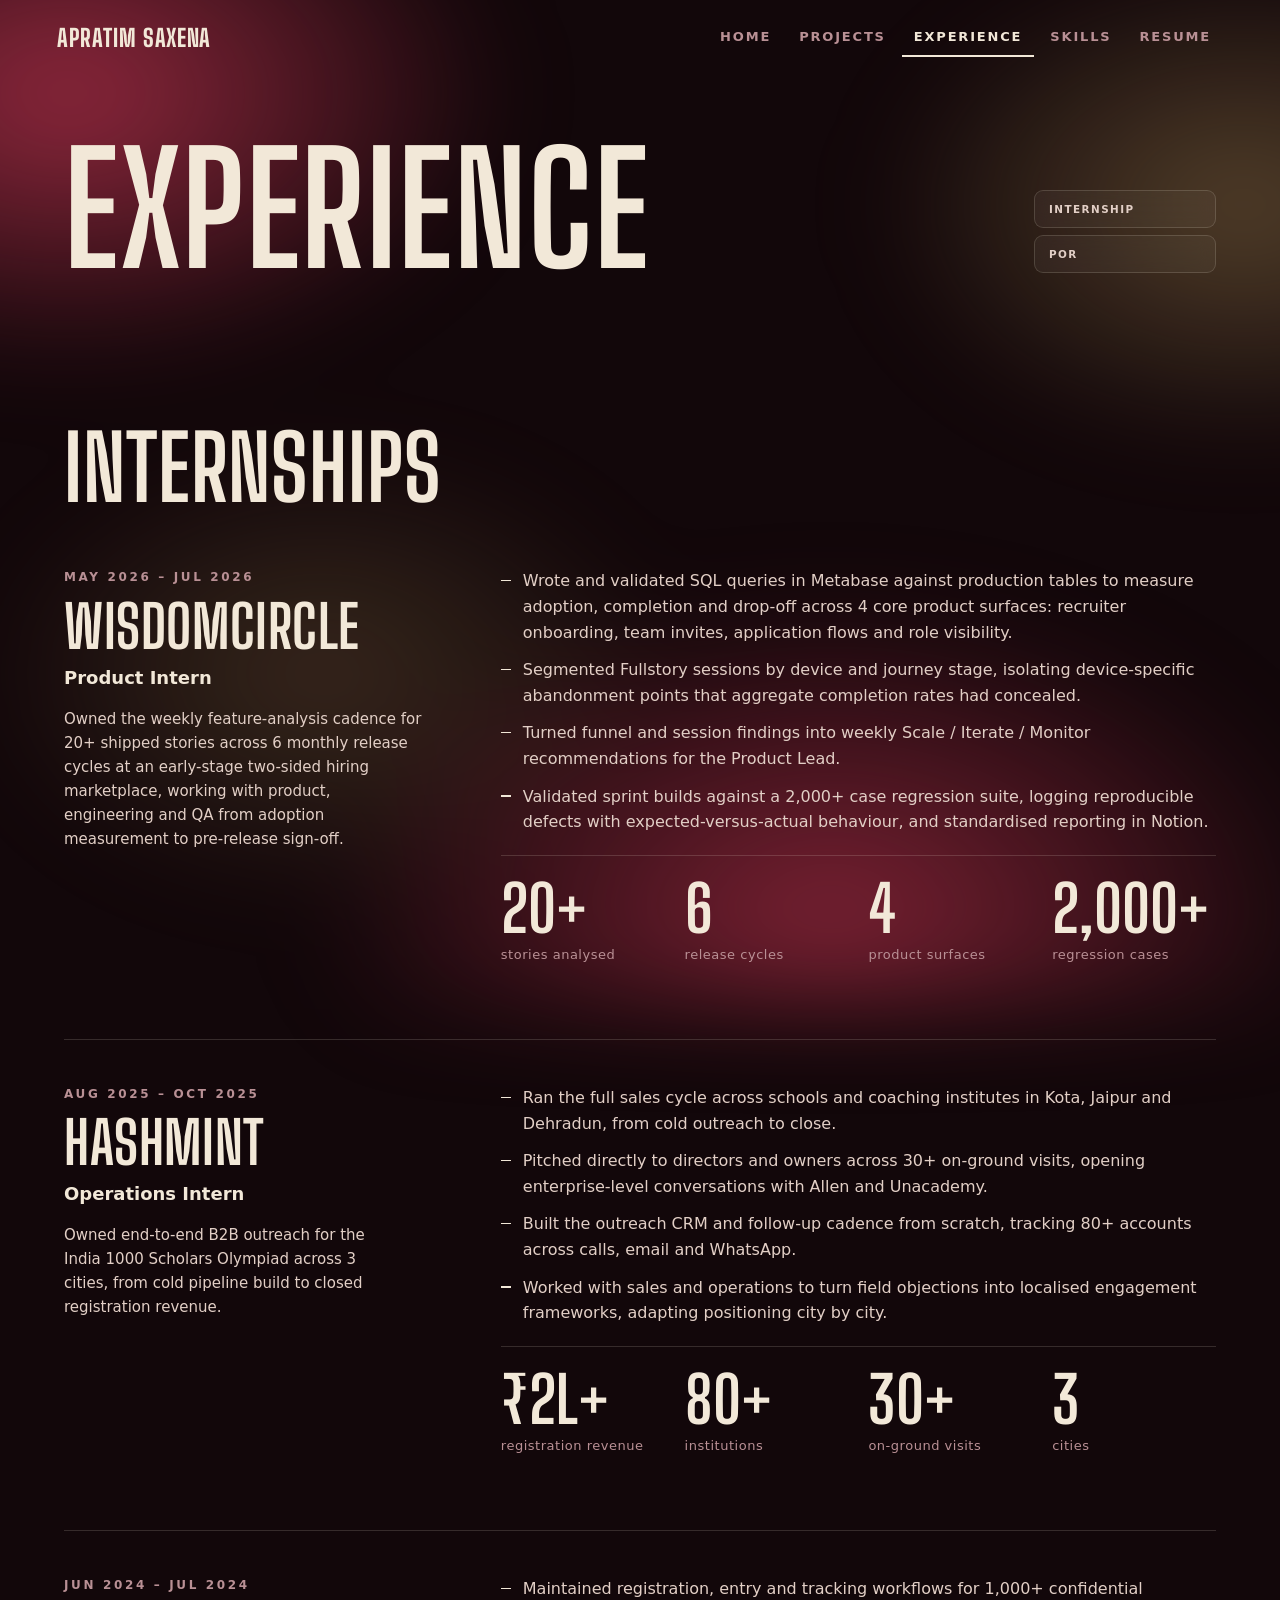
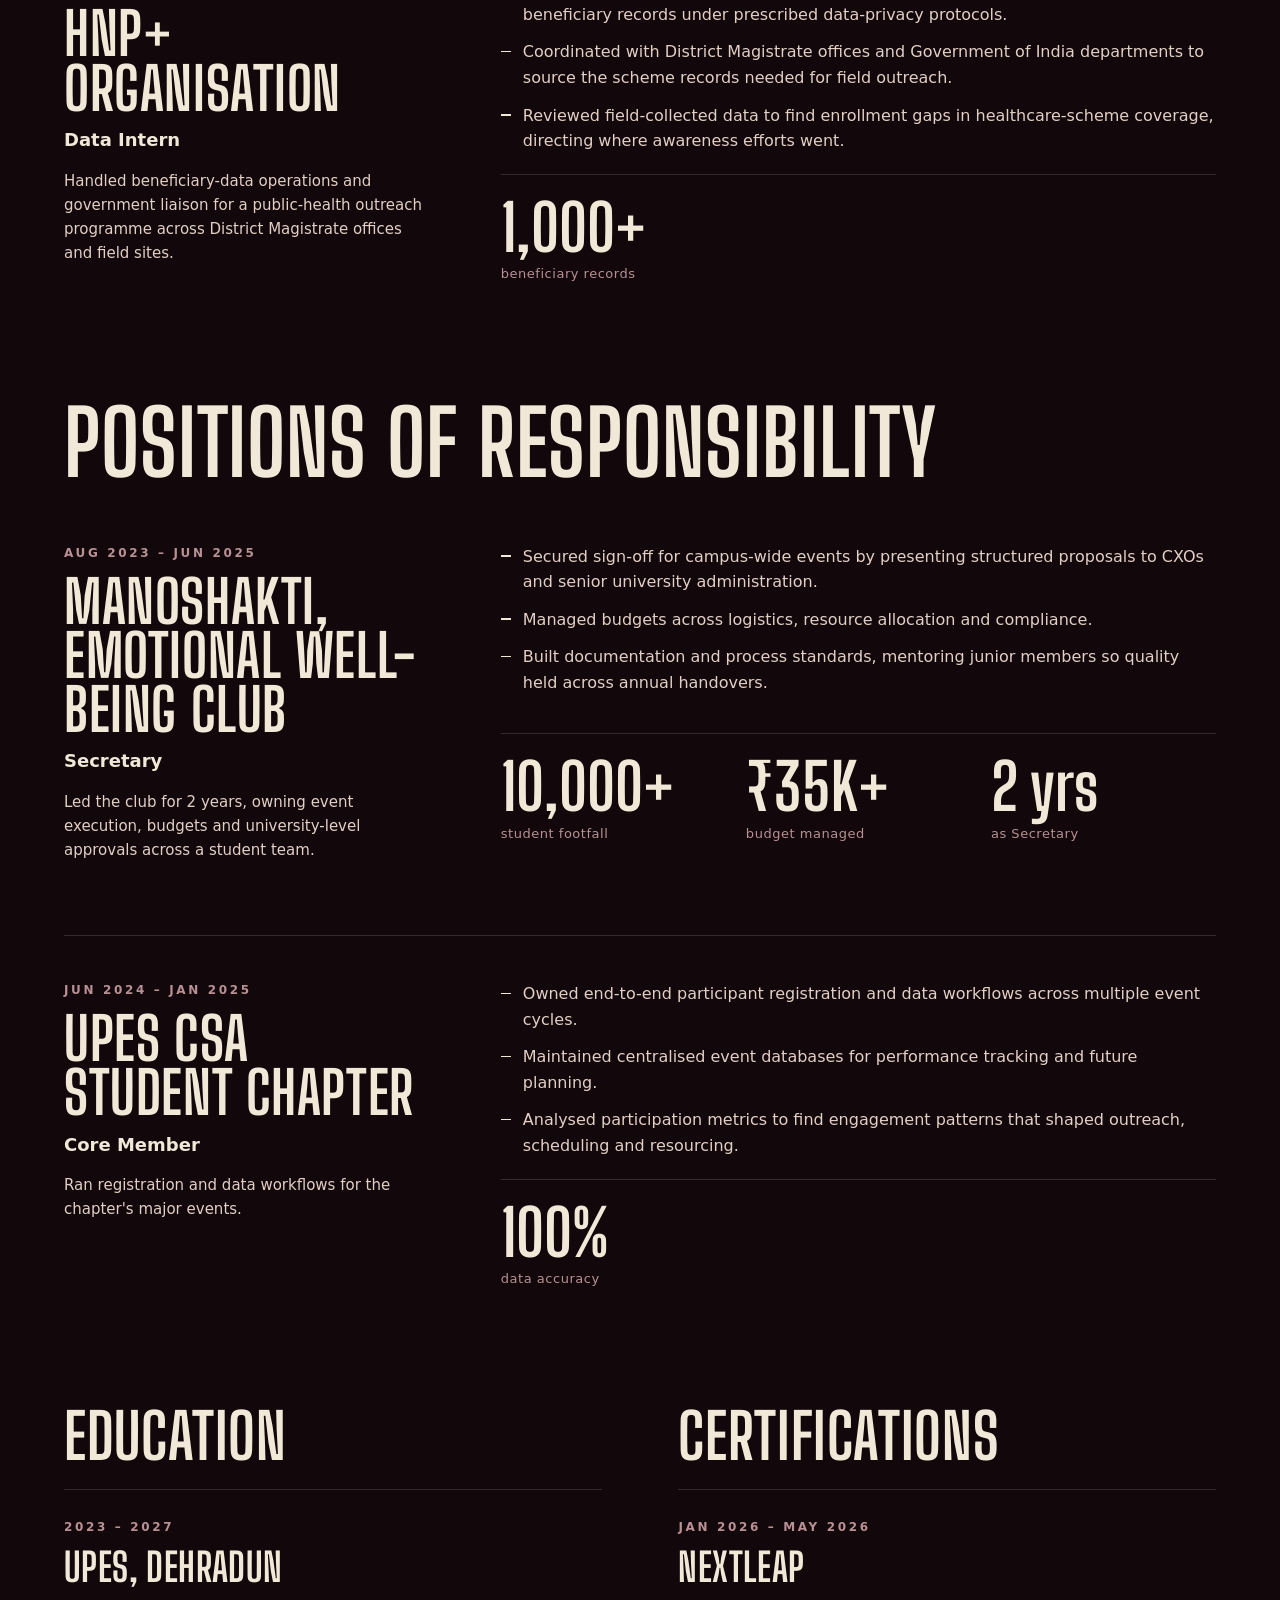
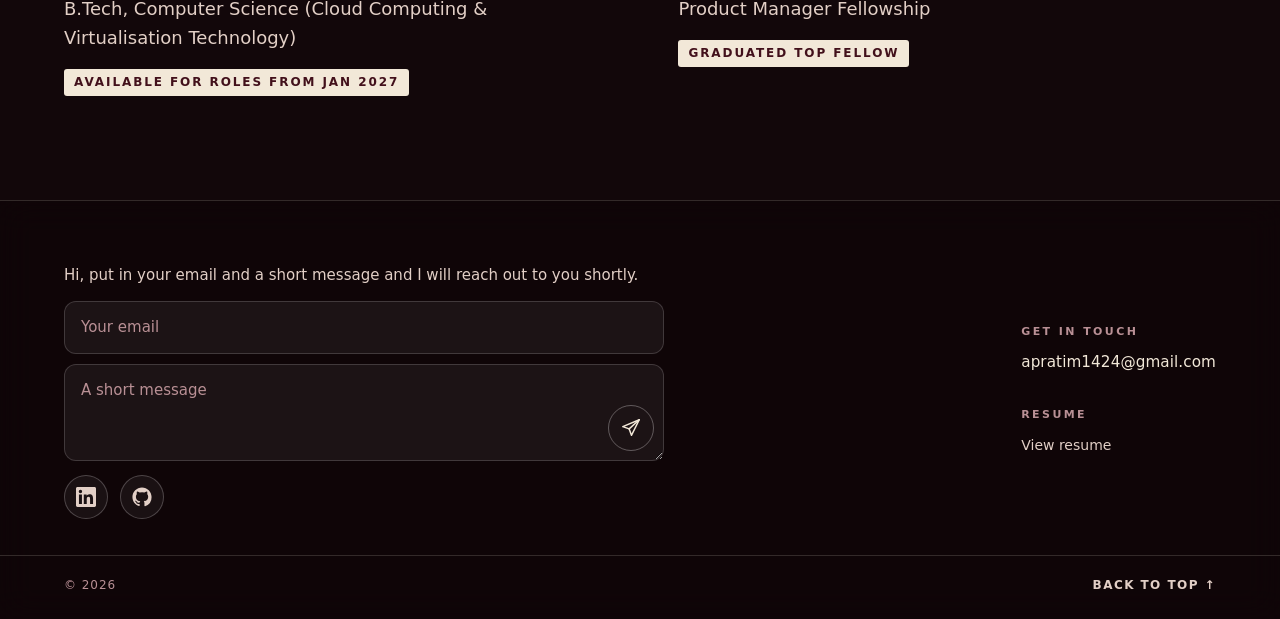
==== commit e1480485: "Deploy portfolio" ====
--- a/experience.html
+++ b/experience.html
@@ -1,117 +1,134 @@
-<!doctype html>
-<html lang="en">
-<head>
-  <meta charset="utf-8">
-  <meta name="viewport" content="width=device-width, initial-scale=1">
-  <title>Experience · Apratim Saxena</title>
-  <meta name="description" content="Apratim Saxena's experience: what I did and the results it got.">
-  <meta name="color-scheme" content="dark">
-  <meta name="theme-color" content="#12070a">
-  <link rel="icon" href="data:image/svg+xml,<svg xmlns='http://www.w3.org/2000/svg' viewBox='0 0 100 100'><rect width='100' height='100' rx='14' fill='%235f1726'/><text x='50' y='72' font-size='64' font-weight='700' text-anchor='middle' fill='%23efe8d6' font-family='Arial Narrow, Arial'>A</text></svg>">
-  <link rel="preconnect" href="https://fonts.googleapis.com">
-  <link rel="preconnect" href="https://fonts.gstatic.com" crossorigin>
-  <link rel="preconnect" href="https://api.fontshare.com">
-  <link rel="preconnect" href="https://cdn.fontshare.com" crossorigin>
-  <link href="https://fonts.googleapis.com/css2?family=Big+Shoulders+Display:wght@600;700;800&display=swap" rel="stylesheet">
-  <link href="https://api.fontshare.com/v2/css?f[]=satoshi@400,500,700&display=swap" rel="stylesheet">-
-  <link rel="stylesheet" crossorigin href="/_build/styles-C7ctSgyq.css">
-</head>
-<body data-page="experience">
-<a class="skip" href="#main">Skip to content</a>
-<div id="top"></div>
-
-<header class="nav">
-  <div class="wrap">
-    <a class="brand" href="index.html" translate="no">Apratim Saxena</a>
-    <nav class="links" aria-label="Main">
-      <a href="index.html" data-page="home">Home</a>
-      <a href="projects.html" data-page="projects">Projects</a>
-      <a href="experience.html" data-page="experience">Experience</a>
-      <a href="skills.html" data-page="skills">Skills</a>
-      <details class="resume-menu">
-        <summary>Resume <span aria-hidden="true">▾</span></summary>
-        <ul>
-          <li><a href="assets/resumes/product-manager.pdf" target="_blank" rel="noopener">Product Manager <span aria-hidden="true">↗</span></a></li>
-          <li><a href="assets/resumes/product-analyst.pdf" target="_blank" rel="noopener">Product Analyst <span aria-hidden="true">↗</span></a></li>
-          <li><a href="assets/resumes/technical-product-manager.pdf" target="_blank" rel="noopener">Technical Product Manager <span aria-hidden="true">↗</span></a></li>
-          <li><a href="assets/resumes/consulting.pdf" target="_blank" rel="noopener">Consulting <span aria-hidden="true">↗</span></a></li>
-        </ul>
-      </details>
-    </nav>
-  </div>
-</header>
-
-<main id="main" class="wrap">
-  <div class="slide page-head">
-    <h1>Experience</h1>
-    <aside>
-      <span class="tag">Service record</span>
-      <p>Internships, positions of responsibility, education and certifications. What I worked on, and what it moved.</p>
-    </aside>
-  </div>
-
-  <section class="exp-sec" aria-labelledby="work-h">
-    <h2 id="work-h">Experience</h2>
-    <ol class="timeline" id="work"></ol>
-  </section>
-
-  <section class="exp-sec" aria-labelledby="por-h">
-    <h2 id="por-h">Positions of responsibility</h2>
-    <ol class="timeline" id="por"></ol>
-  </section>
-
-  <section class="exp-sec" aria-labelledby="edu-h">
-    <h2 id="edu-h">Education</h2>
-    <ul class="creds" id="edu"></ul>
-  </section>
-
-  <section class="exp-sec" aria-labelledby="cert-h">
-    <h2 id="cert-h">Certifications</h2>
-    <ul class="creds" id="certs"></ul>
-  </section>
-
-</main>
-
-<footer class="site-foot">
-  <div class="wrap foot-grid">
-    <div>
-      <span class="foot-name" translate="no">Apratim Saxena</span>
-      <p>Aspiring product manager. Open to APM and PM roles.</p>
-    </div>
-    <nav aria-label="Footer">
-      <h2>Navigate</h2>
-      <ul>
-        <li><a href="index.html">Home</a></li>
-        <li><a href="projects.html">Projects</a></li>
-        <li><a href="experience.html">Experience</a></li>
-        <li><a href="skills.html">Skills</a></li>
-      </ul>
-    </nav>
-    <div>
-      <h2>Get in touch</h2>
-      <ul>
-        <li><a href="mailto:apratim1424@gmail.com" translate="no">apratim1424@gmail.com</a></li>
-        <li><a href="https://www.linkedin.com/in/apratim-saxena/" target="_blank" rel="noopener">LinkedIn ↗</a></li>
-      </ul>
-    </div>
-    <div>
-      <h2>Resumes</h2>
-      <ul>
-        <li><a href="assets/resumes/product-manager.pdf" target="_blank" rel="noopener">Product Manager ↗</a></li>
-        <li><a href="assets/resumes/product-analyst.pdf" target="_blank" rel="noopener">Product Analyst ↗</a></li>
-        <li><a href="assets/resumes/technical-product-manager.pdf" target="_blank" rel="noopener">Technical Product Manager ↗</a></li>
-        <li><a href="assets/resumes/consulting.pdf" target="_blank" rel="noopener">Consulting ↗</a></li>
-      </ul>
-    </div>
-  </div>
-  <div class="wrap foot-row">
-    <span>© <span data-year></span> Apratim Saxena</span>
-    <button class="to-top" type="button">Back to top ↑</button>
-  </div>
-</footer>
-
-<script src="data.js"></script>
-<script src="main.js"></script>
-</body>
-</html>
+<!doctype html>
+<html lang="en">
+<head>
+  <meta charset="utf-8">
+  <meta name="viewport" content="width=device-width, initial-scale=1, viewport-fit=cover">
+  <title>Experience · Portfolio-Apratim</title>
+  <meta name="description" content="Apratim Saxena's product portfolio: Play Store review analyses, teardowns, PRDs and builds. Open to APM and Analyst roles.">
+  <link rel="canonical" href="https://apratim-1407.github.io/experience.html">
+  <meta property="og:type" content="website">
+  <meta property="og:site_name" content="Portfolio-Apratim">
+  <meta property="og:title" content="Experience · Portfolio-Apratim">
+  <meta property="og:description" content="Apratim Saxena's product portfolio: Play Store review analyses, teardowns, PRDs and builds. Open to APM and Analyst roles.">
+  <meta property="og:url" content="https://apratim-1407.github.io/experience.html">
+  <meta property="og:image" content="https://apratim-1407.github.io/assets/og-preview-pm.png">
+  <meta property="og:image:width" content="1200">
+  <meta property="og:image:height" content="630">
+  <meta property="og:image:alt" content="Apratim Saxena, Product Manager. Portfolio.">
+  <meta name="twitter:card" content="summary_large_image">
+  <meta name="twitter:title" content="Experience · Portfolio-Apratim">
+  <meta name="twitter:description" content="Apratim Saxena's product portfolio: Play Store review analyses, teardowns, PRDs and builds. Open to APM and Analyst roles.">
+  <meta name="twitter:image" content="https://apratim-1407.github.io/assets/og-preview-pm.png">
+  <meta name="color-scheme" content="dark">
+  <meta name="theme-color" content="#12070a">
+  <link rel="icon" href="data:image/svg+xml,<svg xmlns='http://www.w3.org/2000/svg' viewBox='0 0 100 100'><rect width='100' height='100' rx='14' fill='%235f1726'/><text x='50' y='72' font-size='64' font-weight='700' text-anchor='middle' fill='%23efe8d6' font-family='Arial Narrow, Arial'>A</text></svg>">
+  <link rel="preconnect" href="https://fonts.googleapis.com">
+  <link rel="preconnect" href="https://fonts.gstatic.com" crossorigin>
+  <link rel="preconnect" href="https://api.fontshare.com">
+  <link rel="preconnect" href="https://cdn.fontshare.com" crossorigin>
+  <link href="https://fonts.googleapis.com/css2?family=Big+Shoulders+Display:wght@600;700;800&display=swap" rel="stylesheet">
+  <link href="https://api.fontshare.com/v2/css?f[]=satoshi@400,500,700&display=swap" rel="stylesheet">
+  <link rel="stylesheet" crossorigin href="/_build/styles-CxOE0YGk.css">
+  <script>window.__v="1792693651547"</script>
+</head>
+<body data-page="experience">
+<div id="top"></div>
+
+<header class="nav">
+  <div class="wrap">
+    <a class="brand" href="index.html" translate="no">Apratim Saxena</a>
+    <nav class="links" aria-label="Main">
+      <a href="index.html" data-page="home">Home</a>
+      <a href="projects.html" data-page="projects">Projects</a>
+      <a href="experience.html" data-page="experience">Experience</a>
+      <a href="skills.html" data-page="skills">Skills</a>
+      <a class="resume-link" href="assets/resume.pdf" target="_blank" rel="noopener">Resume</a>
+    </nav>
+  </div>
+</header>
+
+<main id="main" class="wrap">
+  <div class="slide page-head">
+    <h1>Experience</h1>
+    <aside class="exp-aside">
+      <div class="exp-nav" role="group" aria-label="Jump to a section">
+        <button class="chip" type="button" data-go="sec-internships" aria-pressed="false">Internship</button>
+        <button class="chip" type="button" data-go="sec-por" aria-pressed="false">POR</button>
+      </div>
+    </aside>
+  </div>
+
+  <section class="exp-sec" id="sec-internships" aria-labelledby="work-h">
+    <h2 id="work-h">Internships</h2>
+    <ol class="timeline" id="work"></ol>
+  </section>
+
+  <section class="exp-sec" id="sec-por" aria-labelledby="por-h">
+    <h2 id="por-h">Positions of responsibility</h2>
+    <ol class="timeline" id="por"></ol>
+  </section>
+
+  <div class="exp-pair">
+    <section class="exp-sec" aria-labelledby="edu-h">
+      <h2 id="edu-h">Education</h2>
+      <ul class="creds" id="edu"></ul>
+    </section>
+
+    <section class="exp-sec" aria-labelledby="cert-h">
+      <h2 id="cert-h">Certifications</h2>
+      <ul class="creds" id="certs"></ul>
+    </section>
+  </div>
+
+</main>
+
+<footer class="site-foot">
+  <div class="wrap foot-main">
+    <div class="foot-left">
+      <form class="msg-form" action="https://formsubmit.co/apratim1424@gmail.com" method="POST" novalidate>
+        <p class="msg-intro" id="msg-intro">Hi, put in your email and a short message and I will reach out to you shortly.</p>
+        <div class="msg-fields">
+          <label class="vh" for="msg-email">Your email</label>
+          <input id="msg-email" class="msg-box" type="email" name="email" placeholder="Your email" autocomplete="email" inputmode="email" required aria-describedby="msg-intro">
+          <label class="vh" for="msg-text">Your message</label>
+          <div class="msg-wrap">
+            <textarea id="msg-text" class="msg-box" name="message" rows="3" placeholder="A short message" maxlength="2000" required></textarea>
+            <button class="msg-send" type="submit" aria-label="Send message">
+              <svg viewBox="0 0 24 24" aria-hidden="true"><path d="M21 3 3 10.5l7 2.5 2.5 7z"/><path d="M21 3 10 13"/></svg>
+            </button>
+          </div>
+          <input type="text" name="_honey" class="vh" tabindex="-1" autocomplete="off" aria-hidden="true">
+          <input type="hidden" name="_subject" value="New message from your portfolio">
+          <input type="hidden" name="_template" value="table">
+          <input type="hidden" name="_captcha" value="false">
+        </div>
+        <p class="msg-status" role="status" aria-live="polite"></p>
+      </form>
+      <ul class="socials" aria-label="Social links">
+        <li><a href="https://www.linkedin.com/in/apratim-saxena/" target="_blank" rel="noopener" aria-label="LinkedIn" title="LinkedIn"><svg viewBox="0 0 24 24" aria-hidden="true"><path d="M20.45 20.45h-3.56v-5.57c0-1.33-.03-3.04-1.85-3.04-1.85 0-2.14 1.45-2.14 2.94v5.67H9.35V9h3.41v1.56h.05c.48-.9 1.64-1.85 3.37-1.85 3.6 0 4.27 2.37 4.27 5.46v6.28zM5.34 7.43a2.06 2.06 0 1 1 0-4.12 2.06 2.06 0 0 1 0 4.12zM7.12 20.45H3.56V9h3.56v11.45zM22.22 0H1.77C.79 0 0 .77 0 1.73v20.54C0 23.23.79 24 1.77 24h20.45c.98 0 1.78-.77 1.78-1.73V1.73C24 .77 23.2 0 22.22 0z"/></svg></a></li>
+        <li><a href="https://github.com/apratim-1407" target="_blank" rel="noopener" aria-label="GitHub" title="GitHub"><svg viewBox="0 0 24 24" aria-hidden="true"><path d="M12 .5C5.65.5.5 5.65.5 12c0 5.08 3.29 9.39 7.86 10.91.58.11.79-.25.79-.56v-2c-3.2.7-3.87-1.37-3.87-1.37-.52-1.33-1.28-1.69-1.28-1.69-1.05-.72.08-.7.08-.7 1.15.08 1.76 1.19 1.76 1.19 1.03 1.76 2.7 1.25 3.36.96.1-.75.4-1.25.73-1.54-2.55-.29-5.24-1.28-5.24-5.69 0-1.26.45-2.28 1.19-3.09-.12-.29-.52-1.46.11-3.05 0 0 .97-.31 3.17 1.18a11 11 0 0 1 5.77 0c2.2-1.49 3.17-1.18 3.17-1.18.63 1.59.23 2.76.11 3.05.74.81 1.19 1.83 1.19 3.09 0 4.42-2.69 5.39-5.26 5.68.41.36.78 1.06.78 2.14v3.17c0 .31.21.68.8.56A11.51 11.51 0 0 0 23.5 12C23.5 5.65 18.35.5 12 .5z"/></svg></a></li>
+      </ul>
+    </div>
+    <div class="foot-grid">
+      <div class="foot-contact">
+        <h2>Get in touch</h2>
+        <a class="foot-mail" href="mailto:apratim1424@gmail.com" translate="no">apratim1424@gmail.com</a>
+      </div>
+      <div class="foot-resumes">
+        <h2>Resume</h2>
+        <ul>
+          <li><a href="assets/resume.pdf" target="_blank" rel="noopener">View resume</a></li>
+        </ul>
+      </div>
+    </div>
+  </div>
+  <div class="wrap foot-row">
+    <span>© <span data-year></span></span>
+    <button class="to-top" type="button">Back to top <span class="up" aria-hidden="true">↑</span></button>
+  </div>
+</footer>
+
+<script src="data.js?v=1792693651547"></script>
+<script src="main.js?v=1792693651547"></script>
+</body>
+</html>
--- a/_build/styles-CxOE0YGk.css
+++ b/_build/styles-CxOE0YGk.css
@@ -0,0 +1 @@
+:root{--lightningcss-light: ;--lightningcss-dark:initial;color-scheme:dark;--wall:#12070a;--teal-1:#7b2233;--teal-2:#5f1726;--teal-3:#42101b;--teal-4:#2c0a12;--cream:#f2e8d8;--cream-2:#e2cfc6;--muted:#b99095;--line:#f2e8d829;--ink-on-cream:#42101b;--brass:#d4b06a;--glow:212, 176, 106;--nav-h:66px;--display:"Big Shoulders Display", "Oswald", "Arial Narrow", sans-serif;--sans:"Satoshi", system-ui, -apple-system, "Segoe UI", sans-serif;--gutter:clamp(16px, 4vw, 48px);--max:1240px;--ease:cubic-bezier(.16, 1, .3, 1);--slide-shadow:0 30px 60px -28px #000000b3, 0 2px 6px #00000040;--img-shadow:0 24px 40px -14px #000000a6}*,:before,:after{box-sizing:border-box;margin:0;padding:0}html{-webkit-text-size-adjust:100%;scroll-padding-top:84px}body{background:var(--wall);color:var(--cream);font:400 16px/1.6 var(--sans);-webkit-font-smoothing:antialiased;overflow-x:hidden}a{color:inherit;text-decoration:none}img,video,iframe{max-width:100%;display:block}button{font:inherit;color:inherit;cursor:pointer;background:0 0;border:0}a,button{touch-action:manipulation;-webkit-tap-highlight-color:transparent}:focus-visible{outline:2px solid var(--cream);outline-offset:4px}::selection{background:var(--cream);color:var(--ink-on-cream)}p{text-wrap:pretty}h1,h2,h3{font-family:var(--display);text-transform:uppercase;letter-spacing:.01em;text-wrap:balance;font-weight:700;line-height:.92}.wrap{max-width:var(--max);padding:0 var(--gutter);margin:0 auto}.eyebrow{letter-spacing:.22em;text-transform:uppercase;color:var(--muted);font-size:12px;font-weight:700}.slide{-webkit-backdrop-filter:blur(22px)saturate(150%);backdrop-filter:blur(22px)saturate(150%);box-shadow:var(--slide-shadow), inset 0 1px 0 #ffffff2e, inset 0 0 40px #ffffff05;background:radial-gradient(120% 90% at 18% 0,#ffffff21,#0000 55%),linear-gradient(135deg,#7b22339e 0%,#5f17268c 40%,#42101b80 75%,#2c0a1280 100%);border:1px solid #ffffff29;border-radius:10px;position:relative;overflow:hidden}body:before{content:"";z-index:-1;pointer-events:none;background:radial-gradient(40% 36% at 14% 18%, #be3450bf, transparent 70%), radial-gradient(34% 32% at 88% 28%, rgba(var(--glow), .34), transparent 70%), radial-gradient(46% 42% at 62% 92%, #96283ecc, transparent 70%), radial-gradient(32% 30% at 30% 70%, rgba(var(--glow), .2), transparent 70%);filter:blur(46px);transform-origin:50% 40%;position:fixed;inset:-12%}@media (prefers-reduced-motion:no-preference){body:before{animation:24s ease-in-out infinite alternate zoomglow}}@keyframes zoomglow{0%{transform:scale(1)translate(0,0)}to{transform:scale(1.22)translate(-2%,3%)}}.slide+.slide,.slide+section,section+.slide{margin-top:28px}.nav{z-index:50;pointer-events:none;position:sticky;top:0}.nav .wrap{pointer-events:auto;height:56px;width:calc(100% - 2 * var(--gutter));max-width:calc(var(--max) - 2 * var(--gutter));transition:background-color .45s var(--ease), border-color .45s var(--ease), box-shadow .45s var(--ease), backdrop-filter .45s;background:0 0;border:1px solid #0000;border-radius:14px;align-items:center;gap:16px;margin:10px auto 0;padding:0 18px;display:flex}@media (width>=641px){.nav.scrolled .wrap{-webkit-backdrop-filter:blur(22px)saturate(160%);backdrop-filter:blur(22px)saturate(160%);background:linear-gradient(#ffffff1a,#ffffff0f);border-color:#fff3;box-shadow:inset 0 1px #fff3}}.brand{font-family:var(--display);text-transform:uppercase;letter-spacing:.04em;white-space:nowrap;font-size:24px;font-weight:800}body[data-page=home] .brand{visibility:hidden}.links{gap:4px;margin-left:auto;display:flex}.links a{letter-spacing:.14em;text-transform:uppercase;white-space:nowrap;color:var(--muted);border-bottom:2px solid #0000;padding:8px 12px;font-size:13px;font-weight:700;transition:color .2s,border-color .2s}.links a:hover{color:var(--cream)}.links a[aria-current=page]{color:var(--cream);border-color:var(--cream)}.resume-menu{position:relative}.resume-menu summary{cursor:pointer;letter-spacing:.14em;text-transform:uppercase;white-space:nowrap;color:var(--muted);border-bottom:2px solid #0000;padding:8px 12px;font-size:13px;font-weight:700;list-style:none;transition:color .2s}.resume-menu summary::-webkit-details-marker{display:none}.resume-menu summary:hover,.resume-menu[open] summary{color:var(--cream)}.resume-menu ul{z-index:60;-webkit-backdrop-filter:blur(20px)saturate(150%);backdrop-filter:blur(20px)saturate(150%);background:#2c0a12b3;border:1px solid #ffffff24;border-radius:6px;min-width:250px;padding:6px;list-style:none;position:absolute;top:calc(100% + 8px);right:0;box-shadow:0 20px 40px -16px #000c,inset 0 1px #ffffff24}.resume-menu li a{color:var(--cream-2);border-radius:4px;justify-content:space-between;gap:12px;padding:10px 12px;font-size:14px;transition:background-color .15s,color .15s;display:flex}.resume-menu li a:hover{color:var(--cream);background:#f2e8d814}@media (width<=640px){.brand{display:none}.resume-menu ul{min-width:0;position:fixed;top:60px;left:16px;right:16px}.nav .wrap{width:calc(100% - 16px);padding:0 8px}.links{scrollbar-width:none;max-width:100%;margin:0 auto;overflow-x:auto}.links::-webkit-scrollbar{display:none}}.btn{white-space:nowrap;letter-spacing:.14em;text-transform:uppercase;border:1.5px solid var(--cream);height:46px;color:var(--cream);transition:background-color .2s, color .2s, transform .2s var(--ease);border-radius:4px;align-items:center;gap:10px;padding:0 22px;font-size:13px;font-weight:700;display:inline-flex}.btn:hover{background:var(--cream);color:var(--ink-on-cream)}.btn:active{transform:scale(.97)}.btn.solid{background:var(--cream);color:var(--ink-on-cream)}.btn.solid:hover{background:#fff8e8}.btn.sm{height:38px;padding:0 16px;font-size:12px}.actions{flex-wrap:wrap;gap:12px;display:flex}.hero{min-height:calc(100vh - var(--nav-h));min-height:calc(100dvh - var(--nav-h));flex-direction:column;justify-content:space-between;padding:clamp(8px,1.2vw,16px) clamp(20px,4vw,56px) clamp(28px,3.5vw,44px);display:flex}.hero-top{flex-wrap:wrap;justify-content:space-between;gap:16px;display:flex}.cover{flex:1;grid-template-columns:1fr auto 1fr;align-items:center;min-height:clamp(360px,100dvh - 240px,820px);display:grid;position:relative}.cover .word{font-family:var(--display);text-transform:uppercase;letter-spacing:.01em;color:var(--cream);font-size:clamp(64px,11vw,176px);font-weight:700;line-height:.82;display:block}.cover .w1,.cover .w2{z-index:1;width:max-content;position:relative}.cover .w1{justify-self:end}.cover .w2{justify-self:start}.cover .sub{letter-spacing:.3em;text-transform:uppercase;color:var(--cream-2);margin-top:14px;font-size:clamp(13px,1.35vw,19px);font-weight:700}.cover .w1 .sub{text-align:left;padding-left:.06em}.cover .w2 .sub{text-align:right;margin-right:-.3em}.figure{z-index:2;cursor:pointer;justify-content:center;align-self:end;align-items:flex-end;height:100%;margin:0;display:flex;position:relative}.figure:before{content:"";background:radial-gradient(closest-side,#0000008c,#0000);width:120%;height:8%;position:absolute;bottom:0;left:50%;translate:-50% 40%}.figure:before{display:none}.figbox{height:var(--fig-h);aspect-ratio:509/968;display:block;position:relative;-webkit-mask-image:linear-gradient(#000 80%,#0000 99%);mask-image:linear-gradient(#000 80%,#0000 99%)}.figbox img{width:100%;height:100%;display:block}.figbox .blink{opacity:0;pointer-events:none;height:auto;position:absolute;animation:5.2s infinite blink!important}.blink.l{width:11.591%;top:10.537%;left:38.507%}.blink.r{width:11.395%;top:10.64%;left:52.063%}@keyframes blink{0%,93%,to{opacity:0}94.4%,96.2%{opacity:1}}.figure .cap{left:77%;bottom:calc(var(--fig-h) * .84);z-index:3;background:var(--cream);width:max-content;max-width:200px;color:var(--ink-on-cream);border-radius:14px 14px 14px 2px;padding:8px 14px;font-size:13px;font-weight:700;transition:transform .3s cubic-bezier(.3,1.6,.5,1);position:absolute;box-shadow:0 10px 24px -10px #0009}.figure .cap.pop{transform:scale(1.1)}.hero-foot{z-index:3;flex-wrap:wrap;justify-content:space-between;align-items:flex-end;gap:24px;padding-top:24px;display:flex;position:relative}.hero-foot p{max-width:580px;color:var(--cream-2);text-align:right;text-wrap:balance;margin-left:auto;font-size:17px;line-height:1.55}.avail{letter-spacing:.14em;text-transform:uppercase;color:var(--cream);align-items:center;gap:12px;font-size:clamp(14px,1.4vw,17px);font-weight:800;display:inline-flex}.avail i{background:#7fe0a6;border-radius:50%;flex:none;width:9px;height:9px;box-shadow:0 0 0 3px #7fe0a640}@media (width<=760px),(width>=761px) and (width<=1100px) and (orientation:portrait){.cover{grid-template-rows:auto auto auto;grid-template-columns:1fr 1fr;row-gap:0;min-height:0}.cover .figure{grid-area:1/1/auto/-1;margin:0}.figure{--fig-h:min(42vh, 360px)}.figure .cap{max-width:130px;padding:7px 12px;font-size:12px;left:calc(50% + 46px)}.hero{padding-bottom:24px}.hero-foot{flex-direction:column;align-items:flex-start;gap:10px;padding-top:14px}.hero-foot p{text-align:left;max-width:none;margin-left:0;font-size:15px}.avail{letter-spacing:.1em;font-size:12.5px}.cover .w1,.cover .w2{display:contents}.cover .word{grid-row:2;margin-top:6px;font-size:17vw}.cover .w1 .word{grid-column:1;justify-self:end}.cover .w2 .word{grid-column:2;justify-self:start}.cover .sub{letter-spacing:.12em;white-space:nowrap;grid-row:3;margin:12px 0 0;padding:0;font-size:11.5px}.cover .w1 .sub{text-align:right;grid-column:1;justify-self:end;padding-right:8px}.cover .w2 .sub{text-align:left;grid-column:2;justify-self:start;margin-right:0;padding-left:8px}}.intro{grid-template-columns:clamp(170px,19vw,250px) minmax(0,1fr) minmax(250px,320px);align-items:start;gap:clamp(24px,4vw,56px);padding:clamp(32px,5vw,64px);display:grid}.intro h2{overflow-wrap:anywhere;margin-bottom:20px;font-size:clamp(44px,5vw,70px)}.intro .lead{color:var(--cream-2);font-size:16.45px;line-height:1.65}.intro .lead b{color:var(--cream);font-weight:700}.portrait{box-shadow:var(--img-shadow);transition:transform .6s var(--ease);background:#ffffffeb;border-radius:12px;margin-top:6px;padding:8px}.portrait img{aspect-ratio:1;border-radius:6px;width:100%;height:auto}.portrait:hover{transform:translateY(-4px)scale(1.02)}.frame{align-content:start;display:grid}.frame>div{padding:18px 0}.frame>div:first-child{padding-top:6px}.frame>div:last-child{padding-bottom:0}.frame>div+div{border-top:1px solid var(--line)}.frame h3{font-family:var(--sans);letter-spacing:.22em;color:var(--brass);margin-bottom:10px;font-size:12px;font-weight:700}.frame li{color:var(--cream-2);font-size:15px;line-height:1.55}.frame ul{gap:4px;list-style:none;display:grid}.frame a:hover{color:var(--cream);text-underline-offset:3px;text-decoration:underline}@media (width<=1040px){.intro{grid-template-columns:clamp(150px,24vw,210px) minmax(0,1fr)}.frame{grid-column:1/-1}}@media (width<=640px){.intro{grid-template-columns:1fr}.portrait{width:min(220px,62%)}}.sec{padding:clamp(56px,9vh,96px) 0 0}.sec-head{flex-wrap:wrap;justify-content:space-between;align-items:end;gap:16px;margin-bottom:28px;display:flex}.sec-head h2{font-size:clamp(56px,7vw,100px)}.link{letter-spacing:.14em;text-transform:uppercase;color:var(--cream-2);border-bottom:1.5px solid;padding-bottom:3px;font-size:13px;font-weight:700;transition:color .2s}.link:hover{color:var(--cream)}.slide-card{height:100%;transition:transform .45s var(--ease);flex-direction:column;padding:clamp(20px,2.2vw,28px);display:flex}a.slide-card:hover{transform:translateY(-4px)}.slide-card .eyebrow{margin-bottom:10px;padding-right:72px;display:block}.slide-card h3{font-size:clamp(28px,2.4vw,34px);line-height:.95}.slide-card p{color:var(--cream-2);-webkit-line-clamp:2;-webkit-box-orient:vertical;min-height:3em;margin-top:10px;font-size:14px;line-height:1.5;display:-webkit-box;overflow:hidden}.slide-card .shot{margin-top:auto;padding-top:20px;display:block}.slide-card .shot span{aspect-ratio:16/9;background:var(--teal-4);border-radius:6px;display:block;position:relative;overflow:hidden;box-shadow:0 0 0 1px #f2e8d824,0 18px 30px -16px #000000b3}.slide-card .shot img{object-fit:cover;object-position:top center;width:100%;height:100%;transition:transform .7s var(--ease)}.slide-card:hover .shot img{transform:scale(1.04)}.slide-card .go{letter-spacing:.16em;text-transform:uppercase;color:var(--cream-2);opacity:0;transition:opacity .25s, transform .35s var(--ease);font-size:12px;font-weight:700;position:absolute;top:22px;right:22px;transform:translate(-6px)}.slide-card:hover .go,.slide-card:focus-visible .go{opacity:1;transform:none}.deck{grid-template-columns:repeat(2,minmax(0,1fr));gap:24px;list-style:none;display:grid}.deck>li:first-child{grid-column:span 2}.deck>li:first-child .slide-card{grid-template-rows:auto auto 1fr;grid-template-columns:minmax(0,.9fr) minmax(0,1.1fr);column-gap:40px;min-height:380px;display:grid}.deck>li:first-child .eyebrow,.deck>li:first-child h3,.deck>li:first-child p{grid-column:1}.deck>li:first-child h3{font-size:clamp(44px,5vw,72px)}.deck>li:first-child p{-webkit-line-clamp:4;align-self:start;font-size:16px}.deck>li:first-child .shot{grid-area:1/2/-1;align-self:center;padding-top:0}.grid{grid-template-columns:repeat(auto-fill,minmax(min(100%,340px),1fr));gap:22px;list-style:none;display:grid}@media (width<=760px){.deck{grid-template-columns:1fr}.deck>li:first-child{grid-column:auto}.deck>li:first-child .slide-card{min-height:0;display:flex}.deck>li:first-child h3{font-size:clamp(32px,8vw,44px)}.deck>li:first-child .shot{padding-top:20px}}.page-head{grid-template-columns:minmax(0,1fr) minmax(0,340px);align-items:end;gap:24px 48px;padding:clamp(36px,5vw,64px) clamp(24px,4vw,56px);display:grid}.page-head h1{font-size:clamp(84px,12vw,180px);line-height:.82}.page-head aside{border-left:2px solid var(--brass);padding-left:20px}.page-head .tag{letter-spacing:.24em;text-transform:uppercase;color:var(--brass);margin-bottom:10px;font-size:11px;font-weight:700;display:inline-block}.page-head p{color:var(--cream-2);font-size:17px;line-height:1.55}@media (width<=760px){.page-head{grid-template-columns:1fr}}.filters{top:calc(var(--nav-h) + 10px);z-index:20;-webkit-backdrop-filter:blur(22px)saturate(150%);backdrop-filter:blur(22px)saturate(150%);background:#28081066;border:1px solid #ffffff1f;border-radius:14px;flex-wrap:wrap;gap:8px;margin-top:18px;padding:10px 12px;display:flex;position:sticky}.chip{border:1.5px solid var(--line);-webkit-backdrop-filter:blur(8px);backdrop-filter:blur(8px);letter-spacing:.14em;text-transform:uppercase;height:38px;color:var(--cream-2);background:#ffffff0a;border-radius:8px;padding:0 14px;font-size:12px;font-weight:700;transition:background-color .2s,color .2s,border-color .2s}.chip b{font-family:var(--display);letter-spacing:0;margin-right:6px;font-size:16px}.chip:hover{border-color:var(--cream);color:var(--cream)}.chip[aria-pressed=true]{background:var(--cream);border-color:var(--cream);color:var(--ink-on-cream)}.group{padding-top:48px;scroll-margin-top:140px}#groups{scroll-margin-top:140px}.divider{grid-template-columns:auto minmax(0,1fr);align-items:end;gap:12px 32px;margin-bottom:22px;padding:clamp(32px,5vw,56px);display:grid}.divider .n{font-family:var(--display);color:#efe8d647;font-size:clamp(72px,9vw,128px);font-weight:700;line-height:.8}.divider h2{font-size:clamp(48px,6vw,84px)}.divider p{color:var(--cream-2);max-width:52ch;margin-top:10px}@media (width<=600px){.divider{grid-template-columns:1fr}}.scrim{z-index:90;-webkit-backdrop-filter:blur(5px);backdrop-filter:blur(5px);opacity:0;pointer-events:none;background:#0a0205bf;transition:opacity .35s;position:fixed;inset:0}.scrim.on{opacity:1;pointer-events:auto}.win{z-index:100;-webkit-backdrop-filter:blur(28px)saturate(150%);backdrop-filter:blur(28px)saturate(150%);overscroll-behavior:contain;opacity:0;pointer-events:none;visibility:hidden;width:min(1220px,94vw);height:min(820px,90dvh);transition:opacity .3s, transform .5s var(--ease), visibility 0s .5s;background:linear-gradient(135deg,#5f1726c7,#2c0a12d1);border:1px solid #ffffff26;border-radius:12px;flex-direction:column;display:flex;position:fixed;top:50%;left:50%;overflow:hidden;transform:translate(-50%,-50%)scale(.6);box-shadow:0 50px 120px -30px #000,inset 0 1px #ffffff2e}.win.on{opacity:1;pointer-events:auto;visibility:visible;transition:opacity .3s, transform .5s var(--ease);transform:translate(calc(-50% + var(--dx,0px)), calc(-50% + var(--dy,0px))) scale(1)}.win.on.max{border-radius:0;width:100vw;height:100dvh;transform:translate(-50%,-50%)}.win.dragging{-webkit-user-select:none;user-select:none;transition:none}.bar{touch-action:none;cursor:grab;border-bottom:1px solid var(--line);background:#0000002e;flex-shrink:0;grid-template-columns:auto minmax(0,1fr) auto;align-items:center;gap:16px;height:52px;padding:0 10px 0 18px;display:grid}.win.dragging .bar{cursor:grabbing}.lights{gap:8px;display:flex}.lights button{border-radius:50%;width:12px;height:12px;transition:background-color .2s,filter .2s;position:relative}.lights button:hover{filter:brightness(1.12)}.lights .r{background:#ff6b5f}.lights .g{background:#4fd07a}.crumb{text-align:center;letter-spacing:.18em;text-transform:uppercase;text-overflow:ellipsis;white-space:nowrap;color:var(--cream-2);font-size:12px;font-weight:700;overflow:hidden}.crumb span{color:var(--muted);margin-right:10px}.bar-r{align-items:center;gap:2px;display:flex}.count{font-family:var(--display);color:var(--muted);margin-right:10px;font-size:18px;font-weight:700}.icon{width:36px;height:36px;color:var(--cream-2);border-radius:4px;place-items:center;font-size:17px;transition:background-color .15s,color .15s;display:grid}.icon:hover{color:var(--cream);background:#efe8d61a}.win-body{flex:1;grid-template-columns:400px minmax(0,1fr);min-height:0;display:grid}.win-info{border-right:1px solid var(--line);overscroll-behavior:contain;padding:32px 30px 36px;overflow-y:auto}.win-info h3{margin:10px 0 16px;font-size:46px}.win-info .sum{color:var(--cream-2);font-size:15px;line-height:1.65}.win-info h4{letter-spacing:.22em;text-transform:uppercase;color:var(--cream);border-bottom:1px solid var(--line);margin:30px 0 12px;padding-bottom:8px;font-size:12px;font-weight:700}.win-info ol{counter-reset:k;color:var(--cream-2);gap:14px;font-size:14.5px;line-height:1.6;list-style:none;display:grid}.win-info li{counter-increment:k;padding-left:34px;position:relative}.win-info li:before{content:counter(k, decimal-leading-zero);font-family:var(--display);color:var(--muted);font-size:18px;font-weight:700;position:absolute;top:-1px;left:0}.win-info li b{color:var(--cream);font-weight:700}.figs{flex-wrap:wrap;gap:18px 30px;margin-top:26px;display:flex}.fig{min-width:0;max-width:100%}.fig b{white-space:nowrap;font-family:var(--display);font-size:34px;font-weight:700;line-height:.95;display:block}.fig span{max-width:17ch;color:var(--muted);margin-top:6px;font-size:12px;line-height:1.3;display:block}.win-info .tags{color:var(--muted);margin-top:26px;font-size:13px}.win-info .btn{margin-top:20px}.stage{flex-direction:column;min-width:0;min-height:0;display:flex}.stage-bar{border-bottom:1px solid var(--line);align-items:center;gap:12px;min-height:56px;padding:8px 12px;display:flex}.tabs{gap:6px;display:flex}.tabs:empty{display:none}.tabs button{letter-spacing:.14em;text-transform:uppercase;height:34px;color:var(--cream-2);border:1.5px solid var(--line);border-radius:4px;padding:0 14px;font-size:12px;font-weight:700}.tabs button[aria-selected=true]{background:var(--cream);color:var(--ink-on-cream);border-color:var(--cream)}.hint{color:var(--muted);font-size:13px}.hint kbd{font:inherit;border:1px solid var(--line);border-radius:3px;margin:0 2px;padding:1px 6px;font-size:11px}.stage-bar .btn{margin-left:auto}.viewer{background:#14060a;flex:1;min-height:0;display:flex;position:relative}.viewer iframe{border:0;width:100%;height:100%}.viewer video{object-fit:contain;background:#14060a;width:100%;height:100%}.viewer.loading:after{content:"Loading…";color:var(--muted);letter-spacing:.14em;text-transform:uppercase;background:#1d0910 linear-gradient(100deg,#0000 30%,#ffffff0d 50%,#0000 70%) 0 0/200% 100%;place-items:center;font-size:13px;animation:1.3s linear infinite shimmer;display:grid;position:absolute;inset:0}@keyframes shimmer{to{background-position:-200% 0}}@media (width<=860px){.win,.win.on.max{border-radius:0;width:100vw;height:100dvh;top:0;left:0;transform:translateY(40px)}.win.on{transform:none}.bar{cursor:default}.count,.hint,.lights .g,.crumb span{display:none}.crumb{text-align:left}.win-body{display:block;overflow-y:auto}.win-info{border-right:0;border-bottom:1px solid var(--line)}.stage{height:78dvh}}.exp-sec{padding-top:clamp(48px,8vh,80px)}.exp-sec>h2{margin-bottom:24px;font-size:clamp(48px,6vw,84px)}.timeline{gap:24px;list-style:none;display:grid}.job{grid-template-columns:minmax(0,.9fr) minmax(0,1.1fr);gap:20px clamp(28px,5vw,64px);padding:clamp(28px,4.5vw,56px);display:grid}.job .eyebrow,.cred .eyebrow{margin-bottom:12px;display:block}.job h3{font-size:clamp(40px,4.6vw,64px)}.job .role,.cred .role{color:var(--cream);margin-top:10px;font-size:18px;font-weight:700}.job .sum{color:var(--cream-2);margin-top:14px;font-size:15px;line-height:1.6}.job ul{color:var(--cream-2);align-content:start;gap:12px;list-style:none;display:grid}.job li{padding-left:22px;position:relative}.job li:before{content:"";background:var(--cream);width:10px;height:1.5px;position:absolute;top:.72em;left:0}.impact{border-top:1px solid var(--line);grid-column:1/-1;grid-template-columns:repeat(auto-fit,minmax(140px,1fr));gap:20px;padding-top:24px;display:grid}.impact b{font-family:var(--display);font-size:clamp(44px,5vw,68px);font-weight:700;line-height:.9;display:block}.impact span{color:var(--muted);letter-spacing:.04em;margin-top:8px;font-size:13px;display:block}@media (width<=760px){.job{grid-template-columns:1fr}}.creds{grid-template-columns:repeat(auto-fit,minmax(min(100%,340px),1fr));gap:24px;list-style:none;display:grid}.cred{padding:clamp(26px,3.5vw,40px)}.cred h3{font-size:clamp(40px,4.4vw,60px)}.cred .role{color:var(--cream-2);font-weight:500}.cred .note{letter-spacing:.16em;text-transform:uppercase;color:var(--ink-on-cream);background:var(--cream);border-radius:3px;margin-top:16px;padding:4px 10px;font-size:12px;font-weight:700;display:inline-block}.skills{padding:0}.skills>*{padding-left:clamp(24px,5vw,64px);padding-right:clamp(24px,5vw,64px)}.skills-head{grid-template-columns:minmax(0,1fr) minmax(0,380px);align-items:end;gap:16px 48px;margin-bottom:clamp(28px,4vw,48px);display:grid}.skills-head h2{font-size:clamp(72px,10vw,150px);line-height:.8}.skills-head p{color:var(--cream-2);border-left:2px solid var(--brass);padding-left:20px;font-size:17px}.strengths{border-top:1px solid var(--line);counter-reset:strength;list-style:none}.strength{border-bottom:1px solid var(--line);grid-template-columns:110px minmax(0,1.3fr) minmax(0,1fr);align-items:start;gap:16px 36px;padding-top:30px;padding-bottom:30px;transition:background-color .3s;display:grid}.strength:hover{background:#0000001f}.strength .n{font-family:var(--display);color:var(--brass);font-size:clamp(56px,6vw,84px);font-weight:700;line-height:.8}.strength{counter-increment:strength}.strength .n:before{content:counter(strength, decimal-leading-zero)}.strength h3{font-size:clamp(32px,3.4vw,48px)}.strength p{color:var(--cream-2);max-width:54ch;margin-top:10px;font-size:15.5px;line-height:1.6}.proof .lbl{letter-spacing:.24em;text-transform:uppercase;color:var(--muted);margin-bottom:12px;font-size:11px;font-weight:700;display:block}.proof ul{gap:8px;list-style:none;display:grid}.proof a{background:var(--cream);color:var(--ink-on-cream);transition:transform .25s var(--ease), background-color .2s;border-radius:4px;justify-content:space-between;align-items:center;gap:12px;padding:11px 14px;font-size:14px;font-weight:700;display:flex}.proof a:after{content:"↗";font-weight:400}.proof a:hover{background:#fff6e6;transform:translate(4px)}.kit{padding-top:clamp(28px,4vw,44px);padding-bottom:clamp(32px,4vw,52px)}.kit-row{border-top:1px solid var(--line);grid-template-columns:210px minmax(0,1fr);align-items:baseline;gap:8px 32px;padding:18px 0;display:grid}.kit-row:last-child{border-bottom:1px solid var(--line)}.kit-row h3{color:var(--cream);font-size:28px}.kit-row ul{flex-wrap:wrap;gap:6px 0;list-style:none;display:flex}.kit-row li{color:var(--cream-2);font-size:17px}.kit-row li+li:before{content:"/";color:var(--brass);margin:0 12px}@media (width<=1000px){.strength{grid-template-columns:80px minmax(0,1fr)}.proof{grid-column:2}}@media (width<=760px){.skills-head{grid-template-columns:1fr}}@media (width<=560px){.strength{grid-template-columns:1fr}.proof{grid-column:auto}.kit-row{grid-template-columns:1fr}}.ethos{padding:clamp(36px,6vw,80px) clamp(24px,5vw,72px)}.ethos .tag{letter-spacing:.26em;text-transform:uppercase;color:var(--brass);margin-bottom:18px;font-size:11px;font-weight:700;display:block}.ethos blockquote{font-family:var(--display);text-transform:uppercase;letter-spacing:.01em;max-width:14ch;font-size:clamp(52px,8vw,116px);font-weight:700;line-height:.88}.ethos blockquote span{color:var(--brass)}.ethos .why{max-width:60ch;color:var(--cream-2);margin-top:26px;font-size:17px}.tenets{border-top:1px solid var(--line);grid-template-columns:repeat(4,minmax(0,1fr));gap:0;margin-top:clamp(32px,5vw,56px);list-style:none;display:grid}.tenets li{padding:22px 22px 6px 0}.tenets li+li{border-left:1px solid var(--line);padding-left:22px}.tenets .n{font-family:var(--display);color:var(--brass);font-size:40px;font-weight:700;line-height:1}.tenets h3{margin:10px 0 8px;font-size:28px}.tenets p{color:var(--cream-2);font-size:14.5px;line-height:1.55}@media (width<=900px){.tenets{grid-template-columns:1fr 1fr}.tenets li:nth-child(3){border-left:0;padding-left:0}.tenets li:nth-child(n+3){border-top:1px solid var(--line)}}@media (width<=520px){.tenets{grid-template-columns:1fr}.tenets li+li{border-left:0;border-top:1px solid var(--line);padding-left:0}}.contact{grid-template-columns:1fr;gap:clamp(32px,4vw,48px);padding:clamp(40px,6vw,80px) clamp(24px,4vw,64px);display:grid}.contact h1{margin-top:8px;font-size:clamp(84px,13vw,190px);line-height:.82}.contact .lead{color:var(--cream-2);max-width:40ch;margin-top:18px;font-size:18px}.channels{grid-template-columns:repeat(2,minmax(0,1fr));gap:16px;display:grid}.channel{border:1.5px solid var(--line);border-radius:6px;padding:22px 24px;transition:border-color .2s,background-color .2s;display:block}.channel:hover{border-color:var(--cream);background:#efe8d60d}.channel .v{font-family:var(--display);text-transform:none;letter-spacing:.01em;word-break:break-word;margin:6px 0 14px;font-size:clamp(28px,3vw,40px);font-weight:700;display:block}@media (width<=760px){.channels{grid-template-columns:1fr}}body{flex-direction:column;min-height:100dvh;display:flex}body>main{flex:1 0 auto;width:100%}.site-foot{border-top:1px solid var(--line);-webkit-backdrop-filter:blur(16px);backdrop-filter:blur(16px);background:#0d05078c;margin-top:clamp(56px,8vh,96px)}.foot-grid{grid-template-columns:minmax(0,1.3fr) repeat(2,minmax(0,1fr));gap:28px 40px;padding-top:36px;padding-bottom:28px;display:grid}.foot-name{font-family:var(--display);text-transform:uppercase;letter-spacing:.03em;font-size:26px;font-weight:800;line-height:1}.foot-grid p{color:var(--muted);max-width:34ch;margin-top:8px;font-size:14px}.foot-grid h2{font-family:var(--sans);letter-spacing:.22em;text-transform:uppercase;color:var(--muted);margin-bottom:12px;font-size:11px;font-weight:700;line-height:1}.foot-grid ul{gap:8px;list-style:none;display:grid}.foot-grid a{color:var(--cream-2);font-size:14px;transition:color .2s}.foot-grid a:hover{color:var(--cream);text-underline-offset:3px;text-decoration:underline}.foot-row{border-top:1px solid var(--line);color:var(--muted);letter-spacing:.08em;text-transform:uppercase;justify-content:space-between;align-items:center;gap:16px;padding-top:16px;padding-bottom:20px;font-size:12px;display:flex}.to-top{letter-spacing:.12em;text-transform:uppercase;color:var(--cream-2);padding:4px 0;font-size:12px;font-weight:700;transition:color .2s}.to-top:hover{color:var(--cream)}@media (width<=760px){.foot-grid{grid-template-columns:1fr 1fr}.foot-grid>:first-child{grid-column:1/-1}}.group.focus .divider .n{color:var(--brass)}@keyframes flash{0%{box-shadow:var(--slide-shadow)}30%{box-shadow:0 0 0 2px var(--brass), 0 0 70px -8px rgba(var(--glow), .55)}to{box-shadow:var(--slide-shadow)}}@keyframes ring{0%{box-shadow:0 0 #7fe0a680}to{box-shadow:0 0 0 10px #7fe0a600}}@keyframes inLeft{0%{opacity:0;transform:translate(-70px)}}@keyframes inRight{0%{opacity:0;transform:translate(70px)}}@keyframes rise{0%{opacity:0;transform:translateY(70px)scale(.96)}}@keyframes fadeUp{0%{opacity:0;transform:translateY(22px)}}@keyframes dropIn{0%{opacity:0;transform:translateY(-100%)}}@keyframes track{0%{opacity:0;letter-spacing:.7em}}@keyframes bubble{0%{opacity:0;transform:scale(.4)translateY(10px)}70%{transform:scale(1.08)}to{opacity:1;transform:none}}@media (prefers-reduced-motion:no-preference){.nav{animation:dropIn .9s var(--ease) backwards}.hero{animation:fadeUp 1s var(--ease) backwards}.cover .w1{animation:inLeft 1.2s var(--ease) .15s backwards}.cover .w2{animation:inRight 1.2s var(--ease) .15s backwards}.cover .figure{animation:rise 1.3s var(--ease) .3s backwards}.cover .sub{animation:track 1.4s var(--ease) .75s backwards}.figure .cap{animation:.7s cubic-bezier(.3,1.4,.5,1) 1.5s backwards bubble}.hero-foot>*{animation:fadeUp 1s var(--ease) .95s backwards}.avail i{animation:2s ease-out infinite ring}.page-head{animation:fadeUp 1s var(--ease) .15s backwards}.page-head h1{animation:inLeft 1.1s var(--ease) .2s backwards}.page-head aside{animation:fadeUp 1s var(--ease) .5s backwards}.filters .chip{animation:fadeUp .7s var(--ease) backwards}.filters .chip:nth-child(2){animation-delay:.55s}.filters .chip:nth-child(3){animation-delay:.62s}.filters .chip:nth-child(4){animation-delay:.69s}.filters .chip:nth-child(5){animation-delay:.76s}.filters .chip:nth-child(6){animation-delay:.83s}.filters .chip:first-child{animation-delay:.48s}.rv{opacity:0;transition:opacity .9s var(--ease), transform .9s var(--ease);transform:translateY(30px)scale(.98)}.rv.in{opacity:1;transform:none}.intro.rv .portrait,.intro.rv .intro-text,.intro.rv .frame>div{opacity:0;transition:opacity .9s var(--ease), transform .9s var(--ease)}.intro.rv .portrait{transition-delay:.1s;transform:translateY(26px)scale(.94)}.intro.rv .intro-text{transition-delay:.25s;transform:translateY(26px)}.intro.rv .frame>div{transform:translate(28px)}.intro.rv .frame>div:first-child{transition-delay:.4s}.intro.rv .frame>div:nth-child(2){transition-delay:.52s}.intro.rv .frame>div:nth-child(3){transition-delay:.64s}.intro.in .portrait,.intro.in .intro-text,.intro.in .frame>div{opacity:1;transform:none}.group.focus .divider{animation:flash 1.5s var(--ease)}}@media (prefers-reduced-motion:reduce){*,:before,:after{transition:none!important;animation:none!important}}@media (width<=640px){.filters{scrollbar-width:none;top:calc(var(--nav-h) + 6px);flex-wrap:nowrap;overflow-x:auto}.filters::-webkit-scrollbar{display:none}.chip{flex:none}.group{scroll-margin-top:130px}}[hidden]{display:none!important}.mline{color:var(--cream-2);margin-top:12px;font-size:13px;display:block}.mline b{font-family:var(--display);letter-spacing:.01em;color:var(--cream);margin-right:4px;font-size:22px}.arch{width:100%;height:auto;margin-top:14px;display:block;overflow:visible}.arch rect{fill:#ffffff12;stroke:#ffffff38;stroke-width:1px}.arch text{fill:var(--cream);font:600 9.2px/1 var(--sans)}.arch text.st{fill:var(--brass);letter-spacing:.08em;text-transform:uppercase;font-size:7px;font-weight:800}.arch path{fill:none;stroke:var(--brass);stroke-width:1.4px;stroke-linecap:round;stroke-linejoin:round}.arch.big text{font-size:9.6px}.chips{flex-wrap:wrap;gap:6px;margin-top:14px;display:flex}.chips i{color:var(--cream);background:#ffffff0f;border:1px solid #ffffff38;border-radius:999px;padding:4px 10px;font-size:12px;font-style:normal;font-weight:700}.chips i.todo,.stat.todo b,.tnote.todo{color:#ffd37a}.chips i.todo{border-style:dashed;border-color:#ffd37a99}.stats{grid-template-columns:repeat(3,minmax(0,1fr));gap:10px;margin-top:auto;padding-top:16px;display:grid}.stat b{font-family:var(--display);letter-spacing:.01em;color:var(--cream);overflow-wrap:anywhere;font-size:25px;line-height:.95;display:block}.stat small{color:var(--muted);margin-top:4px;font-size:11.5px;line-height:1.25;display:block}.stat.todo b{letter-spacing:.12em;padding-top:5px;font-size:18px}.win.nofile .stage{display:none}.win.nofile .win-body{grid-template-columns:minmax(0,1fr)}.win.nofile .win-info{border-right:0;max-width:820px;margin:0 auto}.tech{background:#ffffff0a;border:1px solid #ffffff24;border-radius:10px;margin-top:26px;padding:18px 18px 20px}.tech h4{margin-top:24px}.tech>h4:first-child{margin-top:0}.tech .chips{margin-top:16px}.flow{counter-reset:f;color:var(--cream-2);gap:10px;font-size:14px;line-height:1.55;list-style:none;display:grid}.flow li{counter-increment:f;padding-left:30px;position:relative}.flow li:before{content:counter(f);width:20px;height:20px;color:var(--ink-on-cream);background:var(--brass);border-radius:50%;place-items:center;font-size:11px;font-weight:800;display:grid;position:absolute;top:1px;left:0}.ktable{border-collapse:collapse;width:100%;color:var(--cream-2);font-size:13px}.ktable th,.ktable td{text-align:left;border-bottom:1px solid var(--line);vertical-align:top;padding:7px 8px;font-weight:500}.ktable thead th{letter-spacing:.14em;text-transform:uppercase;color:var(--muted);font-size:11px;font-weight:800}.ktable tbody th{color:var(--cream);font-weight:700}.stats.big{margin-top:22px;padding-top:0}.stats.big .stat b{font-size:30px}.tnote{color:var(--muted);margin-top:16px;font-size:12.5px;line-height:1.5}.tnote.todo:before{content:"TODO ";letter-spacing:.1em;font-weight:800}.open-card{text-align:center;align-content:center;justify-items:center;gap:6px;width:100%;padding:18px 16px 22px;display:grid}.open-card img{aspect-ratio:16/9;object-fit:cover;object-position:top center;border-radius:6px;width:min(100%,360px);height:auto;margin-bottom:10px;box-shadow:0 0 0 1px #f2e8d824,0 18px 30px -16px #000000b3}.open-card .oc-t{background:var(--cream);min-height:48px;color:var(--ink-on-cream);border-radius:8px;align-items:center;gap:8px;padding:0 22px;font-size:15px;font-weight:800;display:inline-flex}.open-card .oc-s{color:var(--muted);font-size:12px}@media (width<=640px){html{scroll-padding-top:16px}.nav{min-height:66px;animation:none;position:relative}.nav .wrap{justify-content:center;width:calc(100% - 16px);height:56px;min-height:0;padding:0 6px;position:relative}.links{justify-content:space-between;width:100%;max-width:none;margin:0;overflow:visible}.links a{letter-spacing:0;border:0;border-radius:999px;align-items:center;min-height:44px;padding:0 5px;font-size:11.5px;transition:background-color .3s,color .3s;display:inline-flex}.resume-menu{position:static}.resume-menu summary{letter-spacing:0;border-radius:999px;align-items:center;min-height:44px;padding:0 5px;font-size:11.5px;display:inline-flex}.resume-menu ul{min-width:0;position:absolute;inset:calc(100% + 8px) 0 auto}.nav.scrolled .wrap{z-index:55;left:50%;bottom:calc(14px + env(safe-area-inset-bottom,0px));width:calc(100% - 20px);max-width:440px;height:62px;animation:dockIn .55s var(--ease);-webkit-backdrop-filter:blur(24px)saturate(170%);backdrop-filter:blur(24px)saturate(170%);background:linear-gradient(#4a162494,#1a070dbd);border:1px solid #fff3;border-radius:999px;margin:0;padding:0 8px;position:fixed;top:auto;transform:translate(-50%);box-shadow:inset 0 1px #ffffff4d,inset 0 -1px #ffffff0f}.nav.scrolled .links a[aria-current=page],.nav.scrolled .resume-menu[open] summary{color:var(--cream);background:#f2e8d82b}.nav.scrolled .links a,.nav.scrolled .resume-menu summary{color:var(--cream-2)}.nav.scrolled .links a[aria-current=page],.nav.scrolled .resume-menu[open] summary{color:var(--cream)}.nav.scrolled .resume-menu ul{top:auto;bottom:calc(100% + 12px)}.site-foot{padding-bottom:84px}.filters{top:8px}.group,#groups{scroll-margin-top:84px}.chip{height:44px;padding:0 16px}.to-top{min-height:44px;padding:0 4px}.foot-grid a{padding:8px 0;display:inline-block}.frame li a,.sec-head .link{padding:12px 0;display:inline-block}.frame ul{gap:0}.cover .sub{letter-spacing:.12em;font-size:11.5px}.page-head .tag,.ethos .tag,.proof .lbl,.eyebrow{font-size:12px}.page-head h1{font-size:clamp(48px,24.0964vw - 25.0602px,120px)}}@media (width<=860px){.icon{width:44px;height:44px}.lights{display:none}.win-body{flex-direction:column;display:flex}.stage{flex:none;order:-1;height:auto}.win-info{flex:none;overflow:visible}.stage-bar{min-height:0}.stage-bar .open-full{display:none}.tabs button{height:44px}.viewer{flex:none}.viewer video{height:auto;max-height:56dvh}}@media (height<=520px) and (orientation:landscape){.hero{min-height:0}.figure{--fig-h:min(64vh, 240px)}.cover{min-height:0}}@keyframes dockIn{0%{opacity:0;transform:translate(-50%)translateY(36px)scale(.96)}to{opacity:1;transform:translate(-50%)}}@media (width<=640px) and (prefers-reduced-motion:reduce){.nav.scrolled .wrap{animation:none}}@media (width<=340px){.links a,.resume-menu summary{padding:0 3px;font-size:10.5px}}.swipe-hint{z-index:5;color:var(--cream);-webkit-backdrop-filter:blur(14px);backdrop-filter:blur(14px);pointer-events:none;animation:hint 3.4s var(--ease) forwards;white-space:nowrap;background:#14060ac7;border:1px solid #fff3;border-radius:999px;padding:10px 16px;font-size:13px;font-weight:700;position:absolute;bottom:22px;left:50%;transform:translate(-50%)}@keyframes hint{0%{opacity:0;transform:translate(-50%)translateY(12px)}12%,80%{opacity:1;transform:translate(-50%)}to{opacity:0}}@media (width<=860px){.count{margin-right:4px;font-size:16px;display:block}}.filters-in{flex-wrap:wrap;gap:8px;display:flex}@media (width<=640px){.filters{-webkit-backdrop-filter:none;backdrop-filter:none;background:0 0;border:0;height:64px;margin-top:18px;padding:0;display:block;position:static;overflow:visible}.filters-in{scrollbar-width:none;-webkit-backdrop-filter:blur(22px)saturate(150%);backdrop-filter:blur(22px)saturate(150%);background:#28081066;border:1px solid #ffffff1f;border-radius:16px;flex-wrap:nowrap;height:64px;padding:10px 12px;overflow-x:auto}.filters-in::-webkit-scrollbar{display:none}html.fdocked .filters-in{z-index:49;left:50%;bottom:calc(14px + 62px + 10px + env(safe-area-inset-bottom,0px));width:calc(100% - 20px);max-width:440px;height:58px;animation:dockIn .55s var(--ease);-webkit-backdrop-filter:blur(24px)saturate(170%);backdrop-filter:blur(24px)saturate(170%);background:linear-gradient(#4a162494,#1a070dbd);border:1px solid #fff3;border-radius:999px;padding:7px 8px;position:fixed;transform:translate(-50%);box-shadow:inset 0 1px #ffffff4d,inset 0 -1px #ffffff0f}html.fdocked .chip{background:0 0;border-color:#0000;border-radius:999px;height:44px}html.fdocked .chip[aria-pressed=true]{color:var(--ink-on-cream);background:#f2e8d8eb}.group,#groups{scroll-margin-top:20px}body[data-page=projects] .site-foot{padding-bottom:156px}}@media (width<=640px) and (prefers-reduced-motion:reduce){html.fdocked .filters-in{animation:none}}.count,.bar-r{white-space:nowrap;flex:none}@media (width<=860px){.count{letter-spacing:.02em;margin-right:2px;font-size:15px}.bar{gap:8px;padding-left:14px}}@media (width<=760px){.impact{grid-template-columns:repeat(2,minmax(0,1fr));gap:20px 16px;padding-top:20px}.impact b{font-size:clamp(30px,9vw,40px)}.impact span{margin-top:6px;font-size:12.5px;line-height:1.3}}.win-nav{display:none}@media (width<=860px){.bar .count,.bar [data-act=prev],.bar [data-act=next]{display:none}.win-body{padding-bottom:96px}.win-nav{z-index:6;left:50%;bottom:calc(14px + env(safe-area-inset-bottom,0px));-webkit-backdrop-filter:blur(24px)saturate(170%);backdrop-filter:blur(24px)saturate(170%);background:linear-gradient(#4a162494,#1a070dbd);border:1px solid #fff3;border-radius:999px;justify-content:space-between;align-items:center;gap:6px;width:min(300px,100% - 32px);height:58px;padding:6px;display:flex;position:absolute;transform:translate(-50%);box-shadow:inset 0 1px #ffffff4d}.win-nav .count{color:var(--cream);letter-spacing:.04em;margin:0;font-size:18px;display:block}.wn-btn{width:46px;height:46px;color:var(--cream);background:#f2e8d81f;border-radius:50%;place-items:center;font-size:20px;transition:background-color .2s,transform .2s;display:grid}.wn-btn:active{background:#f2e8d847;transform:scale(.94)}.swipe-hint{bottom:86px}.bar{grid-template-columns:minmax(0,1fr) auto}}@media (width>=1024px){:root{--max:1400px;--gutter:clamp(28px, 5vw, 80px)}.hero.slide,.intro.slide,.page-head.slide,.skills.slide,.ethos.slide{border-width:1px 0;border-color:var(--line);box-shadow:none;-webkit-backdrop-filter:none;backdrop-filter:none;border-radius:0;margin-inline:calc(50% - 50vw);padding-inline:calc(50vw - 50%)}.hero.slide{background:0 0;border-width:0}.page-head.slide{background:0 0;border-width:0 0 1px;margin-top:0;padding-block:clamp(56px,9vh,96px) clamp(40px,6vh,64px)}.intro.slide{background:linear-gradient(#ffffff0b,#ffffff04);margin-top:clamp(24px,4vh,48px);padding-block:clamp(72px,11vh,120px)}.ethos.slide{background:linear-gradient(#00000047,#0000001a);padding-block:clamp(72px,11vh,120px)}.cover .word{font-size:clamp(120px,14.5vw,310px)}.cover .sub{font-size:clamp(14px,1.3vw,22px)}.hero-foot p{max-width:44ch;font-size:clamp(17px,1.25vw,21px)}.avail{font-size:clamp(15px,1.2vw,19px)}.sec-head h2,.exp-sec>h2{font-size:clamp(64px,7vw,120px)}.sec{padding-top:clamp(80px,12vh,140px)}.proj-layout{grid-template-columns:230px minmax(0,1fr);align-items:start;gap:clamp(32px,4vw,64px);margin-top:clamp(24px,4vh,48px);display:grid}.proj-layout .filters{-webkit-backdrop-filter:none;backdrop-filter:none;background:0 0;border:0;margin:0;padding:0;display:block;position:sticky;top:120px}.proj-layout .filters-in{flex-flow:column;gap:6px}.proj-layout .chip{border-radius:10px;justify-content:flex-start;align-items:center;width:100%;height:46px;padding:0 16px;display:flex}.proj-layout .group{margin-bottom:clamp(48px,8vh,88px);padding-top:0;scroll-margin-top:120px}#groups{scroll-margin-top:120px}.divider.slide{border:0;border-bottom:1px solid var(--line);box-shadow:none;-webkit-backdrop-filter:none;backdrop-filter:none;background:0 0;border-radius:0;margin-bottom:28px;padding:0 0 20px;overflow:visible}.divider .n{font-size:clamp(64px,6vw,96px)}.divider h2{font-size:clamp(48px,5vw,80px)}.proj-layout .grid{grid-template-columns:repeat(auto-fill,minmax(min(100%,290px),1fr));gap:24px}.timeline{gap:0}.job.slide{border:0;border-top:1px solid var(--line);box-shadow:none;-webkit-backdrop-filter:none;backdrop-filter:none;background:0 0;border-radius:0;grid-template-columns:minmax(260px,360px) minmax(0,1fr);column-gap:clamp(40px,6vw,96px);padding:clamp(36px,5vh,56px) 0;overflow:visible}.job.slide>div:first-child{grid-row:1/span 2;align-self:start;position:sticky;top:120px}.job.slide .impact{grid-column:2}.creds{gap:0 48px}.cred.slide{border:0;border-top:1px solid var(--line);box-shadow:none;-webkit-backdrop-filter:none;backdrop-filter:none;background:0 0;border-radius:0;padding:28px 0 32px;overflow:visible}.cred .note{color:var(--ink-on-cream)}}@media (width>=1700px){:root{--max:1560px}}.foot-grid .foot-mail{letter-spacing:.005em;color:var(--cream);font-size:clamp(15px,1.19vw,17.5px);font-weight:500;display:inline-block}.foot-grid .foot-mail:hover{text-underline-offset:3px;text-decoration:underline}.foot-grid .socials{gap:12px;display:flex}.foot-grid .socials a{width:44px;height:44px;color:var(--cream-2);transition:background-color .25s, color .25s, border-color .25s, transform .25s var(--ease);background:#ffffff0d;border:1px solid #ffffff38;border-radius:50%;place-items:center;padding:0;display:grid}.foot-grid .socials a:hover{background:var(--cream);color:var(--ink-on-cream);border-color:var(--cream);text-decoration:none;transform:translateY(-2px)}.foot-grid .socials svg{fill:currentColor;width:20px;height:20px}.to-top .up{transition:transform .3s var(--ease);display:inline-block}.to-top:hover .up{transform:translateY(-3px)}@media (width<=760px){.foot-grid{grid-template-columns:1fr 1fr}.foot-grid>:first-child{grid-column:1/-1}}.vh{clip:rect(0 0 0 0);white-space:nowrap;border:0;width:1px;height:1px;margin:-1px;padding:0;position:absolute;overflow:hidden}.foot-form-row{padding-top:clamp(40px,6vh,64px)}.msg-form{max-width:560px}.msg-intro{color:var(--cream-2);margin-bottom:14px;font-size:15px;line-height:1.55}.msg-fields{gap:10px;display:grid}.msg-box{width:100%;font:inherit;color:var(--cream);background:#ffffff0f;border:1px solid #ffffff29;border-radius:12px;padding:14px 16px;font-size:15px;line-height:1.5;transition:border-color .25s,background-color .25s,box-shadow .25s;display:block}.msg-box::placeholder{color:#b99095;opacity:1}.msg-box:hover{border-color:#ffffff47}.msg-box:focus{border-color:var(--brass);box-shadow:0 0 0 3px rgba(var(--glow), .18);background:#ffffff17;outline:none}.msg-box[aria-invalid=true]{border-color:#e08a8a}textarea.msg-box{resize:vertical;min-height:96px;max-height:260px;padding-right:68px}.msg-wrap{position:relative}.msg-send{background:var(--cream);width:44px;height:44px;color:var(--ink-on-cream);transition:transform .3s var(--ease), background-color .25s, opacity .25s;border-radius:50%;place-items:center;display:grid;position:absolute;bottom:10px;right:10px}.msg-send svg{fill:none;stroke:currentColor;stroke-width:2px;stroke-linecap:round;stroke-linejoin:round;width:20px;height:20px;transition:transform .3s var(--ease)}.msg-send:active{transform:scale(.94)}.msg-form.sending .msg-send{opacity:.55;pointer-events:none}@keyframes nudge{50%{transform:translate(5px)}}.msg-status{min-height:1.5em;color:var(--cream-2);margin-top:10px;font-size:14px}.msg-status.ok{color:#9fe3b8}.msg-status.err{color:#f0a3a3}.msg-form.sent .msg-fields{opacity:.55;transition:opacity .4s}@media (width<=640px){.msg-form{max-width:none}.msg-box{font-size:16px}}.foot-main{grid-template-columns:minmax(0,1.15fr) minmax(0,.85fr);align-items:start;gap:clamp(36px,6vw,96px);padding-top:clamp(44px,7vh,72px);padding-bottom:36px;display:grid}.foot-main .msg-form{max-width:600px}.foot-main .foot-grid{grid-template-columns:minmax(0,1fr);justify-self:start;gap:30px;padding:0;display:grid}.foot-main .foot-grid h2{margin-bottom:12px}.foot-form-row{display:none}@media (width<=860px){.foot-main{grid-template-columns:minmax(0,1fr);gap:36px}.foot-main .msg-form{max-width:none}}.msg-send{color:var(--cream);width:46px;height:46px;transition:transform .3s var(--ease), border-color .25s, color .25s, background-color .25s;background:0 0;border:1px solid #ffffff4d;bottom:10px;right:10px}.msg-send svg{fill:none;stroke:currentColor;stroke-width:1.6px;stroke-linejoin:round;stroke-linecap:round;width:22px;height:22px;transition:transform .35s var(--ease)}.msg-send:hover{border-color:var(--brass);color:var(--brass);background:#ffffff0d}.msg-send:hover svg{transform:translate(2px,-2px)}.msg-form.sending .msg-send svg{animation:1s ease-in infinite fly}@keyframes fly{0%{opacity:1;transform:translate(0)}70%{opacity:0;transform:translate(14px,-14px)}71%{opacity:0;transform:translate(-14px,14px)}to{opacity:1;transform:translate(0)}}@media (width>=861px){.foot-main .foot-grid{justify-self:end}}@supports not selector(::-webkit-scrollbar){*{scrollbar-width:thin;scrollbar-color:#f5c84c transparent}}::-webkit-scrollbar{width:6px;height:6px}::-webkit-scrollbar-track{background:0 0}::-webkit-scrollbar-thumb{background:#f5c84c;border-radius:6px}@media (width>=1024px){.proj-layout .filters{top:120px}.proj-layout .group{scroll-margin-top:120px}.divider.slide{z-index:6;-webkit-backdrop-filter:blur(18px)saturate(140%);backdrop-filter:blur(18px)saturate(140%);background:#12070a9e;align-items:center;gap:4px 28px;margin-bottom:20px;padding:14px 0 16px;position:sticky;top:120px}.divider .n{font-size:clamp(48px,4.2vw,68px)}.divider h2{font-size:clamp(40px,3.8vw,58px)}.divider p{margin-top:4px;font-size:14px}.nav .wrap{width:calc(100% - 2 * (var(--gutter) - 26px));max-width:calc(var(--max) - 2 * var(--gutter) + 52px)}.divider.slide{-webkit-backdrop-filter:none;backdrop-filter:none;isolation:isolate;background:0 0;border-bottom:0;padding:16px 0 20px}.divider.slide:before{content:"";z-index:-1;pointer-events:none;-webkit-backdrop-filter:blur(16px)saturate(130%);backdrop-filter:blur(16px)saturate(130%);background:#100609e6;position:absolute;inset:-26px -14px -46px;-webkit-mask-image:linear-gradient(#000 0% 76%,#0000 100%);mask-image:linear-gradient(#000 0% 76%,#0000 100%)}.divider.slide:after{content:"";background:linear-gradient(90deg, var(--line), #f2e8d80f 70%, transparent);height:1px;position:absolute;bottom:6px;left:0;right:0}.divider.slide{isolation:isolate;-webkit-backdrop-filter:blur(44px)saturate(150%);backdrop-filter:blur(44px)saturate(150%);background:radial-gradient(120% 120% at 12% 0,#ffffff14,#0000 55%),linear-gradient(135deg,#962e445c,#601a2a54);border:1px solid #ffffff29;border-radius:18px;margin-bottom:24px;padding:16px 26px 18px;box-shadow:0 16px 34px -16px #000000a6,inset 0 1px #ffffff38}.divider.slide:before,.divider.slide:after{display:none}.divider .n{color:#ffffff57}.proj-layout .chip b{transition:color .3s}.proj-layout .chip[aria-pressed=true]{color:var(--cream);background:#ffffff1c;border-color:#f5c84c99;box-shadow:inset 3px 0 #f5c84c}.proj-layout .chip[aria-pressed=true] b{color:#f5c84c}}.group .divider .n{transition:color .4s var(--ease)}.group.cur .divider .n{color:#f5c84c}@media (width>=1024px){.divider.slide{margin-inline:-24px;padding-inline:48px}.group.cur .divider .n{color:#f5c84c}.divider.slide{align-items:center;gap:0 22px;margin-bottom:20px;padding:9px 48px 11px}.divider .n{font-size:clamp(34px,3vw,46px)}.divider h2{font-size:clamp(28px,2.6vw,38px)}.divider p{margin-top:2px;font-size:13px;line-height:1.4}}.exp-sec{scroll-margin-top:70px}.exp-nav{gap:8px;width:min(100%,210px);margin-top:18px;display:grid}.exp-nav .chip{border-radius:10px;justify-content:flex-start;align-items:center;width:100%;height:44px;padding:0 16px;display:flex}.exp-nav .chip[aria-pressed=true]{color:var(--cream);background:#ffffff1c;border-color:#f5c84c99;box-shadow:inset 3px 0 #f5c84c}.exp-pair{grid-template-columns:repeat(2,minmax(0,1fr));align-items:start;gap:0 clamp(36px,6vw,96px);display:grid}.exp-pair .exp-sec>h2{font-size:clamp(34px,4.2vw,59px)}.exp-pair .cred h3{font-size:clamp(28px,3.08vw,42px)}@media (width<=760px){.exp-pair{grid-template-columns:minmax(0,1fr)}}@media (width>=1024px){.exp-pair .exp-sec>h2{font-size:clamp(45px,4.9vw,84px)}#sec-internships>h2,#sec-por>h2,#sec-top-skills>h2{z-index:6;margin-bottom:8px;padding-bottom:6px;position:sticky;top:120px}.job.slide>div:first-child{top:calc(170px + clamp(64px,7vw,120px)/1.08696)}}.timeline.cutting,.strengths.cutting,.deck.cutting{-webkit-mask-image:linear-gradient(180deg, transparent 0, transparent var(--cut,0px), #000 calc(var(--cut,0px) + 30px));-webkit-mask-image:linear-gradient(180deg, transparent 0, transparent var(--cut,0px), #000 calc(var(--cut,0px) + 30px));mask-image:linear-gradient(180deg, transparent 0, transparent var(--cut,0px), #000 calc(var(--cut,0px) + 30px))}.foot-left .msg-form{max-width:600px}.foot-left .socials{gap:12px;margin-top:4px;list-style:none;display:flex}.foot-left .socials a{width:44px;height:44px;color:var(--cream-2);transition:background-color .25s, color .25s, border-color .25s, transform .25s var(--ease);background:#ffffff0d;border:1px solid #ffffff38;border-radius:50%;place-items:center;padding:0;display:grid}.foot-left .socials a:hover{background:var(--cream);color:var(--ink-on-cream);border-color:var(--cream);transform:translateY(-2px)}.foot-left .socials svg{fill:currentColor;width:20px;height:20px}.msg-status:empty{display:none}.foot-left .msg-form{margin-bottom:14px}textarea.msg-box{min-height:88px}.foot-left .socials{margin-top:0}.page-head .exp-aside{border-left:0;align-self:end;padding-left:0}.exp-aside .exp-nav{margin-top:0}@media (width>=1024px){#sec-internships>h2,#sec-por>h2,#sec-top-skills>h2{transform-origin:0 0;transition:transform .5s var(--ease), color .5s var(--ease);pointer-events:none}#sec-internships>h2.is-stuck,#sec-por>h2.is-stuck,#sec-top-skills>h2.is-stuck{color:#f5c84c;transform:scale(.5)}.job.slide>div:first-child{top:calc(164px + clamp(64px,7vw,120px)/2.17391)}.page-head .exp-aside{justify-self:end}.exp-nav{gap:7px;width:182px;margin-left:auto}.exp-nav .chip{border-radius:9px;height:38px;padding:0 14px;font-size:10.4px}}@media (width>=861px){.foot-main .foot-grid{flex-direction:column;justify-content:space-between;align-self:stretch;gap:22px;display:flex}}@media (width<=1023px){#sec-internships>h2,#sec-por>h2,#sec-top-skills>h2{z-index:6;transform-origin:0 0;transition:transform .5s var(--ease), color .5s var(--ease);pointer-events:none;margin-bottom:8px;padding-bottom:4px;position:sticky;top:14px}#sec-internships>h2.is-stuck,#sec-por>h2.is-stuck,#sec-top-skills>h2.is-stuck{color:#f5c84c;transform:scale(.5)}.page-head .exp-aside{justify-self:end}.exp-nav{gap:7px;width:182px;margin-left:auto;margin-right:-12px}.exp-nav .chip{border-radius:9px;height:38px;padding:0 14px;font-size:10.4px}}@media (width<=860px){.foot-main .foot-grid{grid-template-columns:minmax(0,1fr) minmax(0,1fr);align-items:start;gap:0 20px}.foot-main .foot-grid>:first-child{grid-column:auto}.foot-grid .foot-mail{white-space:nowrap;font-size:12px}}.skills-sec{margin-top:clamp(28px,5vh,56px)}.skills-sec .strengths{border-top:0}.skills-sec .strength{border-top:1px solid var(--line);border-bottom:0;grid-template-columns:minmax(0,1fr);align-items:start;gap:22px;padding:34px 0;display:grid}.skills-sec .strength:hover{background:0 0}.skills-sec .s-left{gap:14px;display:grid}.skills-sec .strength .n{font-size:clamp(48px,5vw,68px)}.skills-sec .strength .proof{grid-column:auto}.skills-sec .kit{padding:clamp(28px,4vw,44px) 0 0}.skills-sec .kit>*{padding-left:0;padding-right:0}@media (width>=1024px){.skills-sec .strength{grid-template-columns:minmax(280px,520px) minmax(0,1fr);column-gap:clamp(48px,7vw,120px);padding:48px 0}.skills-sec .s-left{align-self:start;position:sticky;top:120px}.skills-sec .proof{justify-self:start;width:100%;max-width:440px;padding-top:6px}.page-head.slide{border-width:0}}.skills-sec .strength:first-child,.timeline>li:first-child{border-top:0}@media (width>=1024px){.exp-sec>h2+.timeline>li:first-child{border-top:0}}@media (width<=1023px){.page-head .exp-aside{justify-self:start}.exp-nav{margin-left:0;margin-right:0}}main.navfade,.site-foot.navfade{-webkit-mask-image:linear-gradient(180deg, transparent 0, transparent var(--nf0,0px), #000 calc(var(--nf0,0px) + 30px));-webkit-mask-image:linear-gradient(180deg, transparent 0, transparent var(--nf0,0px), #000 calc(var(--nf0,0px) + 30px));mask-image:linear-gradient(180deg, transparent 0, transparent var(--nf0,0px), #000 calc(var(--nf0,0px) + 30px))}@media (width>=1024px){.skills-sec .strength{grid-template-columns:minmax(0,1fr) minmax(320px,480px);column-gap:clamp(48px,7vw,120px)}.skills-sec .s-text p{max-width:58ch}.skills-sec .proof{justify-self:end;width:100%;max-width:none}}@media (width>=861px){.foot-main .foot-grid{justify-content:flex-start;align-self:center;gap:34px}}.skills-sec .strength,.exp-sec .strength{border-top:1px solid var(--line);grid-template-columns:minmax(0,1fr);align-items:start;gap:16px;padding:30px 0;display:grid}.exp-sec .strengths{counter-reset:strength;border-top:0;list-style:none}.exp-sec .strength:first-child{border-top:0}.exp-sec .strength .s-left{grid-template-columns:auto minmax(0,1fr);align-items:center;gap:8px 20px;display:grid;position:static}.exp-sec .strength .s-text{display:contents}.exp-sec .strength .n{grid-area:1/1;font-size:clamp(44px,4.4vw,64px);line-height:.9}.exp-sec .strength h3{grid-area:1/2;margin:0;font-size:clamp(32px,3.4vw,50px)}.exp-sec .strength .s-text p{grid-area:2/2;max-width:78ch;margin:0}.exp-sec .strength .proof{grid-column:auto;justify-self:stretch;width:100%;max-width:none;padding-top:0}.exp-sec .strength .proof ul{grid-template-columns:repeat(3,minmax(0,1fr));gap:12px;display:grid}@media (width<=760px){.exp-sec .strength .proof ul{grid-template-columns:minmax(0,1fr);gap:8px}}@media (width>=641px){.skills-sec .kit-row{grid-template-columns:minmax(160px,1fr) auto;gap:8px 40px}.skills-sec .kit-row ul{text-align:right;justify-content:flex-end}}.exp-sec .strength .proof ul{grid-template-columns:repeat(3,calc(23.3333% - 5.6px));justify-content:start}@media (width<=760px){.exp-sec .strength .proof ul{grid-template-columns:70%}}.exp-sec .strength .s-text p{max-width:none}@media (width>=1024px){.exp-sec .strength .s-text p{white-space:nowrap;text-overflow:ellipsis;overflow:hidden}}.frame a.ext .arr{color:var(--brass);transition:transform .25s var(--ease);margin-left:6px;font-size:.8em;display:inline-block}.frame a.ext:hover .arr{transform:translate(2px,-2px)}.hero{--hero-fig:clamp(300px, min(calc(100vh - 240px), 66vw), 820px);--hero-word:clamp(56px, min(10vw, calc((84vw - var(--hero-fig) * .526 - 80px) / 4.2)), 140px)}@supports (height:100dvh){.hero{--hero-fig:clamp(300px, min(calc(100dvh - 240px), 66vw), 820px)}}.figure{--fig-h:var(--hero-fig)}.cover{min-height:var(--hero-fig)}.cover .word{font-size:var(--hero-word)}@media (width>=1024px){.hero{--hero-fig:clamp(300px, min(calc(100vh - 240px), calc(60vw - 150px)), 820px);--hero-word:clamp(100px, min(14.5vw, calc((min(98vw, var(--max)) - 2 * var(--gutter) - var(--hero-fig) * .526 - 110px) / 4.2)), 310px)}@supports (height:100dvh){.hero{--hero-fig:clamp(300px, min(calc(100dvh - 240px), calc(60vw - 150px)), 820px)}}}@media (width>=2200px){:root{--max:1760px}}@media (width<=760px){.hero{--hero-fig:min(42vh, 360px)}.cover{align-content:center;min-height:0}.cover .word{font-size:17vw}}@media (width<=340px){.cover .sub{letter-spacing:.06em;white-space:normal;font-size:9.5px}.figure .cap{max-width:calc(50vw - 46px);padding:6px 10px;font-size:11px;left:calc(50% + 34px)}.links a{padding:0 3px;font-size:10.5px}}@media (width<=300px){.links a{letter-spacing:0;padding:0 2px;font-size:9.5px}.nav.scrolled .wrap{width:calc(100% - 12px);padding:0 4px}.chip{padding:0 12px}}@media (height<=520px) and (orientation:landscape){.hero{--hero-fig:min(64vh, 240px);min-height:0}.cover{min-height:0}}@media (height<=559px){.nav{position:static}#sec-internships>h2,#sec-por>h2,#sec-top-skills>h2{top:12px}.filters{top:8px}}@media (width>=641px) and (width<=960px){.brand{font-size:20px}.links a{letter-spacing:.06em;padding:8px;font-size:12px}}@media (width>=641px) and (width<=1023px){#sec-internships>h2,#sec-por>h2,#sec-top-skills>h2,.filters{top:120px}.group,#groups{scroll-margin-top:150px}}@media (width>=641px) and (width<=1023px) and (height<=559px){#sec-internships>h2,#sec-por>h2,#sec-top-skills>h2{top:12px}.filters{top:8px}}@media (pointer:coarse){.links a,.resume-link,.resume-menu summary{align-items:center;min-height:44px;display:inline-flex}.chip{min-height:44px}.exp-nav .chip{height:44px;font-size:11px}.foot-grid a,.frame li a,.sec-head .link{padding:10px 0;display:inline-block}.to-top{min-height:44px;padding:0 6px}.icon,.wn-btn{min-width:44px;min-height:44px}.tabs button{min-height:44px}}@supports not ((-webkit-backdrop-filter:blur(1px)) or (backdrop-filter:blur(1px))){.slide,.win,.win-nav,.filters-in,.nav.scrolled .wrap{background-color:#300c16f0}.chip,.msg-box{background-color:#ffffff14}}.wrap{padding-left:max(var(--gutter), env(safe-area-inset-left,0px));padding-right:max(var(--gutter), env(safe-area-inset-right,0px))}@media (width>=761px) and (width<=1023px){.figure .cap{left:60%;bottom:calc(var(--fig-h) * .97)}}@media (width<=360px){.intro h2{overflow-wrap:normal;font-size:clamp(30px,11.5vw,44px)}.sec-head h2{font-size:clamp(36px,14vw,56px)}.exp-sec>h2{font-size:clamp(32px,12vw,48px)}.page-head h1{font-size:clamp(40px,16vw,64px)}.divider h2{font-size:clamp(32px,12vw,48px)}.job h3,.cred h3{font-size:clamp(30px,10vw,40px)}.strength h3,.exp-sec .strength h3{font-size:clamp(24px,8vw,32px)}}@media (width>=600px) and (width<=1100px) and (orientation:portrait){.hero{--hero-fig:clamp(320px, min(46vh, 62vw), 620px)}.cover{align-content:center;min-height:0}.cover .word{font-size:clamp(96px,15.5vw,170px)}.cover .sub{letter-spacing:.2em;margin-top:16px;font-size:clamp(13px,1.9vw,18px)}.figure .cap{max-width:220px;left:calc(50% + var(--hero-fig) * .084 + 16px);padding:9px 15px;font-size:14px}.hero-foot{gap:12px;padding-top:22px}.hero-foot p{text-align:left;max-width:56ch;margin-left:0;font-size:17px}.avail{letter-spacing:.12em;font-size:15px}}#sec-work .sec-head{z-index:6;margin-bottom:28px;position:sticky;top:120px}#sec-work .sec-head h2{transform-origin:0 100%;transition:transform .5s var(--ease), color .5s var(--ease);pointer-events:none}#sec-work .sec-head .link{transform-origin:100% 100%;transition:transform .5s var(--ease), color .5s var(--ease), border-color .5s var(--ease)}#sec-work .sec-head.is-stuck h2{color:#f5c84c;transform:scale(.85)}#sec-work .sec-head.is-stuck .link{color:#f5c84c;border-color:#f5c84c;transform:scale(.85)}@media (width<=640px){#sec-work .sec-head{top:14px}}@media (height<=559px){#sec-work .sec-head{top:12px}}.intro-text h2{transition:color .5s var(--ease)}.intro-text h2.lit{color:#f5c84c}.filters-title{display:none}@media (width>=641px){.filters-title{opacity:0;color:#f5c84c;max-height:0;font-family:var(--display);letter-spacing:.01em;text-transform:uppercase;transition:max-height .45s var(--ease), margin-bottom .45s var(--ease), opacity .45s var(--ease);margin-bottom:0;font-size:34px;font-weight:700;line-height:1;display:block;overflow:hidden}html.ptitle .filters-title{opacity:1;max-height:44px;margin-bottom:14px}.filters:has(.filters-title){flex-direction:column}}@media (width>=641px) and (width<=1023px){.filters-title{padding:0 2px}html.ptitle .filters-title{margin-bottom:10px}}@media (width>=1024px){.divider.slide h2,.divider.slide p,.divider.slide .n{text-shadow:0 0 14px #18060cd9,0 1px 3px #18060c99}#groups{padding-bottom:0}#groups .group:last-child{margin-bottom:0}}body[data-page=projects] main{padding-bottom:28px}.win-info ul.tracked{color:var(--cream-2);gap:10px;font-size:14px;line-height:1.5;list-style:none;display:grid}.win-info ul.tracked li{counter-increment:none;grid-template-columns:86px minmax(0,1fr);align-items:baseline;gap:12px;padding-left:0;display:grid}.win-info ul.tracked li:before{content:none}.win-info ul.tracked i{letter-spacing:.14em;text-transform:uppercase;color:var(--muted);font-size:10.5px;font-style:normal;font-weight:700}.win-info ul.tracked i.ns{color:#f5c84c}@media (width<=400px){.win-info ul.tracked li{grid-template-columns:1fr;gap:2px}}.win-resize{display:none}@media (width>=861px){.win-body{grid-template-columns:var(--info-w,52%) 10px minmax(0, 1fr)}.win.nofile .win-body{grid-template-columns:minmax(0,1fr)}.win-resize{cursor:col-resize;touch-action:none;outline:0;display:block;position:relative}.win.nofile .win-resize{display:none}.win-resize:before{content:"";width:2px;transition:background .2s var(--ease);background:0 0;position:absolute;top:0;bottom:0;left:4px}.win-resize:after{content:"";width:8px;height:44px;transition:background .2s var(--ease);background:#f5c84c80;border-radius:4px;margin-top:-22px;position:absolute;top:50%;left:1px}.win-resize:hover:before,.win-resize:focus-visible:before,.win.resizing .win-resize:before,.win-resize:hover:after,.win-resize:focus-visible:after,.win.resizing .win-resize:after{background:#f5c84c}.win.resizing{-webkit-user-select:none;user-select:none;cursor:col-resize}.win.resizing .stage{pointer-events:none}}html,body{overflow-x:clip}.slide-card:focus,.slide-card:focus-visible,.card-link:focus,.card-link:focus-visible{outline:none}.win-info .win-links{flex-wrap:wrap;gap:10px;margin-top:20px;display:flex}.win-info .win-links .btn{margin-top:0}.eyebrow .status{letter-spacing:.16em;color:#f5c84c;vertical-align:1px;border:1px solid #f5c84cb3;border-radius:999px;margin-left:12px;padding:3px 9px 2px;font-size:10px;font-style:normal;display:inline-block}.stage{container-type:inline-size}.stage-bar{flex-wrap:nowrap}.tabs{scrollbar-width:none;min-width:0;overflow-x:auto}.tabs::-webkit-scrollbar{display:none}.tabs button{white-space:nowrap;flex:none}.hint{white-space:nowrap}.stage-bar .btn{white-space:nowrap;flex:none}@container (width<=820px){.hint{display:none}}.divider.has-more{grid-template-columns:auto minmax(0,1fr) auto}.divider .more-link{letter-spacing:.14em;color:var(--muted);cursor:pointer;white-space:nowrap;background:0 0;border:0;border-bottom:1px solid;grid-column:3;place-self:center end;padding:0 0 2px;font-size:11px}.divider .more-link:hover{color:var(--cream)}@media (width<=600px){.divider.has-more{grid-template-columns:1fr}.divider .more-link{grid-column:1;justify-self:end;margin-top:4px}}@media (width<=860px),(pointer:coarse){.viewer:has(.open-card){background:0 0}.stage:has(.open-card) .stage-bar{border-bottom-color:#0000}}.slide-card .pill{letter-spacing:.16em;text-transform:uppercase;color:#f5c84c;transition:opacity .25s, transform .35s var(--ease);border:1px solid #f5c84cb3;border-radius:999px;padding:3px 10px 2px;font-size:10px;font-style:normal;font-weight:700;position:absolute;top:19px;right:22px}.slide-card:hover .pill,.slide-card:focus-visible .pill{opacity:0;transform:translate(6px)}.side{display:contents}.themes{flex-wrap:wrap;align-items:baseline;gap:6px 18px;margin:18px 0 24px;display:flex}.th-head{letter-spacing:.18em;text-transform:uppercase;color:var(--muted);pointer-events:none;cursor:default;background:0 0;border:0;margin-right:4px;padding:0;font-size:11px;font-weight:700}.th-head i{display:none}.th-list{display:contents}.th-br{display:none}.th{color:var(--cream-2);letter-spacing:.1em;text-transform:uppercase;cursor:pointer;background:0 0;border:0;border-bottom:1.5px solid #0000;padding:4px 0;font-size:11.5px;font-weight:700;transition:color .2s,border-color .2s}.th:hover{color:var(--cream)}.th[aria-pressed=true]{color:#f5c84c;border-bottom-color:#f5c84c}@media (pointer:coarse){.th{padding:11px 0}}@media (width>=1024px){.side{align-self:start;display:block;position:sticky;top:120px}.proj-layout .side .filters{position:static}.themes{margin:18px 0 0;display:block}.th-head{margin:0 0 8px 4px;display:block}.th-list{flex-wrap:wrap;align-items:baseline;gap:4px 18px;padding:0 4px;display:flex}.th-br{flex-basis:100%;height:0;display:block}}.show-chip,.cat-chip,.th-pop{display:none}@media (width<=640px){.themes{display:none}.show-chip{flex:none;align-items:center;gap:6px;display:inline-flex}.filters-in .chip[data-f]{display:none}.cat-chip{flex:auto;justify-content:space-between;align-items:center;gap:8px;min-width:0;display:inline-flex}.cat-chip .cc-l{text-overflow:ellipsis;white-space:nowrap;overflow:hidden}.cat-chip i{opacity:.8;transition:transform .25s var(--ease);font-size:11px;font-style:normal}.cat-chip[aria-expanded=true] i{transform:rotate(180deg)}.cat-chip,html.fdocked .cat-chip{color:var(--cream);background:#300d18f5;border:1px solid #ffffff29}.show-chip i{opacity:.8;transition:transform .25s var(--ease);font-size:11px;font-style:normal}.show-chip[aria-expanded=true] i{transform:rotate(180deg)}.show-chip[data-on=true]{color:#f5c84c}.show-chip,html.fdocked .show-chip{z-index:2;background:#300d18f5;border:1px solid #ffffff29;margin-right:6px;position:sticky;left:0}.th-pop:not([hidden]){display:grid}.th-pop{z-index:55;-webkit-backdrop-filter:blur(24px)saturate(170%);backdrop-filter:blur(24px)saturate(170%);min-width:210px;animation:popIn .25s var(--ease);background:linear-gradient(#4a1624e6,#1a070df0);border:1px solid #fff3;border-radius:20px;gap:2px;padding:6px;position:fixed;box-shadow:0 18px 40px -14px #000c,inset 0 1px #ffffff3d}.th-opt{min-height:46px;color:var(--cream-2);letter-spacing:.12em;text-transform:uppercase;text-align:left;cursor:pointer;background:0 0;border:0;border-radius:14px;align-items:center;gap:12px;padding:0 16px;font-size:12.5px;font-weight:700;display:flex}.th-opt:before{content:"";background:0 0;border-radius:50%;width:7px;height:7px;box-shadow:inset 0 0 0 1.5px #f2e8d859}.th-opt[aria-checked=true]{color:#f5c84c;background:#f5c84c1a}.th-opt[aria-checked=true]:before{box-shadow:none;background:#f5c84c}}@keyframes popIn{0%{opacity:0;transform:translateY(8px)scale(.97)}to{opacity:1;transform:none}}@media (width<=640px){.th-pop.down{animation-name:popInDown}}@keyframes popInDown{0%{opacity:0;transform:translateY(-8px)scale(.97)}to{opacity:1;transform:none}}@media (width>=641px){.filters-in .show-chip,.filters-in .cat-chip{display:none!important}}
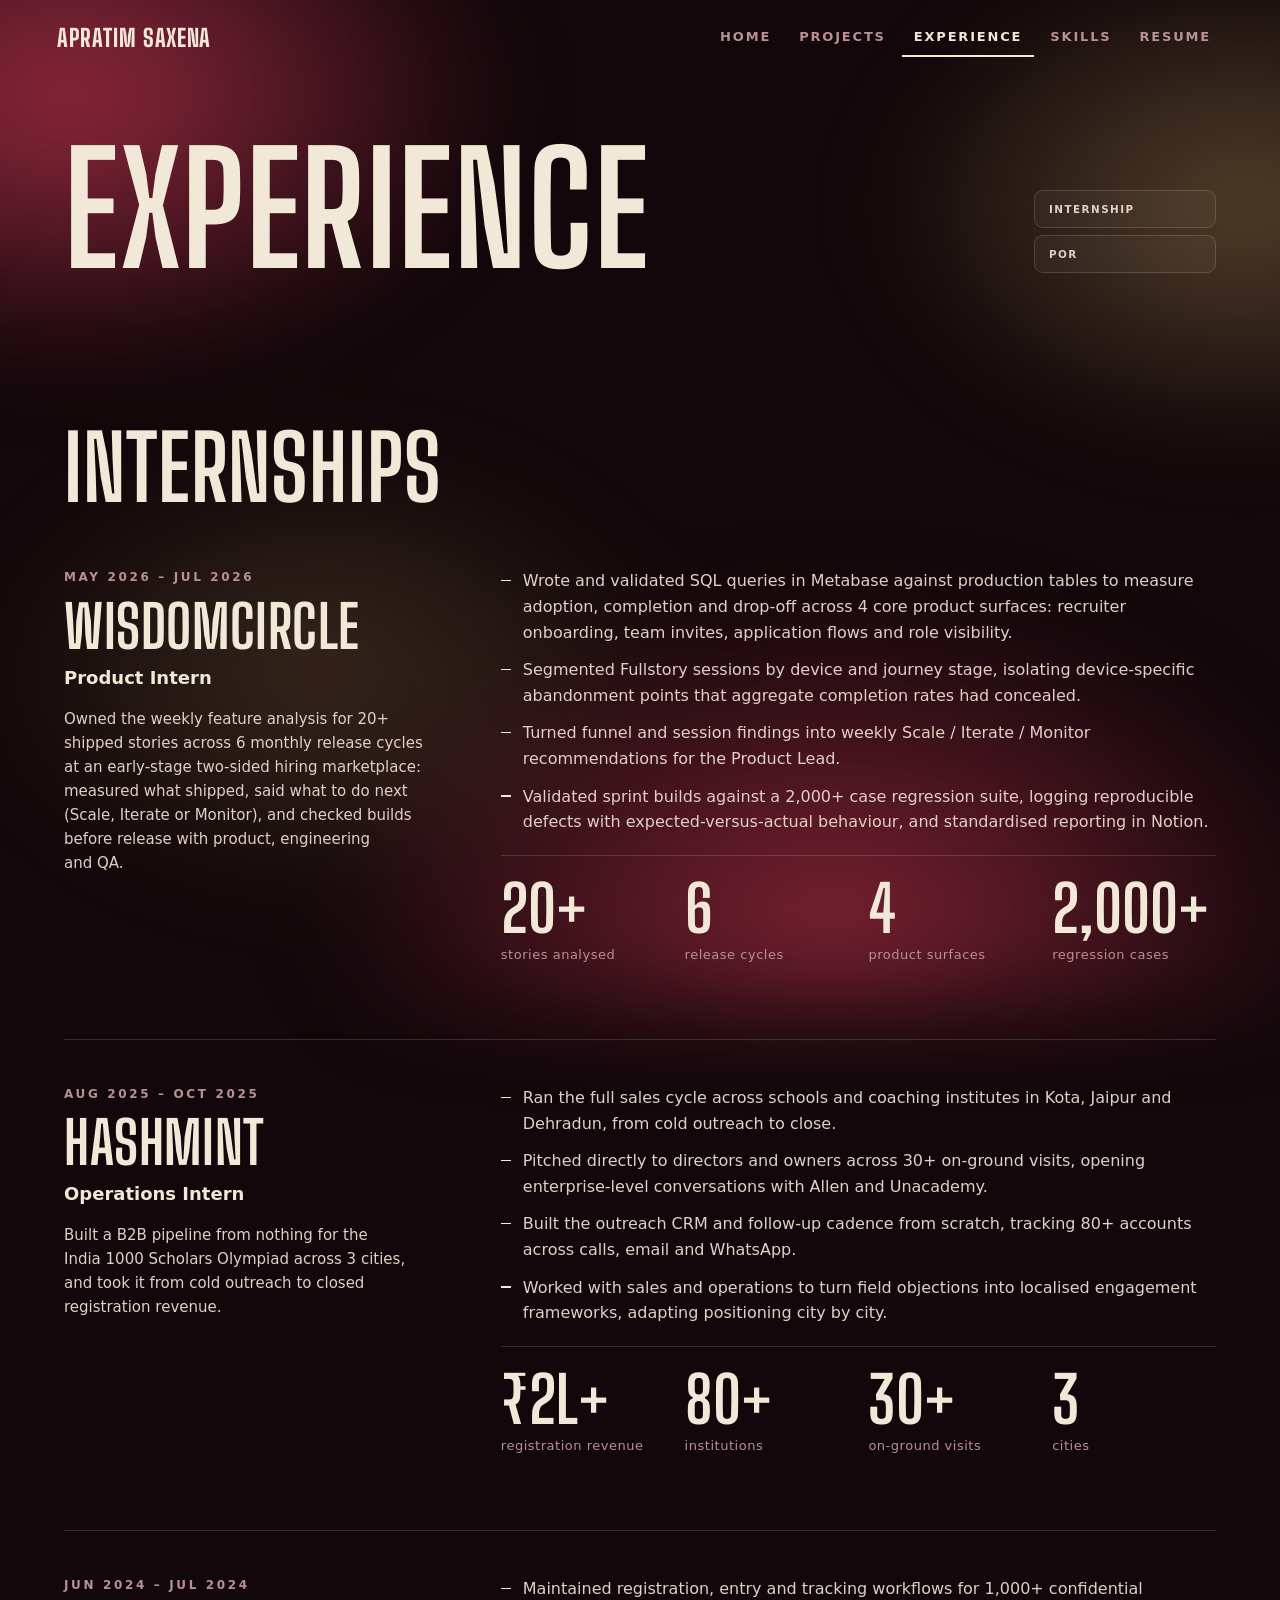
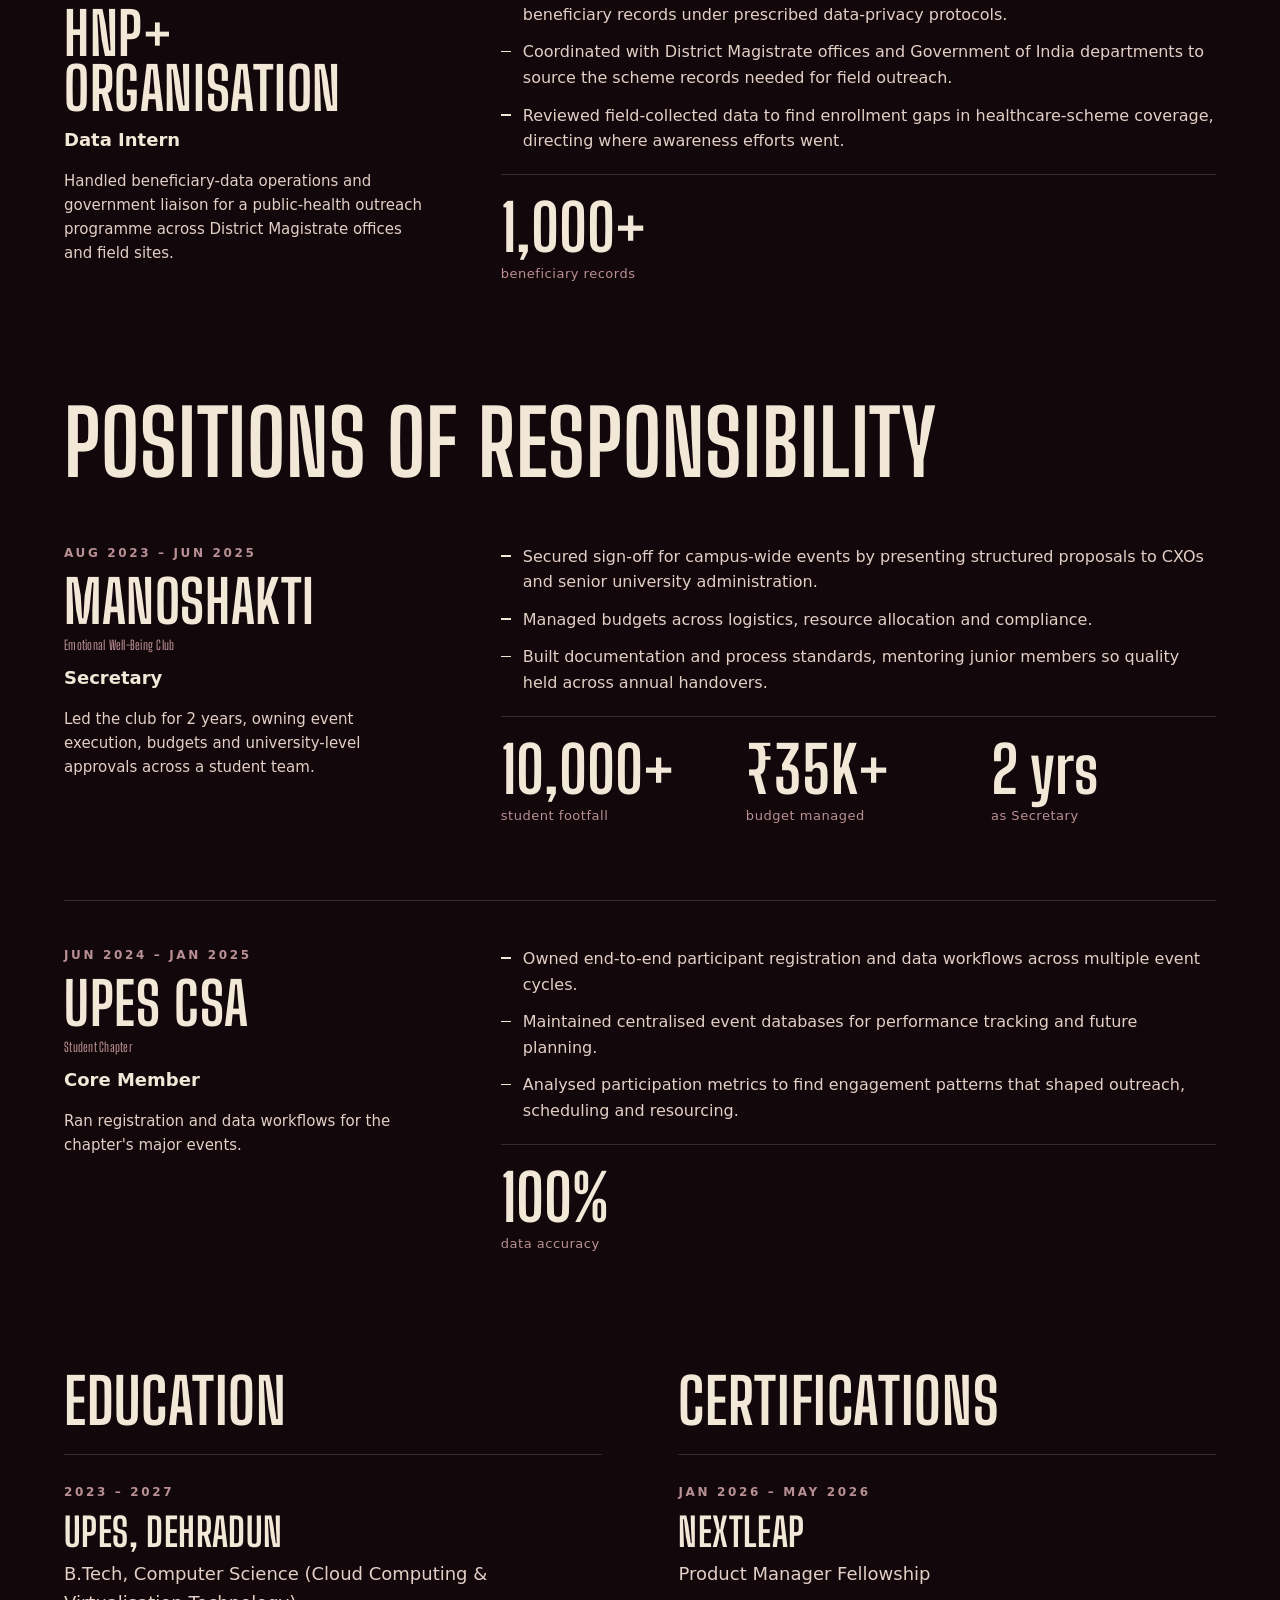
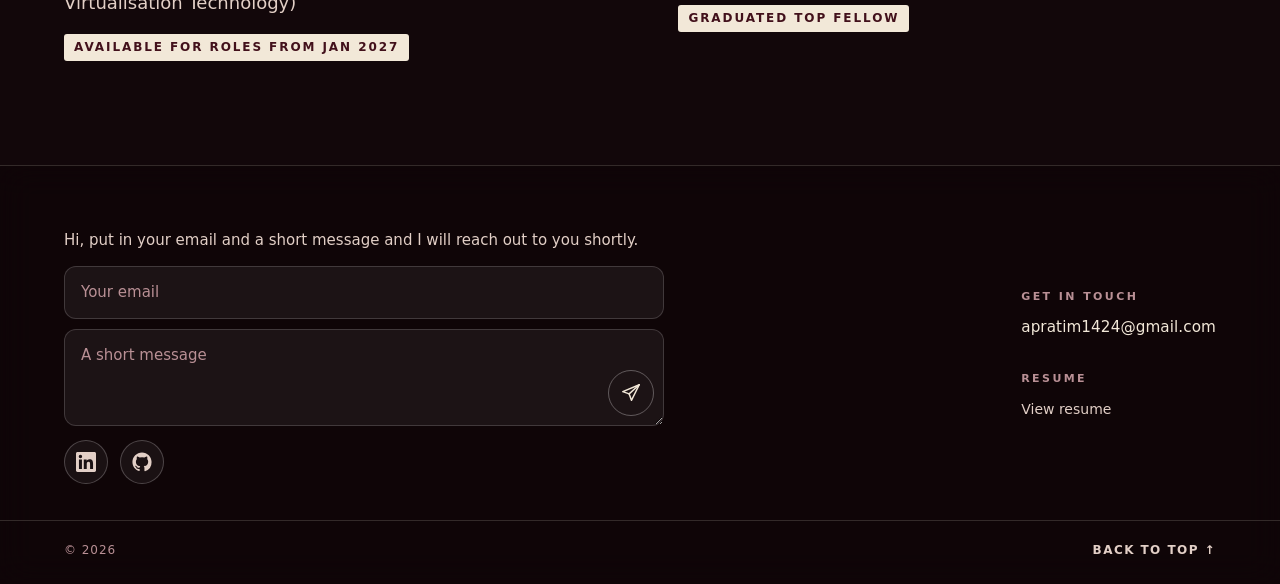
==== commit b084f108: "Deploy portfolio" ====
--- a/experience.html
+++ b/experience.html
@@ -1,134 +1,135 @@
-<!doctype html>
-<html lang="en">
-<head>
-  <meta charset="utf-8">
-  <meta name="viewport" content="width=device-width, initial-scale=1, viewport-fit=cover">
-  <title>Experience · Portfolio-Apratim</title>
-  <meta name="description" content="Apratim Saxena's product portfolio: Play Store review analyses, teardowns, PRDs and builds. Open to APM and Analyst roles.">
-  <link rel="canonical" href="https://apratim-1407.github.io/experience.html">
-  <meta property="og:type" content="website">
-  <meta property="og:site_name" content="Portfolio-Apratim">
-  <meta property="og:title" content="Experience · Portfolio-Apratim">
-  <meta property="og:description" content="Apratim Saxena's product portfolio: Play Store review analyses, teardowns, PRDs and builds. Open to APM and Analyst roles.">
-  <meta property="og:url" content="https://apratim-1407.github.io/experience.html">
-  <meta property="og:image" content="https://apratim-1407.github.io/assets/og-preview-pm.png">
-  <meta property="og:image:width" content="1200">
-  <meta property="og:image:height" content="630">
-  <meta property="og:image:alt" content="Apratim Saxena, Product Manager. Portfolio.">
-  <meta name="twitter:card" content="summary_large_image">
-  <meta name="twitter:title" content="Experience · Portfolio-Apratim">
-  <meta name="twitter:description" content="Apratim Saxena's product portfolio: Play Store review analyses, teardowns, PRDs and builds. Open to APM and Analyst roles.">
-  <meta name="twitter:image" content="https://apratim-1407.github.io/assets/og-preview-pm.png">
-  <meta name="color-scheme" content="dark">
-  <meta name="theme-color" content="#12070a">
-  <link rel="icon" href="data:image/svg+xml,<svg xmlns='http://www.w3.org/2000/svg' viewBox='0 0 100 100'><rect width='100' height='100' rx='14' fill='%235f1726'/><text x='50' y='72' font-size='64' font-weight='700' text-anchor='middle' fill='%23efe8d6' font-family='Arial Narrow, Arial'>A</text></svg>">
-  <link rel="preconnect" href="https://fonts.googleapis.com">
-  <link rel="preconnect" href="https://fonts.gstatic.com" crossorigin>
-  <link rel="preconnect" href="https://api.fontshare.com">
-  <link rel="preconnect" href="https://cdn.fontshare.com" crossorigin>
-  <link href="https://fonts.googleapis.com/css2?family=Big+Shoulders+Display:wght@600;700;800&display=swap" rel="stylesheet">
-  <link href="https://api.fontshare.com/v2/css?f[]=satoshi@400,500,700&display=swap" rel="stylesheet">
-  <link rel="stylesheet" crossorigin href="/_build/styles-CxOE0YGk.css">
-  <script>window.__v="1792693651547"</script>
-</head>
-<body data-page="experience">
-<div id="top"></div>
-
-<header class="nav">
-  <div class="wrap">
-    <a class="brand" href="index.html" translate="no">Apratim Saxena</a>
-    <nav class="links" aria-label="Main">
-      <a href="index.html" data-page="home">Home</a>
-      <a href="projects.html" data-page="projects">Projects</a>
-      <a href="experience.html" data-page="experience">Experience</a>
-      <a href="skills.html" data-page="skills">Skills</a>
-      <a class="resume-link" href="assets/resume.pdf" target="_blank" rel="noopener">Resume</a>
-    </nav>
-  </div>
-</header>
-
-<main id="main" class="wrap">
-  <div class="slide page-head">
-    <h1>Experience</h1>
-    <aside class="exp-aside">
-      <div class="exp-nav" role="group" aria-label="Jump to a section">
-        <button class="chip" type="button" data-go="sec-internships" aria-pressed="false">Internship</button>
-        <button class="chip" type="button" data-go="sec-por" aria-pressed="false">POR</button>
-      </div>
-    </aside>
-  </div>
-
-  <section class="exp-sec" id="sec-internships" aria-labelledby="work-h">
-    <h2 id="work-h">Internships</h2>
-    <ol class="timeline" id="work"></ol>
-  </section>
-
-  <section class="exp-sec" id="sec-por" aria-labelledby="por-h">
-    <h2 id="por-h">Positions of responsibility</h2>
-    <ol class="timeline" id="por"></ol>
-  </section>
-
-  <div class="exp-pair">
-    <section class="exp-sec" aria-labelledby="edu-h">
-      <h2 id="edu-h">Education</h2>
-      <ul class="creds" id="edu"></ul>
-    </section>
-
-    <section class="exp-sec" aria-labelledby="cert-h">
-      <h2 id="cert-h">Certifications</h2>
-      <ul class="creds" id="certs"></ul>
-    </section>
-  </div>
-
-</main>
-
-<footer class="site-foot">
-  <div class="wrap foot-main">
-    <div class="foot-left">
-      <form class="msg-form" action="https://formsubmit.co/apratim1424@gmail.com" method="POST" novalidate>
-        <p class="msg-intro" id="msg-intro">Hi, put in your email and a short message and I will reach out to you shortly.</p>
-        <div class="msg-fields">
-          <label class="vh" for="msg-email">Your email</label>
-          <input id="msg-email" class="msg-box" type="email" name="email" placeholder="Your email" autocomplete="email" inputmode="email" required aria-describedby="msg-intro">
-          <label class="vh" for="msg-text">Your message</label>
-          <div class="msg-wrap">
-            <textarea id="msg-text" class="msg-box" name="message" rows="3" placeholder="A short message" maxlength="2000" required></textarea>
-            <button class="msg-send" type="submit" aria-label="Send message">
-              <svg viewBox="0 0 24 24" aria-hidden="true"><path d="M21 3 3 10.5l7 2.5 2.5 7z"/><path d="M21 3 10 13"/></svg>
-            </button>
-          </div>
-          <input type="text" name="_honey" class="vh" tabindex="-1" autocomplete="off" aria-hidden="true">
-          <input type="hidden" name="_subject" value="New message from your portfolio">
-          <input type="hidden" name="_template" value="table">
-          <input type="hidden" name="_captcha" value="false">
-        </div>
-        <p class="msg-status" role="status" aria-live="polite"></p>
-      </form>
-      <ul class="socials" aria-label="Social links">
-        <li><a href="https://www.linkedin.com/in/apratim-saxena/" target="_blank" rel="noopener" aria-label="LinkedIn" title="LinkedIn"><svg viewBox="0 0 24 24" aria-hidden="true"><path d="M20.45 20.45h-3.56v-5.57c0-1.33-.03-3.04-1.85-3.04-1.85 0-2.14 1.45-2.14 2.94v5.67H9.35V9h3.41v1.56h.05c.48-.9 1.64-1.85 3.37-1.85 3.6 0 4.27 2.37 4.27 5.46v6.28zM5.34 7.43a2.06 2.06 0 1 1 0-4.12 2.06 2.06 0 0 1 0 4.12zM7.12 20.45H3.56V9h3.56v11.45zM22.22 0H1.77C.79 0 0 .77 0 1.73v20.54C0 23.23.79 24 1.77 24h20.45c.98 0 1.78-.77 1.78-1.73V1.73C24 .77 23.2 0 22.22 0z"/></svg></a></li>
-        <li><a href="https://github.com/apratim-1407" target="_blank" rel="noopener" aria-label="GitHub" title="GitHub"><svg viewBox="0 0 24 24" aria-hidden="true"><path d="M12 .5C5.65.5.5 5.65.5 12c0 5.08 3.29 9.39 7.86 10.91.58.11.79-.25.79-.56v-2c-3.2.7-3.87-1.37-3.87-1.37-.52-1.33-1.28-1.69-1.28-1.69-1.05-.72.08-.7.08-.7 1.15.08 1.76 1.19 1.76 1.19 1.03 1.76 2.7 1.25 3.36.96.1-.75.4-1.25.73-1.54-2.55-.29-5.24-1.28-5.24-5.69 0-1.26.45-2.28 1.19-3.09-.12-.29-.52-1.46.11-3.05 0 0 .97-.31 3.17 1.18a11 11 0 0 1 5.77 0c2.2-1.49 3.17-1.18 3.17-1.18.63 1.59.23 2.76.11 3.05.74.81 1.19 1.83 1.19 3.09 0 4.42-2.69 5.39-5.26 5.68.41.36.78 1.06.78 2.14v3.17c0 .31.21.68.8.56A11.51 11.51 0 0 0 23.5 12C23.5 5.65 18.35.5 12 .5z"/></svg></a></li>
-      </ul>
-    </div>
-    <div class="foot-grid">
-      <div class="foot-contact">
-        <h2>Get in touch</h2>
-        <a class="foot-mail" href="mailto:apratim1424@gmail.com" translate="no">apratim1424@gmail.com</a>
-      </div>
-      <div class="foot-resumes">
-        <h2>Resume</h2>
-        <ul>
-          <li><a href="assets/resume.pdf" target="_blank" rel="noopener">View resume</a></li>
-        </ul>
-      </div>
-    </div>
-  </div>
-  <div class="wrap foot-row">
-    <span>© <span data-year></span></span>
-    <button class="to-top" type="button">Back to top <span class="up" aria-hidden="true">↑</span></button>
-  </div>
-</footer>
-
-<script src="data.js?v=1792693651547"></script>
-<script src="main.js?v=1792693651547"></script>
-</body>
-</html>
+<!doctype html>
+<html lang="en">
+<head>
+  <meta charset="utf-8">
+  <meta name="viewport" content="width=device-width, initial-scale=1, viewport-fit=cover">
+  <title>Experience · Portfolio-Apratim</title>
+  <meta name="description" content="Apratim Saxena, aspiring APM who builds. I find what's breaking in real products from real data, then build the prototype or tool to test the fix. Open to APM and Analyst roles.">
+  <link rel="canonical" href="https://apratim-1407.github.io/experience.html">
+  <meta property="og:type" content="website">
+  <meta property="og:site_name" content="Portfolio-Apratim">
+  <meta property="og:title" content="Experience · Portfolio-Apratim">
+  <meta property="og:description" content="Apratim Saxena, aspiring APM who builds. I find what's breaking in real products from real data, then build the prototype or tool to test the fix. Open to APM and Analyst roles.">
+  <meta property="og:url" content="https://apratim-1407.github.io/experience.html">
+  <meta property="og:image" content="https://apratim-1407.github.io/assets/og-preview-pm.png">
+  <meta property="og:image:width" content="1200">
+  <meta property="og:image:height" content="630">
+  <meta property="og:image:alt" content="Apratim Saxena, aspiring APM who builds. Portfolio.">
+  <meta name="twitter:card" content="summary_large_image">
+  <meta name="twitter:title" content="Experience · Portfolio-Apratim">
+  <meta name="twitter:description" content="Apratim Saxena, aspiring APM who builds. I find what's breaking in real products from real data, then build the prototype or tool to test the fix. Open to APM and Analyst roles.">
+  <meta name="twitter:image" content="https://apratim-1407.github.io/assets/og-preview-pm.png">
+  <meta name="color-scheme" content="dark">
+  <meta name="theme-color" content="#12070a">
+  <link rel="icon" href="data:image/svg+xml,<svg xmlns='http://www.w3.org/2000/svg' viewBox='0 0 100 100'><rect width='100' height='100' rx='14' fill='%235f1726'/><text x='50' y='72' font-size='64' font-weight='700' text-anchor='middle' fill='%23efe8d6' font-family='Arial Narrow, Arial'>A</text></svg>">
+  <link rel="preconnect" href="https://fonts.googleapis.com">
+  <link rel="preconnect" href="https://fonts.gstatic.com" crossorigin>
+  <link rel="preconnect" href="https://api.fontshare.com">
+  <link rel="preconnect" href="https://cdn.fontshare.com" crossorigin>
+  <link href="https://fonts.googleapis.com/css2?family=Big+Shoulders+Display:wght@600;700;800&display=swap" rel="stylesheet">
+  <link href="https://api.fontshare.com/v2/css?f[]=satoshi@400,500,700&display=swap" rel="stylesheet">+
+  <link rel="stylesheet" crossorigin href="/_build/styles-DkQitfq8.css">
+  <script>window.__v="1794485933627"</script>
+</head>
+<body data-page="experience">
+<div id="top"></div>
+
+<header class="nav">
+  <div class="wrap">
+    <a class="brand" href="index.html" translate="no">Apratim Saxena</a>
+    <nav class="links" aria-label="Main">
+      <a href="index.html" data-page="home">Home</a>
+      <a href="projects.html" data-page="projects">Projects</a>
+      <a href="experience.html" data-page="experience">Experience</a>
+      <a href="skills.html" data-page="skills">Skills</a>
+      <a class="resume-link" href="assets/resume.pdf" target="_blank" rel="noopener">Resume</a>
+    </nav>
+  </div>
+</header>
+
+<main id="main" class="wrap">
+  <div class="slide page-head">
+    <h1>Experience</h1>
+    <aside class="exp-aside">
+      <div class="exp-nav" role="group" aria-label="Jump to a section">
+        <button class="chip" type="button" data-go="sec-internships" aria-pressed="false">Internship</button>
+        <button class="chip" type="button" data-go="sec-por" aria-pressed="false">POR</button>
+      </div>
+    </aside>
+  </div>
+
+  <section class="exp-sec" id="sec-internships" aria-labelledby="work-h">
+    <h2 id="work-h">Internships</h2>
+    <ol class="timeline" id="work"></ol>
+  </section>
+
+  <section class="exp-sec" id="sec-por" aria-labelledby="por-h">
+    <h2 id="por-h">Positions of responsibility</h2>
+    <ol class="timeline" id="por"></ol>
+  </section>
+
+  <div class="exp-pair">
+    <section class="exp-sec" aria-labelledby="edu-h">
+      <h2 id="edu-h">Education</h2>
+      <ul class="creds" id="edu"></ul>
+    </section>
+
+    <section class="exp-sec" aria-labelledby="cert-h">
+      <h2 id="cert-h">Certifications</h2>
+      <ul class="creds" id="certs"></ul>
+    </section>
+  </div>
+
+</main>
+
+<footer class="site-foot">
+  <div class="wrap foot-main">
+    <div class="foot-left">
+      <form class="msg-form" action="https://formsubmit.co/apratim1424@gmail.com" method="POST" novalidate>
+        <p class="msg-intro" id="msg-intro">Hi, put in your email and a short message and I will reach out to you shortly.</p>
+        <div class="msg-fields">
+          <label class="vh" for="msg-email">Your email</label>
+          <input id="msg-email" class="msg-box" type="email" name="email" placeholder="Your email" autocomplete="email" inputmode="email" required aria-describedby="msg-intro">
+          <label class="vh" for="msg-text">Your message</label>
+          <div class="msg-wrap">
+            <textarea id="msg-text" class="msg-box" name="message" rows="3" placeholder="A short message" maxlength="2000" required></textarea>
+            <button class="msg-send" type="submit" aria-label="Send message">
+              <svg viewBox="0 0 24 24" aria-hidden="true"><path d="M21 3 3 10.5l7 2.5 2.5 7z"/><path d="M21 3 10 13"/></svg>
+            </button>
+          </div>
+          <input type="text" name="_honey" class="vh" tabindex="-1" autocomplete="off" aria-hidden="true">
+          <input type="hidden" name="_subject" value="New message from your portfolio">
+          <input type="hidden" name="_template" value="table">
+          <input type="hidden" name="_captcha" value="false">
+        </div>
+        <p class="msg-status" role="status" aria-live="polite"></p>
+      </form>
+      <ul class="socials" aria-label="Social links">
+        <li><a href="https://www.linkedin.com/in/apratim-saxena/" target="_blank" rel="noopener" aria-label="LinkedIn" title="LinkedIn"><svg viewBox="0 0 24 24" aria-hidden="true"><path d="M20.45 20.45h-3.56v-5.57c0-1.33-.03-3.04-1.85-3.04-1.85 0-2.14 1.45-2.14 2.94v5.67H9.35V9h3.41v1.56h.05c.48-.9 1.64-1.85 3.37-1.85 3.6 0 4.27 2.37 4.27 5.46v6.28zM5.34 7.43a2.06 2.06 0 1 1 0-4.12 2.06 2.06 0 0 1 0 4.12zM7.12 20.45H3.56V9h3.56v11.45zM22.22 0H1.77C.79 0 0 .77 0 1.73v20.54C0 23.23.79 24 1.77 24h20.45c.98 0 1.78-.77 1.78-1.73V1.73C24 .77 23.2 0 22.22 0z"/></svg></a></li>
+        <li><a href="https://github.com/apratim-1407" target="_blank" rel="noopener" aria-label="GitHub" title="GitHub"><svg viewBox="0 0 24 24" aria-hidden="true"><path d="M12 .5C5.65.5.5 5.65.5 12c0 5.08 3.29 9.39 7.86 10.91.58.11.79-.25.79-.56v-2c-3.2.7-3.87-1.37-3.87-1.37-.52-1.33-1.28-1.69-1.28-1.69-1.05-.72.08-.7.08-.7 1.15.08 1.76 1.19 1.76 1.19 1.03 1.76 2.7 1.25 3.36.96.1-.75.4-1.25.73-1.54-2.55-.29-5.24-1.28-5.24-5.69 0-1.26.45-2.28 1.19-3.09-.12-.29-.52-1.46.11-3.05 0 0 .97-.31 3.17 1.18a11 11 0 0 1 5.77 0c2.2-1.49 3.17-1.18 3.17-1.18.63 1.59.23 2.76.11 3.05.74.81 1.19 1.83 1.19 3.09 0 4.42-2.69 5.39-5.26 5.68.41.36.78 1.06.78 2.14v3.17c0 .31.21.68.8.56A11.51 11.51 0 0 0 23.5 12C23.5 5.65 18.35.5 12 .5z"/></svg></a></li>
+      </ul>
+    </div>
+    <div class="foot-grid">
+      <div class="foot-contact">
+        <h2>Get in touch</h2>
+        <a class="foot-mail" href="mailto:apratim1424@gmail.com" translate="no">apratim1424@gmail.com</a>
+      </div>
+      <div class="foot-resumes">
+        <h2>Resume</h2>
+        <ul>
+          <li><a href="assets/resume.pdf" target="_blank" rel="noopener">View resume</a></li>
+        </ul>
+      </div>
+    </div>
+  </div>
+  <div class="wrap foot-row">
+    <span>© <span data-year></span></span>
+    <button class="to-top" type="button">Back to top <span class="up" aria-hidden="true">↑</span></button>
+  </div>
+</footer>
+
+<script src="data.js?v=1794485933627"></script>
+<script src="main.js?v=1794485933627"></script>
+</body>
+</html>
--- a/_build/styles-DkQitfq8.css
+++ b/_build/styles-DkQitfq8.css
@@ -0,0 +1 @@
+:root{--lightningcss-light: ;--lightningcss-dark:initial;color-scheme:dark;--wall:#12070a;--teal-1:#7b2233;--teal-2:#5f1726;--teal-3:#42101b;--teal-4:#2c0a12;--cream:#f2e8d8;--cream-2:#e2cfc6;--muted:#b99095;--line:#f2e8d829;--ink-on-cream:#42101b;--accent:#f5c84c;--accent-rgb:245 200 76;--brass:#d4b06a;--glow:212, 176, 106;--nav-h:66px;--display:"Big Shoulders Display", "Oswald", "Arial Narrow", sans-serif;--sans:"Satoshi", system-ui, -apple-system, "Segoe UI", sans-serif;--gutter:clamp(16px, 4vw, 48px);--max:1240px;--ease:cubic-bezier(.16, 1, .3, 1);--slide-shadow:0 30px 60px -28px #000000b3, 0 2px 6px #00000040;--img-shadow:0 24px 40px -14px #000000a6}*,:before,:after{box-sizing:border-box;margin:0;padding:0}html{-webkit-text-size-adjust:100%;scroll-padding-top:84px}body{background:var(--wall);color:var(--cream);font:400 16px/1.6 var(--sans);-webkit-font-smoothing:antialiased;overflow-x:hidden}a{color:inherit;text-decoration:none}img,video,iframe{max-width:100%;display:block}button{font:inherit;color:inherit;cursor:pointer;background:0 0;border:0}a,button{touch-action:manipulation;-webkit-tap-highlight-color:transparent}:focus-visible{outline:2px solid var(--cream);outline-offset:4px}::selection{background:var(--cream);color:var(--ink-on-cream)}p{text-wrap:pretty}h1,h2,h3{font-family:var(--display);text-transform:uppercase;letter-spacing:.01em;text-wrap:balance;font-weight:700;line-height:.92}.wrap{max-width:var(--max);padding:0 var(--gutter);margin:0 auto}.eyebrow{letter-spacing:.22em;text-transform:uppercase;color:var(--muted);font-size:12px;font-weight:700}.slide{-webkit-backdrop-filter:blur(22px)saturate(150%);backdrop-filter:blur(22px)saturate(150%);box-shadow:var(--slide-shadow), inset 0 1px 0 #ffffff2e, inset 0 0 40px #ffffff05;background:radial-gradient(120% 90% at 18% 0,#ffffff21,#0000 55%),linear-gradient(135deg,#7b22339e 0%,#5f17268c 40%,#42101b80 75%,#2c0a1280 100%);border:1px solid #ffffff29;border-radius:10px;position:relative;overflow:hidden}body:before{content:"";z-index:-1;pointer-events:none;background:radial-gradient(40% 36% at 14% 18%, #be3450bf, transparent 70%), radial-gradient(34% 32% at 88% 28%, rgba(var(--glow), .34), transparent 70%), radial-gradient(46% 42% at 62% 92%, #96283ecc, transparent 70%), radial-gradient(32% 30% at 30% 70%, rgba(var(--glow), .2), transparent 70%);filter:blur(46px);transform-origin:50% 40%;position:fixed;inset:-12%}@media (prefers-reduced-motion:no-preference){body:before{animation:24s ease-in-out infinite alternate zoomglow}}@keyframes zoomglow{0%{transform:scale(1)translate(0,0)}to{transform:scale(1.22)translate(-2%,3%)}}.slide+.slide,.slide+section,section+.slide{margin-top:28px}.nav{z-index:50;pointer-events:none;position:sticky;top:0}.nav .wrap{pointer-events:auto;height:56px;width:calc(100% - 2 * var(--gutter));max-width:calc(var(--max) - 2 * var(--gutter));transition:background-color .45s var(--ease), border-color .45s var(--ease), box-shadow .45s var(--ease), backdrop-filter .45s;background:0 0;border:1px solid #0000;border-radius:14px;align-items:center;gap:16px;margin:10px auto 0;padding:0 18px;display:flex}@media (width>=641px){.nav.scrolled .wrap{-webkit-backdrop-filter:blur(22px)saturate(160%);backdrop-filter:blur(22px)saturate(160%);background:linear-gradient(#ffffff1a,#ffffff0f);border-color:#fff3;box-shadow:inset 0 1px #fff3}}.brand{font-family:var(--display);text-transform:uppercase;letter-spacing:.04em;white-space:nowrap;font-size:24px;font-weight:800}body[data-page=home] .brand{visibility:hidden}.links{gap:4px;margin-left:auto;display:flex}.links a{letter-spacing:.14em;text-transform:uppercase;white-space:nowrap;color:var(--muted);border-bottom:2px solid #0000;padding:8px 12px;font-size:13px;font-weight:700;transition:color .2s,border-color .2s}.links a:hover{color:var(--cream)}.links a[aria-current=page]{color:var(--cream);border-color:var(--cream)}.resume-menu{position:relative}.resume-menu summary{cursor:pointer;letter-spacing:.14em;text-transform:uppercase;white-space:nowrap;color:var(--muted);border-bottom:2px solid #0000;padding:8px 12px;font-size:13px;font-weight:700;list-style:none;transition:color .2s}.resume-menu summary::-webkit-details-marker{display:none}.resume-menu summary:hover,.resume-menu[open] summary{color:var(--cream)}.resume-menu ul{z-index:60;-webkit-backdrop-filter:blur(20px)saturate(150%);backdrop-filter:blur(20px)saturate(150%);background:#2c0a12b3;border:1px solid #ffffff24;border-radius:6px;min-width:250px;padding:6px;list-style:none;position:absolute;top:calc(100% + 8px);right:0;box-shadow:0 20px 40px -16px #000c,inset 0 1px #ffffff24}.resume-menu li a{color:var(--cream-2);border-radius:4px;justify-content:space-between;gap:12px;padding:10px 12px;font-size:14px;transition:background-color .15s,color .15s;display:flex}.resume-menu li a:hover{color:var(--cream);background:#f2e8d814}@media (width<=640px){.brand{display:none}.resume-menu ul{min-width:0;position:fixed;top:60px;left:16px;right:16px}.nav .wrap{width:calc(100% - 16px);padding:0 8px}.links{scrollbar-width:none;max-width:100%;margin:0 auto;overflow-x:auto}.links::-webkit-scrollbar{display:none}}.btn{white-space:nowrap;letter-spacing:.14em;text-transform:uppercase;border:1.5px solid var(--cream);height:46px;color:var(--cream);transition:background-color .2s, color .2s, transform .2s var(--ease);border-radius:4px;align-items:center;gap:10px;padding:0 22px;font-size:13px;font-weight:700;display:inline-flex}.btn:hover{background:var(--cream);color:var(--ink-on-cream)}.btn:active{transform:scale(.97)}.btn.solid{background:var(--cream);color:var(--ink-on-cream)}.btn.solid:hover{background:#fff8e8}.btn.sm{height:38px;padding:0 16px;font-size:12px}.actions{flex-wrap:wrap;gap:12px;display:flex}.hero{min-height:calc(100vh - var(--nav-h));min-height:calc(100dvh - var(--nav-h));flex-direction:column;justify-content:space-between;padding:clamp(8px,1.2vw,16px) clamp(20px,4vw,56px) clamp(28px,3.5vw,44px);display:flex}.hero-top{flex-wrap:wrap;justify-content:space-between;gap:16px;display:flex}.cover{flex:1;grid-template-columns:1fr auto 1fr;align-items:center;min-height:clamp(360px,100dvh - 240px,820px);display:grid;position:relative}.cover .word{font-family:var(--display);text-transform:uppercase;letter-spacing:.01em;color:var(--cream);font-size:clamp(64px,11vw,176px);font-weight:700;line-height:.82;display:block}.cover .w1,.cover .w2{z-index:1;width:max-content;position:relative}.cover .w1{justify-self:end}.cover .w2{justify-self:start}.cover .sub{letter-spacing:.3em;text-transform:uppercase;color:var(--cream-2);margin-top:14px;font-size:clamp(13px,1.35vw,19px);font-weight:700}.cover .w1 .sub{text-align:left;padding-left:.06em}.cover .w2 .sub{text-align:right;margin-right:-.3em}.figure{z-index:2;cursor:pointer;justify-content:center;align-self:end;align-items:flex-end;height:100%;margin:0;display:flex;position:relative}.figure:before{content:"";background:radial-gradient(closest-side,#0000008c,#0000);width:120%;height:8%;position:absolute;bottom:0;left:50%;translate:-50% 40%}.figure:before{display:none}.figbox{height:var(--fig-h);aspect-ratio:509/968;display:block;position:relative;-webkit-mask-image:linear-gradient(#000 80%,#0000 99%);mask-image:linear-gradient(#000 80%,#0000 99%)}.figbox img{width:100%;height:100%;display:block}.figbox .blink{opacity:0;pointer-events:none;height:auto;position:absolute;animation:5.2s infinite blink!important}.blink.l{width:11.591%;top:10.537%;left:38.507%}.blink.r{width:11.395%;top:10.64%;left:52.063%}@keyframes blink{0%,93%,to{opacity:0}94.4%,96.2%{opacity:1}}.figure .cap{left:77%;bottom:calc(var(--fig-h) * .84);z-index:3;background:var(--cream);width:max-content;max-width:200px;color:var(--ink-on-cream);border-radius:14px 14px 14px 2px;padding:8px 14px;font-size:13px;font-weight:700;transition:transform .3s cubic-bezier(.3,1.6,.5,1);position:absolute;box-shadow:0 10px 24px -10px #0009}.figure .cap.pop{transform:scale(1.1)}.hero-foot{z-index:3;flex-wrap:wrap;justify-content:space-between;align-items:flex-end;gap:24px;padding-top:24px;display:flex;position:relative}.hero-foot p{max-width:580px;color:var(--cream-2);text-align:right;text-wrap:balance;margin-left:auto;font-size:17px;line-height:1.55}.avail{letter-spacing:.14em;text-transform:uppercase;color:var(--cream);align-items:center;gap:12px;font-size:clamp(14px,1.4vw,17px);font-weight:800;display:inline-flex}.avail i{background:#7fe0a6;border-radius:50%;flex:none;width:9px;height:9px;box-shadow:0 0 0 3px #7fe0a640}@media (width<=760px),(width>=761px) and (width<=1100px) and (orientation:portrait){.cover{grid-template-rows:auto auto auto;grid-template-columns:1fr 1fr;row-gap:0;min-height:0}.cover .figure{grid-area:1/1/auto/-1;margin:0}.figure{--fig-h:min(42vh, 360px)}.figure .cap{max-width:130px;padding:7px 12px;font-size:12px;left:calc(50% + 46px)}.hero{padding-bottom:24px}.hero-foot{flex-direction:column;align-items:flex-start;gap:10px;padding-top:14px}.hero-foot p{text-align:left;max-width:none;margin-left:0;font-size:15px}.avail{letter-spacing:.1em;font-size:12.5px}.cover .w1,.cover .w2{display:contents}.cover .word{grid-row:2;margin-top:6px;font-size:17vw}.cover .w1 .word{grid-column:1;justify-self:end}.cover .w2 .word{grid-column:2;justify-self:start}.cover .sub{letter-spacing:.12em;white-space:nowrap;grid-row:3;margin:12px 0 0;padding:0;font-size:11.5px}.cover .w1 .sub{text-align:right;grid-column:1;justify-self:end;padding-right:8px}.cover .w2 .sub{text-align:left;grid-column:2;justify-self:start;margin-right:0;padding-left:8px}}.intro{grid-template-columns:clamp(170px,19vw,250px) minmax(0,1fr) minmax(250px,320px);align-items:start;gap:clamp(24px,4vw,56px);padding:clamp(32px,5vw,64px);display:grid}.intro h2{overflow-wrap:anywhere;margin-bottom:20px;font-size:clamp(44px,5vw,70px)}.intro .lead{color:var(--cream-2);font-size:16.45px;line-height:1.65}.intro .lead b{color:var(--cream);font-weight:700}.portrait{box-shadow:var(--img-shadow);transition:transform .6s var(--ease);background:#ffffffeb;border-radius:12px;margin-top:6px;padding:8px}.portrait img{aspect-ratio:1;border-radius:6px;width:100%;height:auto}.portrait:hover{transform:translateY(-4px)scale(1.02)}.frame{align-content:start;display:grid}.frame>div{padding:18px 0}.frame>div:first-child{padding-top:6px}.frame>div:last-child{padding-bottom:0}.frame>div+div{border-top:1px solid var(--line)}.frame h3{font-family:var(--sans);letter-spacing:.22em;color:var(--brass);margin-bottom:10px;font-size:12px;font-weight:700}.frame li{color:var(--cream-2);font-size:15px;line-height:1.55}.frame ul{gap:4px;list-style:none;display:grid}.frame a:hover{color:var(--cream);text-underline-offset:3px;text-decoration:underline}@media (width<=1040px){.intro{grid-template-columns:clamp(150px,24vw,210px) minmax(0,1fr)}.frame{grid-column:1/-1}}@media (width<=640px){.intro{grid-template-columns:1fr}.portrait{width:min(220px,62%)}}.sec{padding:clamp(56px,9vh,96px) 0 0}.sec-head{flex-wrap:wrap;justify-content:space-between;align-items:end;gap:16px;margin-bottom:28px;display:flex}.sec-head h2{font-size:clamp(56px,7vw,100px)}.link{letter-spacing:.14em;text-transform:uppercase;color:var(--cream-2);border-bottom:1.5px solid;padding-bottom:3px;font-size:13px;font-weight:700;transition:color .2s}.link:hover{color:var(--cream)}.slide-card{height:100%;transition:transform .45s var(--ease);flex-direction:column;padding:clamp(20px,2.2vw,28px);display:flex}a.slide-card:hover{transform:translateY(-4px)}.slide-card .eyebrow{margin-bottom:10px;padding-right:72px;display:block}.slide-card h3{font-size:clamp(28px,2.4vw,34px);line-height:.95}.slide-card p{color:var(--cream-2);-webkit-line-clamp:2;-webkit-box-orient:vertical;min-height:3em;margin-top:10px;font-size:14px;line-height:1.5;display:-webkit-box;overflow:hidden}.slide-card .shot{margin-top:auto;padding-top:20px;display:block}.slide-card .shot span{aspect-ratio:16/9;background:var(--teal-4);border-radius:6px;display:block;position:relative;overflow:hidden;box-shadow:0 0 0 1px #f2e8d824,0 18px 30px -16px #000000b3}.slide-card .shot img{object-fit:cover;object-position:top center;width:100%;height:100%;transition:transform .7s var(--ease)}.slide-card:hover .shot img{transform:scale(1.04)}.slide-card .go{letter-spacing:.16em;text-transform:uppercase;color:var(--cream-2);opacity:0;transition:opacity .25s, transform .35s var(--ease);font-size:12px;font-weight:700;position:absolute;top:22px;right:22px;transform:translate(-6px)}.slide-card:hover .go,.slide-card:focus-visible .go{opacity:1;transform:none}.deck{grid-template-columns:repeat(2,minmax(0,1fr));gap:24px;list-style:none;display:grid}.deck>li:first-child{grid-column:span 2}.deck>li:first-child .slide-card{grid-template-rows:auto auto 1fr;grid-template-columns:minmax(0,.9fr) minmax(0,1.1fr);column-gap:40px;min-height:380px;display:grid}.deck>li:first-child .eyebrow,.deck>li:first-child h3,.deck>li:first-child p{grid-column:1}.deck>li:first-child h3{font-size:clamp(44px,5vw,72px)}.deck>li:first-child p{-webkit-line-clamp:4;align-self:start;font-size:16px}.deck>li:first-child .shot{grid-area:1/2/-1;align-self:center;padding-top:0}.grid{grid-template-columns:repeat(auto-fill,minmax(min(100%,340px),1fr));gap:22px;list-style:none;display:grid}@media (width<=760px){.deck{grid-template-columns:1fr}.deck>li:first-child{grid-column:auto}.deck>li:first-child .slide-card{min-height:0;display:flex}.deck>li:first-child h3{font-size:clamp(32px,8vw,44px)}.deck>li:first-child .shot{padding-top:20px}}.page-head{grid-template-columns:minmax(0,1fr) minmax(0,340px);align-items:end;gap:24px 48px;padding:clamp(36px,5vw,64px) clamp(24px,4vw,56px);display:grid}.page-head h1{font-size:clamp(84px,12vw,180px);line-height:.82}.page-head aside{border-left:2px solid var(--brass);padding-left:20px}.page-head .tag{letter-spacing:.24em;text-transform:uppercase;color:var(--brass);margin-bottom:10px;font-size:11px;font-weight:700;display:inline-block}.page-head p{color:var(--cream-2);font-size:17px;line-height:1.55}@media (width<=760px){.page-head{grid-template-columns:1fr}}.filters{top:calc(var(--nav-h) + 10px);z-index:20;-webkit-backdrop-filter:blur(22px)saturate(150%);backdrop-filter:blur(22px)saturate(150%);background:#28081066;border:1px solid #ffffff1f;border-radius:14px;flex-wrap:wrap;gap:8px;margin-top:18px;padding:10px 12px;display:flex;position:sticky}.chip{border:1.5px solid var(--line);-webkit-backdrop-filter:blur(8px);backdrop-filter:blur(8px);letter-spacing:.14em;text-transform:uppercase;height:38px;color:var(--cream-2);background:#ffffff0a;border-radius:8px;padding:0 14px;font-size:12px;font-weight:700;transition:background-color .2s,color .2s,border-color .2s}.chip b{font-family:var(--display);letter-spacing:0;margin-right:6px;font-size:16px}.chip:hover{border-color:var(--cream);color:var(--cream)}.chip[aria-pressed=true]{background:var(--cream);border-color:var(--cream);color:var(--ink-on-cream)}.group{padding-top:48px;scroll-margin-top:140px}#groups{scroll-margin-top:140px}.divider{grid-template-columns:auto minmax(0,1fr);align-items:end;gap:12px 32px;margin-bottom:22px;padding:clamp(32px,5vw,56px);display:grid}.divider .n{font-family:var(--display);color:#efe8d647;font-size:clamp(72px,9vw,128px);font-weight:700;line-height:.8}.divider h2{font-size:clamp(48px,6vw,84px)}.divider p{color:var(--cream-2);max-width:52ch;margin-top:10px}@media (width<=600px){.divider{grid-template-columns:1fr}}.scrim{z-index:90;-webkit-backdrop-filter:blur(5px);backdrop-filter:blur(5px);opacity:0;pointer-events:none;background:#0a0205bf;transition:opacity .35s;position:fixed;inset:0}.scrim.on{opacity:1;pointer-events:auto}.win{z-index:100;-webkit-backdrop-filter:blur(28px)saturate(150%);backdrop-filter:blur(28px)saturate(150%);overscroll-behavior:contain;opacity:0;pointer-events:none;visibility:hidden;width:min(1220px,94vw);height:min(820px,90dvh);transition:opacity .3s, transform .5s var(--ease), visibility 0s .5s;background:linear-gradient(135deg,#5f1726c7,#2c0a12d1);border:1px solid #ffffff26;border-radius:12px;flex-direction:column;display:flex;position:fixed;top:50%;left:50%;overflow:hidden;transform:translate(-50%,-50%)scale(.6);box-shadow:0 50px 120px -30px #000,inset 0 1px #ffffff2e}.win.on{opacity:1;pointer-events:auto;visibility:visible;transition:opacity .3s, transform .5s var(--ease);transform:translate(calc(-50% + var(--dx,0px)), calc(-50% + var(--dy,0px))) scale(1)}.win.on.max{border-radius:0;width:100vw;height:100dvh;transform:translate(-50%,-50%)}.win.dragging{-webkit-user-select:none;user-select:none;transition:none}.bar{touch-action:none;cursor:grab;border-bottom:1px solid var(--line);background:#0000002e;flex-shrink:0;grid-template-columns:auto minmax(0,1fr) auto;align-items:center;gap:16px;height:52px;padding:0 10px 0 18px;display:grid}.win.dragging .bar{cursor:grabbing}.lights{gap:8px;display:flex}.lights button{border-radius:50%;width:12px;height:12px;transition:background-color .2s,filter .2s;position:relative}.lights button:hover{filter:brightness(1.12)}.lights .r{background:#ff6b5f}.lights .g{background:#4fd07a}.crumb{text-align:center;letter-spacing:.18em;text-transform:uppercase;text-overflow:ellipsis;white-space:nowrap;color:var(--cream-2);font-size:12px;font-weight:700;overflow:hidden}.crumb span{color:var(--muted);margin-right:10px}.bar-r{align-items:center;gap:2px;display:flex}.count{font-family:var(--display);color:var(--muted);margin-right:10px;font-size:18px;font-weight:700}.icon{width:36px;height:36px;color:var(--cream-2);border-radius:4px;place-items:center;font-size:17px;transition:background-color .15s,color .15s;display:grid}.icon:hover{color:var(--cream);background:#efe8d61a}.win-body{flex:1;grid-template-columns:400px minmax(0,1fr);min-height:0;display:grid}.win-info{border-right:1px solid var(--line);overscroll-behavior:contain;padding:32px 30px 36px;overflow-y:auto}.win-info h3{margin:10px 0 16px;font-size:46px}.win-info .sum{color:var(--cream-2);font-size:15px;line-height:1.65}.win-info h4{letter-spacing:.22em;text-transform:uppercase;color:var(--cream);border-bottom:1px solid var(--line);margin:30px 0 12px;padding-bottom:8px;font-size:12px;font-weight:700}.win-info ol{counter-reset:k;color:var(--cream-2);gap:14px;font-size:14.5px;line-height:1.6;list-style:none;display:grid}.win-info li{counter-increment:k;padding-left:34px;position:relative}.win-info li:before{content:counter(k, decimal-leading-zero);font-family:var(--display);color:var(--muted);font-size:18px;font-weight:700;position:absolute;top:-1px;left:0}.win-info li b{color:var(--cream);font-weight:700}.figs{flex-wrap:wrap;gap:18px 30px;margin-top:26px;display:flex}.fig{min-width:0;max-width:100%}.fig b{white-space:nowrap;font-family:var(--display);font-size:34px;font-weight:700;line-height:.95;display:block}.fig span{max-width:17ch;color:var(--muted);margin-top:6px;font-size:12px;line-height:1.3;display:block}.win-info .tags{color:var(--muted);margin-top:26px;font-size:13px}.win-info .btn{margin-top:20px}.stage{flex-direction:column;min-width:0;min-height:0;display:flex}.stage-bar{border-bottom:1px solid var(--line);align-items:center;gap:12px;min-height:56px;padding:8px 12px;display:flex}.tabs{gap:6px;display:flex}.tabs:empty{display:none}.tabs button{letter-spacing:.14em;text-transform:uppercase;height:34px;color:var(--cream-2);border:1.5px solid var(--line);border-radius:4px;padding:0 14px;font-size:12px;font-weight:700}.tabs button[aria-selected=true]{background:var(--cream);color:var(--ink-on-cream);border-color:var(--cream)}.hint{color:var(--muted);font-size:13px}.hint kbd{font:inherit;border:1px solid var(--line);border-radius:3px;margin:0 2px;padding:1px 6px;font-size:11px}.stage-bar .btn{margin-left:auto}.viewer{background:#14060a;flex:1;min-height:0;display:flex;position:relative}.viewer iframe{border:0;width:100%;height:100%}.viewer video{object-fit:contain;background:#14060a;width:100%;height:100%}.viewer.loading:after{content:"Loading…";color:var(--muted);letter-spacing:.14em;text-transform:uppercase;background:#1d0910 linear-gradient(100deg,#0000 30%,#ffffff0d 50%,#0000 70%) 0 0/200% 100%;place-items:center;font-size:13px;animation:1.3s linear infinite shimmer;display:grid;position:absolute;inset:0}@keyframes shimmer{to{background-position:-200% 0}}@media (width<=860px){.win,.win.on.max{border-radius:0;width:100vw;height:100dvh;top:0;left:0;transform:translateY(40px)}.win.on{transform:none}.bar{cursor:default}.count,.hint,.lights .g,.crumb span{display:none}.crumb{text-align:left}.win-body{display:block;overflow-y:auto}.win-info{border-right:0;border-bottom:1px solid var(--line)}.stage{height:78dvh}}.exp-sec{padding-top:clamp(48px,8vh,80px)}.exp-sec>h2{margin-bottom:24px;font-size:clamp(48px,6vw,84px)}.timeline{gap:24px;list-style:none;display:grid}.job{grid-template-columns:minmax(0,.9fr) minmax(0,1.1fr);gap:20px clamp(28px,5vw,64px);padding:clamp(28px,4.5vw,56px);display:grid}.job .eyebrow,.cred .eyebrow{margin-bottom:12px;display:block}.job h3{font-size:clamp(40px,4.6vw,64px)}.job .role,.cred .role{color:var(--cream);margin-top:10px;font-size:18px;font-weight:700}.job .sum{color:var(--cream-2);margin-top:14px;font-size:15px;line-height:1.6}.job ul{color:var(--cream-2);align-content:start;gap:12px;list-style:none;display:grid}.job li{padding-left:22px;position:relative}.job li:before{content:"";background:var(--cream);width:10px;height:1.5px;position:absolute;top:.72em;left:0}.impact{border-top:1px solid var(--line);grid-column:1/-1;grid-template-columns:repeat(auto-fit,minmax(140px,1fr));gap:20px;padding-top:24px;display:grid}.impact b{font-family:var(--display);font-size:clamp(44px,5vw,68px);font-weight:700;line-height:.9;display:block}.impact span{color:var(--muted);letter-spacing:.04em;margin-top:8px;font-size:13px;display:block}@media (width<=760px){.job{grid-template-columns:1fr}}.creds{grid-template-columns:repeat(auto-fit,minmax(min(100%,340px),1fr));gap:24px;list-style:none;display:grid}.cred{padding:clamp(26px,3.5vw,40px)}.cred h3{font-size:clamp(40px,4.4vw,60px)}.cred .role{color:var(--cream-2);font-weight:500}.cred .note{letter-spacing:.16em;text-transform:uppercase;color:var(--ink-on-cream);background:var(--cream);border-radius:3px;margin-top:16px;padding:4px 10px;font-size:12px;font-weight:700;display:inline-block}.skills{padding:0}.skills>*{padding-left:clamp(24px,5vw,64px);padding-right:clamp(24px,5vw,64px)}.skills-head{grid-template-columns:minmax(0,1fr) minmax(0,380px);align-items:end;gap:16px 48px;margin-bottom:clamp(28px,4vw,48px);display:grid}.skills-head h2{font-size:clamp(72px,10vw,150px);line-height:.8}.skills-head p{color:var(--cream-2);border-left:2px solid var(--brass);padding-left:20px;font-size:17px}.strengths{border-top:1px solid var(--line);counter-reset:strength;list-style:none}.strength{border-bottom:1px solid var(--line);grid-template-columns:110px minmax(0,1.3fr) minmax(0,1fr);align-items:start;gap:16px 36px;padding-top:30px;padding-bottom:30px;transition:background-color .3s;display:grid}.strength:hover{background:#0000001f}.strength .n{font-family:var(--display);color:var(--brass);font-size:clamp(56px,6vw,84px);font-weight:700;line-height:.8}.strength{counter-increment:strength}.strength .n:before{content:counter(strength, decimal-leading-zero)}.strength h3{font-size:clamp(32px,3.4vw,48px)}.strength p{color:var(--cream-2);max-width:54ch;margin-top:10px;font-size:15.5px;line-height:1.6}.proof .lbl{letter-spacing:.24em;text-transform:uppercase;color:var(--muted);margin-bottom:12px;font-size:11px;font-weight:700;display:block}.proof ul{gap:8px;list-style:none;display:grid}.proof a{background:var(--cream);color:var(--ink-on-cream);transition:transform .25s var(--ease), background-color .2s;border-radius:4px;justify-content:space-between;align-items:center;gap:12px;padding:11px 14px;font-size:14px;font-weight:700;display:flex}.proof a:after{content:"↗";font-weight:400}.proof a:hover{background:#fff6e6;transform:translate(4px)}.kit{padding-top:clamp(28px,4vw,44px);padding-bottom:clamp(32px,4vw,52px)}.kit-row{border-top:1px solid var(--line);grid-template-columns:210px minmax(0,1fr);align-items:baseline;gap:8px 32px;padding:18px 0;display:grid}.kit-row:last-child{border-bottom:1px solid var(--line)}.kit-row h3{color:var(--cream);font-size:28px}.kit-row ul{flex-wrap:wrap;gap:6px 0;list-style:none;display:flex}.kit-row li{color:var(--cream-2);font-size:17px}.kit-row li+li:before{content:"/";color:var(--brass);margin:0 12px}@media (width<=1000px){.strength{grid-template-columns:80px minmax(0,1fr)}.proof{grid-column:2}}@media (width<=760px){.skills-head{grid-template-columns:1fr}}@media (width<=560px){.strength{grid-template-columns:1fr}.proof{grid-column:auto}.kit-row{grid-template-columns:1fr}}.ethos{padding:clamp(36px,6vw,80px) clamp(24px,5vw,72px)}.ethos .tag{letter-spacing:.26em;text-transform:uppercase;color:var(--brass);margin-bottom:18px;font-size:11px;font-weight:700;display:block}.ethos blockquote{font-family:var(--display);text-transform:uppercase;letter-spacing:.01em;max-width:14ch;font-size:clamp(52px,8vw,116px);font-weight:700;line-height:.88}.ethos blockquote span{color:var(--brass)}.ethos .why{max-width:60ch;color:var(--cream-2);margin-top:26px;font-size:17px}.tenets{border-top:1px solid var(--line);grid-template-columns:repeat(4,minmax(0,1fr));gap:0;margin-top:clamp(32px,5vw,56px);list-style:none;display:grid}.tenets li{padding:22px 22px 6px 0}.tenets li+li{border-left:1px solid var(--line);padding-left:22px}.tenets .n{font-family:var(--display);color:var(--brass);font-size:40px;font-weight:700;line-height:1}.tenets h3{margin:10px 0 8px;font-size:28px}.tenets p{color:var(--cream-2);font-size:14.5px;line-height:1.55}@media (width<=900px){.tenets{grid-template-columns:1fr 1fr}.tenets li:nth-child(3){border-left:0;padding-left:0}.tenets li:nth-child(n+3){border-top:1px solid var(--line)}}@media (width<=520px){.tenets{grid-template-columns:1fr}.tenets li+li{border-left:0;border-top:1px solid var(--line);padding-left:0}}.contact{grid-template-columns:1fr;gap:clamp(32px,4vw,48px);padding:clamp(40px,6vw,80px) clamp(24px,4vw,64px);display:grid}.contact h1{margin-top:8px;font-size:clamp(84px,13vw,190px);line-height:.82}.contact .lead{color:var(--cream-2);max-width:40ch;margin-top:18px;font-size:18px}.channels{grid-template-columns:repeat(2,minmax(0,1fr));gap:16px;display:grid}.channel{border:1.5px solid var(--line);border-radius:6px;padding:22px 24px;transition:border-color .2s,background-color .2s;display:block}.channel:hover{border-color:var(--cream);background:#efe8d60d}.channel .v{font-family:var(--display);text-transform:none;letter-spacing:.01em;word-break:break-word;margin:6px 0 14px;font-size:clamp(28px,3vw,40px);font-weight:700;display:block}@media (width<=760px){.channels{grid-template-columns:1fr}}body{flex-direction:column;min-height:100dvh;display:flex}body>main{flex:1 0 auto;width:100%}.site-foot{border-top:1px solid var(--line);-webkit-backdrop-filter:blur(16px);backdrop-filter:blur(16px);background:#0d05078c;margin-top:clamp(56px,8vh,96px)}.foot-grid{grid-template-columns:minmax(0,1.3fr) repeat(2,minmax(0,1fr));gap:28px 40px;padding-top:36px;padding-bottom:28px;display:grid}.foot-name{font-family:var(--display);text-transform:uppercase;letter-spacing:.03em;font-size:26px;font-weight:800;line-height:1}.foot-grid p{color:var(--muted);max-width:34ch;margin-top:8px;font-size:14px}.foot-grid h2{font-family:var(--sans);letter-spacing:.22em;text-transform:uppercase;color:var(--muted);margin-bottom:12px;font-size:11px;font-weight:700;line-height:1}.foot-grid ul{gap:8px;list-style:none;display:grid}.foot-grid a{color:var(--cream-2);font-size:14px;transition:color .2s}.foot-grid a:hover{color:var(--cream);text-underline-offset:3px;text-decoration:underline}.foot-row{border-top:1px solid var(--line);color:var(--muted);letter-spacing:.08em;text-transform:uppercase;justify-content:space-between;align-items:center;gap:16px;padding-top:16px;padding-bottom:20px;font-size:12px;display:flex}.to-top{letter-spacing:.12em;text-transform:uppercase;color:var(--cream-2);padding:4px 0;font-size:12px;font-weight:700;transition:color .2s}.to-top:hover{color:var(--cream)}@media (width<=760px){.foot-grid{grid-template-columns:1fr 1fr}.foot-grid>:first-child{grid-column:1/-1}}.group.focus .divider .n{color:var(--brass)}@keyframes flash{0%{box-shadow:var(--slide-shadow)}30%{box-shadow:0 0 0 2px var(--brass), 0 0 70px -8px rgba(var(--glow), .55)}to{box-shadow:var(--slide-shadow)}}@keyframes ring{0%{box-shadow:0 0 #7fe0a680}to{box-shadow:0 0 0 10px #7fe0a600}}@keyframes inLeft{0%{opacity:0;transform:translate(-70px)}}@keyframes inRight{0%{opacity:0;transform:translate(70px)}}@keyframes rise{0%{opacity:0;transform:translateY(70px)scale(.96)}}@keyframes fadeUp{0%{opacity:0;transform:translateY(22px)}}@keyframes dropIn{0%{opacity:0;transform:translateY(-100%)}}@keyframes track{0%{opacity:0;letter-spacing:.7em}}@keyframes bubble{0%{opacity:0;transform:scale(.4)translateY(10px)}70%{transform:scale(1.08)}to{opacity:1;transform:none}}@media (prefers-reduced-motion:no-preference){.nav{animation:dropIn .9s var(--ease) backwards}.hero{animation:fadeUp 1s var(--ease) backwards}.cover .w1{animation:inLeft 1.2s var(--ease) .15s backwards}.cover .w2{animation:inRight 1.2s var(--ease) .15s backwards}.cover .figure{animation:rise 1.3s var(--ease) .3s backwards}.cover .sub{animation:track 1.4s var(--ease) .75s backwards}.figure .cap{animation:.7s cubic-bezier(.3,1.4,.5,1) 1.5s backwards bubble}.hero-foot>*{animation:fadeUp 1s var(--ease) .95s backwards}.avail i{animation:2s ease-out infinite ring}.page-head{animation:fadeUp 1s var(--ease) .15s backwards}.page-head h1{animation:inLeft 1.1s var(--ease) .2s backwards}.page-head aside{animation:fadeUp 1s var(--ease) .5s backwards}.filters .chip{animation:fadeUp .7s var(--ease) backwards}.filters .chip:nth-child(2){animation-delay:.55s}.filters .chip:nth-child(3){animation-delay:.62s}.filters .chip:nth-child(4){animation-delay:.69s}.filters .chip:nth-child(5){animation-delay:.76s}.filters .chip:nth-child(6){animation-delay:.83s}.filters .chip:first-child{animation-delay:.48s}.rv{opacity:0;transition:opacity .9s var(--ease), transform .9s var(--ease);transform:translateY(30px)scale(.98)}.rv.in{opacity:1;transform:none}.intro.rv .portrait,.intro.rv .intro-text,.intro.rv .frame>div{opacity:0;transition:opacity .9s var(--ease), transform .9s var(--ease)}.intro.rv .portrait{transition-delay:.1s;transform:translateY(26px)scale(.94)}.intro.rv .intro-text{transition-delay:.25s;transform:translateY(26px)}.intro.rv .frame>div{transform:translate(28px)}.intro.rv .frame>div:first-child{transition-delay:.4s}.intro.rv .frame>div:nth-child(2){transition-delay:.52s}.intro.rv .frame>div:nth-child(3){transition-delay:.64s}.intro.in .portrait,.intro.in .intro-text,.intro.in .frame>div{opacity:1;transform:none}.group.focus .divider{animation:flash 1.5s var(--ease)}}@media (prefers-reduced-motion:reduce){*,:before,:after{transition:none!important;animation:none!important}}@media (width<=640px){.filters{scrollbar-width:none;top:calc(var(--nav-h) + 6px);flex-wrap:nowrap;overflow-x:auto}.filters::-webkit-scrollbar{display:none}.chip{flex:none}.group{scroll-margin-top:130px}}[hidden]{display:none!important}.mline{color:var(--cream-2);margin-top:12px;font-size:13px;display:block}.mline b{font-family:var(--display);letter-spacing:.01em;color:var(--cream);margin-right:4px;font-size:22px}.arch{width:100%;height:auto;margin-top:14px;display:block;overflow:visible}.arch rect{fill:#ffffff12;stroke:#ffffff38;stroke-width:1px}.arch text{fill:var(--cream);font:600 9.2px/1 var(--sans)}.arch text.st{fill:var(--brass);letter-spacing:.08em;text-transform:uppercase;font-size:7px;font-weight:800}.arch path{fill:none;stroke:var(--brass);stroke-width:1.4px;stroke-linecap:round;stroke-linejoin:round}.arch.big text{font-size:9.6px}.chips{flex-wrap:wrap;gap:6px;margin-top:14px;display:flex}.chips i{color:var(--cream);background:#ffffff0f;border:1px solid #ffffff38;border-radius:999px;padding:4px 10px;font-size:12px;font-style:normal;font-weight:700}.chips i.todo,.stat.todo b,.tnote.todo{color:#ffd37a}.chips i.todo{border-style:dashed;border-color:#ffd37a99}.stats{grid-template-columns:repeat(3,minmax(0,1fr));gap:10px;margin-top:auto;padding-top:16px;display:grid}.stat b{font-family:var(--display);letter-spacing:.01em;color:var(--cream);overflow-wrap:anywhere;font-size:25px;line-height:.95;display:block}.stat small{color:var(--muted);margin-top:4px;font-size:11.5px;line-height:1.25;display:block}.stat.todo b{letter-spacing:.12em;padding-top:5px;font-size:18px}.win.nofile .stage{display:none}.win.nofile .win-body{grid-template-columns:minmax(0,1fr)}.win.nofile .win-info{border-right:0;max-width:820px;margin:0 auto}.tech{background:#ffffff0a;border:1px solid #ffffff24;border-radius:10px;margin-top:26px;padding:18px 18px 20px}.tech h4{margin-top:24px}.tech>h4:first-child{margin-top:0}.tech .chips{margin-top:16px}.flow{counter-reset:f;color:var(--cream-2);gap:10px;font-size:14px;line-height:1.55;list-style:none;display:grid}.flow li{counter-increment:f;padding-left:30px;position:relative}.flow li:before{content:counter(f);width:20px;height:20px;color:var(--ink-on-cream);background:var(--brass);border-radius:50%;place-items:center;font-size:11px;font-weight:800;display:grid;position:absolute;top:1px;left:0}.ktable{border-collapse:collapse;width:100%;color:var(--cream-2);font-size:13px}.ktable th,.ktable td{text-align:left;border-bottom:1px solid var(--line);vertical-align:top;padding:7px 8px;font-weight:500}.ktable thead th{letter-spacing:.14em;text-transform:uppercase;color:var(--muted);font-size:11px;font-weight:800}.ktable tbody th{color:var(--cream);font-weight:700}.stats.big{margin-top:22px;padding-top:0}.stats.big .stat b{font-size:30px}.tnote{color:var(--muted);margin-top:16px;font-size:12.5px;line-height:1.5}.tnote.todo:before{content:"TODO ";letter-spacing:.1em;font-weight:800}.open-card{text-align:center;align-content:center;justify-items:center;gap:6px;width:100%;padding:18px 16px 22px;display:grid}.open-card img{aspect-ratio:16/9;object-fit:cover;object-position:top center;border-radius:6px;width:min(100%,360px);height:auto;margin-bottom:10px;box-shadow:0 0 0 1px #f2e8d824,0 18px 30px -16px #000000b3}.open-card .oc-t{background:var(--cream);min-height:48px;color:var(--ink-on-cream);border-radius:8px;align-items:center;gap:8px;padding:0 22px;font-size:15px;font-weight:800;display:inline-flex}.open-card .oc-s{color:var(--muted);font-size:12px}@media (width<=640px){html{scroll-padding-top:16px}.nav{min-height:66px;animation:none;position:relative}.nav .wrap{justify-content:center;width:calc(100% - 16px);height:56px;min-height:0;padding:0 6px;position:relative}.links{justify-content:space-between;width:100%;max-width:none;margin:0;overflow:visible}.links a{letter-spacing:0;border:0;border-radius:999px;align-items:center;min-height:44px;padding:0 5px;font-size:11.5px;transition:background-color .3s,color .3s;display:inline-flex}.resume-menu{position:static}.resume-menu summary{letter-spacing:0;border-radius:999px;align-items:center;min-height:44px;padding:0 5px;font-size:11.5px;display:inline-flex}.resume-menu ul{min-width:0;position:absolute;inset:calc(100% + 8px) 0 auto}.nav.scrolled .wrap{z-index:55;left:50%;bottom:calc(14px + env(safe-area-inset-bottom,0px));width:calc(100% - 20px);max-width:440px;height:62px;animation:dockIn .55s var(--ease);-webkit-backdrop-filter:blur(24px)saturate(170%);backdrop-filter:blur(24px)saturate(170%);background:linear-gradient(#4a162494,#1a070dbd);border:1px solid #fff3;border-radius:999px;margin:0;padding:0 8px;position:fixed;top:auto;transform:translate(-50%);box-shadow:inset 0 1px #ffffff4d,inset 0 -1px #ffffff0f}.nav.scrolled .links a[aria-current=page],.nav.scrolled .resume-menu[open] summary{color:var(--cream);background:#f2e8d82b}.nav.scrolled .links a,.nav.scrolled .resume-menu summary{color:var(--cream-2)}.nav.scrolled .links a[aria-current=page],.nav.scrolled .resume-menu[open] summary{color:var(--cream)}.nav.scrolled .resume-menu ul{top:auto;bottom:calc(100% + 12px)}.site-foot{padding-bottom:84px}.filters{top:8px}.group,#groups{scroll-margin-top:84px}.chip{height:44px;padding:0 16px}.to-top{min-height:44px;padding:0 4px}.foot-grid a{padding:8px 0;display:inline-block}.frame li a,.sec-head .link{padding:12px 0;display:inline-block}.frame ul{gap:0}.cover .sub{letter-spacing:.12em;font-size:11.5px}.page-head .tag,.ethos .tag,.proof .lbl,.eyebrow{font-size:12px}.page-head h1{font-size:clamp(48px,24.0964vw - 25.0602px,120px)}}@media (width<=860px){.icon{width:44px;height:44px}.lights{display:none}.win-body{flex-direction:column;display:flex}.stage{flex:none;order:-1;height:auto}.win-info{flex:none;overflow:visible}.stage-bar{min-height:0}.stage-bar .open-full{display:none}.tabs button{height:44px}.viewer{flex:none}.viewer video{height:auto;max-height:56dvh}}@media (height<=520px) and (orientation:landscape){.hero{min-height:0}.figure{--fig-h:min(64vh, 240px)}.cover{min-height:0}}@keyframes dockIn{0%{opacity:0;transform:translate(-50%)translateY(36px)scale(.96)}to{opacity:1;transform:translate(-50%)}}@media (width<=640px) and (prefers-reduced-motion:reduce){.nav.scrolled .wrap{animation:none}}@media (width<=340px){.links a,.resume-menu summary{padding:0 3px;font-size:10.5px}}.swipe-hint{z-index:5;color:var(--cream);-webkit-backdrop-filter:blur(14px);backdrop-filter:blur(14px);pointer-events:none;animation:hint 3.4s var(--ease) forwards;white-space:nowrap;background:#14060ac7;border:1px solid #fff3;border-radius:999px;padding:10px 16px;font-size:13px;font-weight:700;position:absolute;bottom:22px;left:50%;transform:translate(-50%)}@keyframes hint{0%{opacity:0;transform:translate(-50%)translateY(12px)}12%,80%{opacity:1;transform:translate(-50%)}to{opacity:0}}@media (width<=860px){.count{margin-right:4px;font-size:16px;display:block}}.filters-in{flex-wrap:wrap;gap:8px;display:flex}@media (width<=640px){.filters{-webkit-backdrop-filter:none;backdrop-filter:none;background:0 0;border:0;height:64px;margin-top:18px;padding:0;display:block;position:static;overflow:visible}.filters-in{scrollbar-width:none;-webkit-backdrop-filter:blur(22px)saturate(150%);backdrop-filter:blur(22px)saturate(150%);background:#28081066;border:1px solid #ffffff1f;border-radius:16px;flex-wrap:nowrap;height:64px;padding:10px 12px;overflow-x:auto}.filters-in::-webkit-scrollbar{display:none}html.fdocked .filters-in{z-index:49;left:50%;bottom:calc(14px + 62px + 10px + env(safe-area-inset-bottom,0px));width:calc(100% - 20px);max-width:440px;height:58px;animation:dockIn .55s var(--ease);-webkit-backdrop-filter:blur(24px)saturate(170%);backdrop-filter:blur(24px)saturate(170%);background:linear-gradient(#4a162494,#1a070dbd);border:1px solid #fff3;border-radius:999px;padding:7px 8px;position:fixed;transform:translate(-50%);box-shadow:inset 0 1px #ffffff4d,inset 0 -1px #ffffff0f}html.fdocked .chip{background:0 0;border-color:#0000;border-radius:999px;height:44px}html.fdocked .chip[aria-pressed=true]{color:var(--ink-on-cream);background:#f2e8d8eb}.group,#groups{scroll-margin-top:20px}body[data-page=projects] .site-foot{padding-bottom:156px}}@media (width<=640px) and (prefers-reduced-motion:reduce){html.fdocked .filters-in{animation:none}}.count,.bar-r{white-space:nowrap;flex:none}@media (width<=860px){.count{letter-spacing:.02em;margin-right:2px;font-size:15px}.bar{gap:8px;padding-left:14px}}@media (width<=760px){.impact{grid-template-columns:repeat(2,minmax(0,1fr));gap:20px 16px;padding-top:20px}.impact b{font-size:clamp(30px,9vw,40px)}.impact span{margin-top:6px;font-size:12.5px;line-height:1.3}}.win-nav{display:none}@media (width<=860px){.bar .count,.bar [data-act=prev],.bar [data-act=next]{display:none}.win-body{padding-bottom:96px}.win-nav{z-index:6;left:50%;bottom:calc(14px + env(safe-area-inset-bottom,0px));-webkit-backdrop-filter:blur(24px)saturate(170%);backdrop-filter:blur(24px)saturate(170%);background:linear-gradient(#4a162494,#1a070dbd);border:1px solid #fff3;border-radius:999px;justify-content:space-between;align-items:center;gap:6px;width:min(300px,100% - 32px);height:58px;padding:6px;display:flex;position:absolute;transform:translate(-50%);box-shadow:inset 0 1px #ffffff4d}.win-nav .count{color:var(--cream);letter-spacing:.04em;margin:0;font-size:18px;display:block}.wn-btn{width:46px;height:46px;color:var(--cream);background:#f2e8d81f;border-radius:50%;place-items:center;font-size:20px;transition:background-color .2s,transform .2s;display:grid}.wn-btn:active{background:#f2e8d847;transform:scale(.94)}.swipe-hint{bottom:86px}.bar{grid-template-columns:minmax(0,1fr) auto}}@media (width>=1024px){:root{--max:1400px;--gutter:clamp(28px, 5vw, 80px)}.hero.slide,.intro.slide,.page-head.slide,.skills.slide,.ethos.slide{border-width:1px 0;border-color:var(--line);box-shadow:none;-webkit-backdrop-filter:none;backdrop-filter:none;border-radius:0;margin-inline:calc(50% - 50vw);padding-inline:calc(50vw - 50%)}.hero.slide{background:0 0;border-width:0}.page-head.slide{background:0 0;border-width:0 0 1px;margin-top:0;padding-block:clamp(56px,9vh,96px) clamp(40px,6vh,64px)}.intro.slide{background:linear-gradient(#ffffff0b,#ffffff04);margin-top:clamp(24px,4vh,48px);padding-block:clamp(72px,11vh,120px)}.ethos.slide{background:linear-gradient(#00000047,#0000001a);padding-block:clamp(72px,11vh,120px)}.cover .word{font-size:clamp(120px,14.5vw,310px)}.cover .sub{font-size:clamp(14px,1.3vw,22px)}.hero-foot p{max-width:44ch;font-size:clamp(17px,1.25vw,21px)}.avail{font-size:clamp(15px,1.2vw,19px)}.sec-head h2,.exp-sec>h2{font-size:clamp(64px,7vw,120px)}.sec{padding-top:clamp(80px,12vh,140px)}.proj-layout{grid-template-columns:230px minmax(0,1fr);align-items:start;gap:clamp(32px,4vw,64px);margin-top:clamp(24px,4vh,48px);display:grid}.proj-layout .filters{-webkit-backdrop-filter:none;backdrop-filter:none;background:0 0;border:0;margin:0;padding:0;display:block;position:sticky;top:120px}.proj-layout .filters-in{flex-flow:column;gap:6px}.proj-layout .chip{border-radius:10px;justify-content:flex-start;align-items:center;width:100%;height:46px;padding:0 16px;display:flex}.proj-layout .group{margin-bottom:clamp(48px,8vh,88px);padding-top:0;scroll-margin-top:120px}#groups{scroll-margin-top:120px}.divider.slide{border:0;border-bottom:1px solid var(--line);box-shadow:none;-webkit-backdrop-filter:none;backdrop-filter:none;background:0 0;border-radius:0;margin-bottom:28px;padding:0 0 20px;overflow:visible}.divider .n{font-size:clamp(64px,6vw,96px)}.divider h2{font-size:clamp(48px,5vw,80px)}.proj-layout .grid{grid-template-columns:repeat(auto-fill,minmax(min(100%,290px),1fr));gap:24px}.timeline{gap:0}.job.slide{border:0;border-top:1px solid var(--line);box-shadow:none;-webkit-backdrop-filter:none;backdrop-filter:none;background:0 0;border-radius:0;grid-template-columns:minmax(260px,360px) minmax(0,1fr);column-gap:clamp(40px,6vw,96px);padding:clamp(36px,5vh,56px) 0;overflow:visible}.job.slide>div:first-child{grid-row:1/span 2;align-self:start;position:sticky;top:120px}.job.slide .impact{grid-column:2}.creds{gap:0 48px}.cred.slide{border:0;border-top:1px solid var(--line);box-shadow:none;-webkit-backdrop-filter:none;backdrop-filter:none;background:0 0;border-radius:0;padding:28px 0 32px;overflow:visible}.cred .note{color:var(--ink-on-cream)}}@media (width>=1700px){:root{--max:1560px}}.foot-grid .foot-mail{letter-spacing:.005em;color:var(--cream);font-size:clamp(15px,1.19vw,17.5px);font-weight:500;display:inline-block}.foot-grid .foot-mail:hover{text-underline-offset:3px;text-decoration:underline}.foot-grid .socials{gap:12px;display:flex}.foot-grid .socials a{width:44px;height:44px;color:var(--cream-2);transition:background-color .25s, color .25s, border-color .25s, transform .25s var(--ease);background:#ffffff0d;border:1px solid #ffffff38;border-radius:50%;place-items:center;padding:0;display:grid}.foot-grid .socials a:hover{background:var(--cream);color:var(--ink-on-cream);border-color:var(--cream);text-decoration:none;transform:translateY(-2px)}.foot-grid .socials svg{fill:currentColor;width:20px;height:20px}.to-top .up{transition:transform .3s var(--ease);display:inline-block}.to-top:hover .up{transform:translateY(-3px)}@media (width<=760px){.foot-grid{grid-template-columns:1fr 1fr}.foot-grid>:first-child{grid-column:1/-1}}.vh{clip:rect(0 0 0 0);white-space:nowrap;border:0;width:1px;height:1px;margin:-1px;padding:0;position:absolute;overflow:hidden}.foot-form-row{padding-top:clamp(40px,6vh,64px)}.msg-form{max-width:560px}.msg-intro{color:var(--cream-2);margin-bottom:14px;font-size:15px;line-height:1.55}.msg-fields{gap:10px;display:grid}.msg-box{width:100%;font:inherit;color:var(--cream);background:#ffffff0f;border:1px solid #ffffff29;border-radius:12px;padding:14px 16px;font-size:15px;line-height:1.5;transition:border-color .25s,background-color .25s,box-shadow .25s;display:block}.msg-box::placeholder{color:#b99095;opacity:1}.msg-box:hover{border-color:#ffffff47}.msg-box:focus{border-color:var(--brass);box-shadow:0 0 0 3px rgba(var(--glow), .18);background:#ffffff17;outline:none}.msg-box[aria-invalid=true]{border-color:#e08a8a}textarea.msg-box{resize:vertical;min-height:96px;max-height:260px;padding-right:68px}.msg-wrap{position:relative}.msg-send{background:var(--cream);width:44px;height:44px;color:var(--ink-on-cream);transition:transform .3s var(--ease), background-color .25s, opacity .25s;border-radius:50%;place-items:center;display:grid;position:absolute;bottom:10px;right:10px}.msg-send svg{fill:none;stroke:currentColor;stroke-width:2px;stroke-linecap:round;stroke-linejoin:round;width:20px;height:20px;transition:transform .3s var(--ease)}.msg-send:active{transform:scale(.94)}.msg-form.sending .msg-send{opacity:.55;pointer-events:none}@keyframes nudge{50%{transform:translate(5px)}}.msg-status{min-height:1.5em;color:var(--cream-2);margin-top:10px;font-size:14px}.msg-status.ok{color:#9fe3b8}.msg-status.err{color:#f0a3a3}.msg-form.sent .msg-fields{opacity:.55;transition:opacity .4s}@media (width<=640px){.msg-form{max-width:none}.msg-box{font-size:16px}}.foot-main{grid-template-columns:minmax(0,1.15fr) minmax(0,.85fr);align-items:start;gap:clamp(36px,6vw,96px);padding-top:clamp(44px,7vh,72px);padding-bottom:36px;display:grid}.foot-main .msg-form{max-width:600px}.foot-main .foot-grid{grid-template-columns:minmax(0,1fr);justify-self:start;gap:30px;padding:0;display:grid}.foot-main .foot-grid h2{margin-bottom:12px}.foot-form-row{display:none}@media (width<=860px){.foot-main{grid-template-columns:minmax(0,1fr);gap:36px}.foot-main .msg-form{max-width:none}}.msg-send{color:var(--cream);width:46px;height:46px;transition:transform .3s var(--ease), border-color .25s, color .25s, background-color .25s;background:0 0;border:1px solid #ffffff4d;bottom:10px;right:10px}.msg-send svg{fill:none;stroke:currentColor;stroke-width:1.6px;stroke-linejoin:round;stroke-linecap:round;width:22px;height:22px;transition:transform .35s var(--ease)}.msg-send:hover{border-color:var(--brass);color:var(--brass);background:#ffffff0d}.msg-send:hover svg{transform:translate(2px,-2px)}.msg-form.sending .msg-send svg{animation:1s ease-in infinite fly}@keyframes fly{0%{opacity:1;transform:translate(0)}70%{opacity:0;transform:translate(14px,-14px)}71%{opacity:0;transform:translate(-14px,14px)}to{opacity:1;transform:translate(0)}}@media (width>=861px){.foot-main .foot-grid{justify-self:end}}@supports not selector(::-webkit-scrollbar){*{scrollbar-width:thin;scrollbar-color:var(--accent) transparent}}::-webkit-scrollbar{width:6px;height:6px}::-webkit-scrollbar-track{background:0 0}::-webkit-scrollbar-thumb{background:var(--accent);border-radius:6px}@media (width>=1024px){.proj-layout .filters{top:120px}.proj-layout .group{scroll-margin-top:120px}.divider.slide{z-index:6;-webkit-backdrop-filter:blur(18px)saturate(140%);backdrop-filter:blur(18px)saturate(140%);background:#12070a9e;align-items:center;gap:4px 28px;margin-bottom:20px;padding:14px 0 16px;position:sticky;top:120px}.divider .n{font-size:clamp(48px,4.2vw,68px)}.divider h2{font-size:clamp(40px,3.8vw,58px)}.divider p{margin-top:4px;font-size:14px}.nav .wrap{width:calc(100% - 2 * (var(--gutter) - 26px));max-width:calc(var(--max) - 2 * var(--gutter) + 52px)}.divider.slide{-webkit-backdrop-filter:none;backdrop-filter:none;isolation:isolate;background:0 0;border-bottom:0;padding:16px 0 20px}.divider.slide:before{content:"";z-index:-1;pointer-events:none;-webkit-backdrop-filter:blur(16px)saturate(130%);backdrop-filter:blur(16px)saturate(130%);background:#100609e6;position:absolute;inset:-26px -14px -46px;-webkit-mask-image:linear-gradient(#000 0% 76%,#0000 100%);mask-image:linear-gradient(#000 0% 76%,#0000 100%)}.divider.slide:after{content:"";background:linear-gradient(90deg, var(--line), #f2e8d80f 70%, transparent);height:1px;position:absolute;bottom:6px;left:0;right:0}.divider.slide{isolation:isolate;-webkit-backdrop-filter:blur(44px)saturate(150%);backdrop-filter:blur(44px)saturate(150%);background:radial-gradient(120% 120% at 12% 0,#ffffff14,#0000 55%),linear-gradient(135deg,#962e445c,#601a2a54);border:1px solid #ffffff29;border-radius:18px;margin-bottom:24px;padding:16px 26px 18px;box-shadow:0 16px 34px -16px #000000a6,inset 0 1px #ffffff38}.divider.slide:before,.divider.slide:after{display:none}.divider .n{color:#ffffff57}.proj-layout .chip b{transition:color .3s}.proj-layout .chip[aria-pressed=true]{border-color:rgb(var(--accent-rgb) / .6);color:var(--cream);box-shadow:inset 3px 0 0 var(--accent);background:#ffffff1c}.proj-layout .chip[aria-pressed=true] b{color:var(--accent)}}.group .divider .n{transition:color .4s var(--ease)}.group.cur .divider .n{color:var(--accent)}@media (width>=1024px){.divider.slide{margin-inline:-24px;padding-inline:48px}.group.cur .divider .n{color:var(--accent)}.divider.slide{align-items:center;gap:0 22px;margin-bottom:20px;padding:9px 48px 11px}.divider .n{font-size:clamp(34px,3vw,46px)}.divider h2{font-size:clamp(28px,2.6vw,38px)}.divider p{margin-top:2px;font-size:13px;line-height:1.4}}.exp-sec{scroll-margin-top:70px}.exp-nav{gap:8px;width:min(100%,210px);margin-top:18px;display:grid}.exp-nav .chip{border-radius:10px;justify-content:flex-start;align-items:center;width:100%;height:44px;padding:0 16px;display:flex}.exp-nav .chip[aria-pressed=true]{border-color:rgb(var(--accent-rgb) / .6);color:var(--cream);box-shadow:inset 3px 0 0 var(--accent);background:#ffffff1c}.exp-pair{grid-template-columns:repeat(2,minmax(0,1fr));align-items:start;gap:0 clamp(36px,6vw,96px);display:grid}.exp-pair .exp-sec>h2{font-size:clamp(34px,4.2vw,59px)}.exp-pair .cred h3{font-size:clamp(28px,3.08vw,42px)}@media (width<=760px){.exp-pair{grid-template-columns:minmax(0,1fr)}}@media (width>=1024px){.exp-pair .exp-sec>h2{font-size:clamp(45px,4.9vw,84px)}#sec-internships>h2,#sec-por>h2,#sec-top-skills>h2{z-index:6;margin-bottom:8px;padding-bottom:6px;position:sticky;top:120px}.job.slide>div:first-child{top:calc(170px + clamp(64px,7vw,120px)/1.08696)}}.timeline.cutting,.strengths.cutting,.deck.cutting{-webkit-mask-image:linear-gradient(180deg, transparent 0, transparent var(--cut,0px), #000 calc(var(--cut,0px) + 30px));-webkit-mask-image:linear-gradient(180deg, transparent 0, transparent var(--cut,0px), #000 calc(var(--cut,0px) + 30px));mask-image:linear-gradient(180deg, transparent 0, transparent var(--cut,0px), #000 calc(var(--cut,0px) + 30px))}.foot-left .msg-form{max-width:600px}.foot-left .socials{gap:12px;margin-top:4px;list-style:none;display:flex}.foot-left .socials a{width:44px;height:44px;color:var(--cream-2);transition:background-color .25s, color .25s, border-color .25s, transform .25s var(--ease);background:#ffffff0d;border:1px solid #ffffff38;border-radius:50%;place-items:center;padding:0;display:grid}.foot-left .socials a:hover{background:var(--cream);color:var(--ink-on-cream);border-color:var(--cream);transform:translateY(-2px)}.foot-left .socials svg{fill:currentColor;width:20px;height:20px}.msg-status:empty{display:none}.foot-left .msg-form{margin-bottom:14px}textarea.msg-box{min-height:88px}.foot-left .socials{margin-top:0}.page-head .exp-aside{border-left:0;align-self:end;padding-left:0}.exp-aside .exp-nav{margin-top:0}@media (width>=1024px){#sec-internships>h2,#sec-por>h2,#sec-top-skills>h2{transform-origin:0 0;transition:transform .5s var(--ease), color .5s var(--ease);pointer-events:none}#sec-internships>h2.is-stuck,#sec-por>h2.is-stuck,#sec-top-skills>h2.is-stuck{color:var(--accent);transform:scale(.5)}.job.slide>div:first-child{top:calc(164px + clamp(64px,7vw,120px)/2.17391)}.page-head .exp-aside{justify-self:end}.exp-nav{gap:7px;width:182px;margin-left:auto}.exp-nav .chip{border-radius:9px;height:38px;padding:0 14px;font-size:10.4px}}@media (width>=861px){.foot-main .foot-grid{flex-direction:column;justify-content:space-between;align-self:stretch;gap:22px;display:flex}}@media (width<=1023px){#sec-internships>h2,#sec-por>h2,#sec-top-skills>h2{z-index:6;transform-origin:0 0;transition:transform .5s var(--ease), color .5s var(--ease);pointer-events:none;margin-bottom:8px;padding-bottom:4px;position:sticky;top:14px}#sec-internships>h2.is-stuck,#sec-por>h2.is-stuck,#sec-top-skills>h2.is-stuck{color:var(--accent);transform:scale(.5)}.page-head .exp-aside{justify-self:end}.exp-nav{gap:7px;width:182px;margin-left:auto;margin-right:-12px}.exp-nav .chip{border-radius:9px;height:38px;padding:0 14px;font-size:10.4px}}@media (width<=860px){.foot-main .foot-grid{grid-template-columns:minmax(0,1fr) minmax(0,1fr);align-items:start;gap:0 20px}.foot-main .foot-grid>:first-child{grid-column:auto}.foot-grid .foot-mail{white-space:nowrap;font-size:12px}}.skills-sec{margin-top:clamp(28px,5vh,56px)}.skills-sec .strengths{border-top:0}.skills-sec .strength{border-top:1px solid var(--line);border-bottom:0;grid-template-columns:minmax(0,1fr);align-items:start;gap:22px;padding:34px 0;display:grid}.skills-sec .strength:hover{background:0 0}.skills-sec .s-left{gap:14px;display:grid}.skills-sec .strength .n{font-size:clamp(48px,5vw,68px)}.skills-sec .strength .proof{grid-column:auto}.skills-sec .kit{padding:clamp(28px,4vw,44px) 0 0}.skills-sec .kit>*{padding-left:0;padding-right:0}@media (width>=1024px){.skills-sec .strength{grid-template-columns:minmax(280px,520px) minmax(0,1fr);column-gap:clamp(48px,7vw,120px);padding:48px 0}.skills-sec .s-left{align-self:start;position:sticky;top:120px}.skills-sec .proof{justify-self:start;width:100%;max-width:440px;padding-top:6px}.page-head.slide{border-width:0}}.skills-sec .strength:first-child,.timeline>li:first-child{border-top:0}@media (width>=1024px){.exp-sec>h2+.timeline>li:first-child{border-top:0}}@media (width<=1023px){.page-head .exp-aside{justify-self:start}.exp-nav{margin-left:0;margin-right:0}}main.navfade,.site-foot.navfade{-webkit-mask-image:linear-gradient(180deg, transparent 0, transparent var(--nf0,0px), #000 calc(var(--nf0,0px) + 30px));-webkit-mask-image:linear-gradient(180deg, transparent 0, transparent var(--nf0,0px), #000 calc(var(--nf0,0px) + 30px));mask-image:linear-gradient(180deg, transparent 0, transparent var(--nf0,0px), #000 calc(var(--nf0,0px) + 30px))}@media (width>=1024px){.skills-sec .strength{grid-template-columns:minmax(0,1fr) minmax(320px,480px);column-gap:clamp(48px,7vw,120px)}.skills-sec .s-text p{max-width:58ch}.skills-sec .proof{justify-self:end;width:100%;max-width:none}}@media (width>=861px){.foot-main .foot-grid{justify-content:flex-start;align-self:center;gap:34px}}.skills-sec .strength,.exp-sec .strength{border-top:1px solid var(--line);grid-template-columns:minmax(0,1fr);align-items:start;gap:16px;padding:30px 0;display:grid}.exp-sec .strengths{counter-reset:strength;border-top:0;list-style:none}.exp-sec .strength:first-child{border-top:0}.exp-sec .strength .s-left{grid-template-columns:auto minmax(0,1fr);align-items:center;gap:8px 20px;display:grid;position:static}.exp-sec .strength .s-text{display:contents}.exp-sec .strength .n{grid-area:1/1;font-size:clamp(44px,4.4vw,64px);line-height:.9}.exp-sec .strength h3{grid-area:1/2;margin:0;font-size:clamp(32px,3.4vw,50px)}.exp-sec .strength .s-text p{grid-area:2/2;max-width:78ch;margin:0}.exp-sec .strength .proof{grid-column:auto;justify-self:stretch;width:100%;max-width:none;padding-top:0}.exp-sec .strength .proof ul{grid-template-columns:repeat(3,minmax(0,1fr));gap:12px;display:grid}@media (width<=760px){.exp-sec .strength .proof ul{grid-template-columns:minmax(0,1fr);gap:8px}}@media (width>=641px){.skills-sec .kit-row{grid-template-columns:minmax(160px,1fr) auto;gap:8px 40px}.skills-sec .kit-row ul{text-align:right;justify-content:flex-end}}.exp-sec .strength .proof ul{grid-template-columns:repeat(3,calc(23.3333% - 5.6px));justify-content:start}@media (width<=760px){.exp-sec .strength .proof ul{grid-template-columns:70%}}.exp-sec .strength .s-text p{max-width:none}@media (width>=1024px){.exp-sec .strength .s-text p{white-space:nowrap;text-overflow:ellipsis;overflow:hidden}}.frame a.ext .arr{color:var(--brass);transition:transform .25s var(--ease);margin-left:6px;font-size:.8em;display:inline-block}.frame a.ext:hover .arr{transform:translate(2px,-2px)}.hero{--hero-fig:clamp(300px, min(calc(100vh - 240px), 66vw), 820px);--hero-word:clamp(56px, min(10vw, calc((84vw - var(--hero-fig) * .526 - 80px) / 4.2)), 140px)}@supports (height:100dvh){.hero{--hero-fig:clamp(300px, min(calc(100dvh - 240px), 66vw), 820px)}}.figure{--fig-h:var(--hero-fig)}.cover{min-height:var(--hero-fig)}.cover .word{font-size:var(--hero-word)}@media (width>=1024px){.hero{--hero-fig:clamp(300px, min(calc(100vh - 240px), calc(60vw - 150px)), 820px);--hero-word:clamp(100px, min(14.5vw, calc((min(98vw, var(--max)) - 2 * var(--gutter) - var(--hero-fig) * .526 - 110px) / 4.2)), 310px)}@supports (height:100dvh){.hero{--hero-fig:clamp(300px, min(calc(100dvh - 240px), calc(60vw - 150px)), 820px)}}}@media (width>=2200px){:root{--max:1760px}}@media (width<=760px){.hero{--hero-fig:min(42vh, 360px)}.cover{align-content:center;min-height:0}.cover .word{font-size:17vw}}@media (width<=340px){.cover .sub{letter-spacing:.06em;white-space:normal;font-size:9.5px}.figure .cap{max-width:calc(50vw - 46px);padding:6px 10px;font-size:11px;left:calc(50% + 34px)}.links a{padding:0 3px;font-size:10.5px}}@media (width<=300px){.links a{letter-spacing:0;padding:0 2px;font-size:9.5px}.nav.scrolled .wrap{width:calc(100% - 12px);padding:0 4px}.chip{padding:0 12px}}@media (height<=520px) and (orientation:landscape){.hero{--hero-fig:min(64vh, 240px);min-height:0}.cover{min-height:0}}@media (height<=559px){.nav{position:static}#sec-internships>h2,#sec-por>h2,#sec-top-skills>h2{top:12px}.filters{top:8px}}@media (width>=641px) and (width<=960px){.brand{font-size:20px}.links a{letter-spacing:.06em;padding:8px;font-size:12px}}@media (width>=641px) and (width<=1023px){#sec-internships>h2,#sec-por>h2,#sec-top-skills>h2,.filters{top:120px}.group,#groups{scroll-margin-top:150px}}@media (width>=641px) and (width<=1023px) and (height<=559px){#sec-internships>h2,#sec-por>h2,#sec-top-skills>h2{top:12px}.filters{top:8px}}@media (pointer:coarse){.links a,.resume-link,.resume-menu summary{align-items:center;min-height:44px;display:inline-flex}.chip{min-height:44px}.exp-nav .chip{height:44px;font-size:11px}.foot-grid a,.frame li a,.sec-head .link{padding:10px 0;display:inline-block}.to-top{min-height:44px;padding:0 6px}.icon,.wn-btn{min-width:44px;min-height:44px}.tabs button{min-height:44px}}@supports not ((-webkit-backdrop-filter:blur(1px)) or (backdrop-filter:blur(1px))){.slide,.win,.win-nav,.filters-in,.nav.scrolled .wrap{background-color:#300c16f0}.chip,.msg-box{background-color:#ffffff14}}.wrap{padding-left:max(var(--gutter), env(safe-area-inset-left,0px));padding-right:max(var(--gutter), env(safe-area-inset-right,0px))}@media (width>=761px) and (width<=1023px){.figure .cap{left:60%;bottom:calc(var(--fig-h) * .97)}}@media (width<=360px){.intro h2{overflow-wrap:normal;font-size:clamp(30px,11.5vw,44px)}.sec-head h2{font-size:clamp(36px,14vw,56px)}.exp-sec>h2{font-size:clamp(32px,12vw,48px)}.page-head h1{font-size:clamp(40px,16vw,64px)}.divider h2{font-size:clamp(32px,12vw,48px)}.job h3,.cred h3{font-size:clamp(30px,10vw,40px)}.strength h3,.exp-sec .strength h3{font-size:clamp(24px,8vw,32px)}}@media (width>=600px) and (width<=1100px) and (orientation:portrait){.hero{--hero-fig:clamp(320px, min(46vh, 62vw), 620px)}.cover{align-content:center;min-height:0}.cover .word{font-size:clamp(96px,15.5vw,170px)}.cover .sub{letter-spacing:.2em;margin-top:16px;font-size:clamp(13px,1.9vw,18px)}.figure .cap{max-width:220px;left:calc(50% + var(--hero-fig) * .084 + 16px);padding:9px 15px;font-size:14px}.hero-foot{gap:12px;padding-top:22px}.hero-foot p{text-align:left;max-width:56ch;margin-left:0;font-size:17px}.avail{letter-spacing:.12em;font-size:15px}}#sec-work .sec-head{z-index:6;margin-bottom:28px;position:sticky;top:120px}#sec-work .sec-head h2{transform-origin:0 100%;transition:transform .5s var(--ease), color .5s var(--ease);pointer-events:none}#sec-work .sec-head .link{transform-origin:100% 100%;transition:transform .5s var(--ease), color .5s var(--ease), border-color .5s var(--ease)}#sec-work .sec-head.is-stuck h2{color:var(--accent);transform:scale(.85)}#sec-work .sec-head.is-stuck .link{color:var(--accent);border-color:var(--accent);transform:scale(.85)}@media (width<=640px){#sec-work .sec-head{top:14px}}@media (height<=559px){#sec-work .sec-head{top:12px}}.intro-text h2{transition:color .5s var(--ease)}.intro-text h2.lit{color:var(--accent)}.filters-title{display:none}@media (width>=641px){.filters-title{opacity:0;max-height:0;color:var(--accent);font-family:var(--display);letter-spacing:.01em;text-transform:uppercase;transition:max-height .45s var(--ease), margin-bottom .45s var(--ease), opacity .45s var(--ease);margin-bottom:0;font-size:34px;font-weight:700;line-height:1;display:block;overflow:hidden}html.ptitle .filters-title{opacity:1;max-height:44px;margin-bottom:14px}.filters:has(.filters-title){flex-direction:column}}@media (width>=641px) and (width<=1023px){.filters-title{padding:0 2px}html.ptitle .filters-title{margin-bottom:10px}}@media (width>=1024px){.divider.slide h2,.divider.slide p,.divider.slide .n{text-shadow:0 0 14px #18060cd9,0 1px 3px #18060c99}#groups{padding-bottom:0}#groups .group:last-child{margin-bottom:0}}body[data-page=projects] main{padding-bottom:28px}.win-info ul.tracked{color:var(--cream-2);gap:10px;font-size:14px;line-height:1.5;list-style:none;display:grid}.win-info ul.tracked li{counter-increment:none;grid-template-columns:86px minmax(0,1fr);align-items:baseline;gap:12px;padding-left:0;display:grid}.win-info ul.tracked li:before{content:none}.win-info ul.tracked i{letter-spacing:.14em;text-transform:uppercase;color:var(--muted);font-size:10.5px;font-style:normal;font-weight:700}.win-info ul.tracked i.ns{color:var(--accent)}@media (width<=400px){.win-info ul.tracked li{grid-template-columns:1fr;gap:2px}}.win-resize{display:none}@media (width>=861px){.win-body{grid-template-columns:var(--info-w,52%) 10px minmax(0, 1fr)}.win.nofile .win-body{grid-template-columns:minmax(0,1fr)}.win-resize{cursor:col-resize;touch-action:none;outline:0;display:block;position:relative}.win.nofile .win-resize{display:none}.win-resize:before{content:"";width:2px;transition:background .2s var(--ease);background:0 0;position:absolute;top:0;bottom:0;left:4px}.win-resize:after{content:"";background:rgb(var(--accent-rgb) / .5);width:8px;height:44px;transition:background .2s var(--ease);border-radius:4px;margin-top:-22px;position:absolute;top:50%;left:1px}.win-resize:hover:before,.win-resize:focus-visible:before,.win.resizing .win-resize:before,.win-resize:hover:after,.win-resize:focus-visible:after,.win.resizing .win-resize:after{background:var(--accent)}.win.resizing{-webkit-user-select:none;user-select:none;cursor:col-resize}.win.resizing .stage{pointer-events:none}}html,body{overflow-x:clip}.slide-card:focus,.slide-card:focus-visible,.card-link:focus,.card-link:focus-visible{outline:none}.win-info .win-links{flex-wrap:wrap;gap:10px;margin-top:20px;display:flex}.win-info .win-links .btn{margin-top:0}.eyebrow .status{border:1px solid rgb(var(--accent-rgb) / .7);letter-spacing:.16em;color:var(--accent);vertical-align:1px;border-radius:999px;margin-left:12px;padding:3px 9px 2px;font-size:10px;font-style:normal;display:inline-block}.stage{container-type:inline-size}.stage-bar{flex-wrap:nowrap}.tabs{scrollbar-width:none;min-width:0;overflow-x:auto}.tabs::-webkit-scrollbar{display:none}.tabs button{white-space:nowrap;flex:none}.hint{white-space:nowrap}.stage-bar .btn{white-space:nowrap;flex:none}@container (width<=820px){.hint{display:none}}.divider.has-more{grid-template-columns:auto minmax(0,1fr) auto}.divider .more-link{letter-spacing:.14em;color:var(--muted);cursor:pointer;white-space:nowrap;background:0 0;border:0;border-bottom:1px solid;grid-column:3;place-self:center end;padding:0 0 2px;font-size:11px}.divider .more-link:hover{color:var(--cream)}@media (width<=600px){.divider.has-more{grid-template-columns:1fr}.divider .more-link{grid-column:1;justify-self:end;margin-top:4px}}@media (width<=860px),(pointer:coarse){.viewer:has(.open-card){background:0 0}.stage:has(.open-card) .stage-bar{border-bottom-color:#0000}}.slide-card .pill{border:1px solid rgb(var(--accent-rgb) / .7);letter-spacing:.16em;text-transform:uppercase;color:var(--accent);transition:opacity .25s, transform .35s var(--ease);border-radius:999px;padding:3px 10px 2px;font-size:10px;font-style:normal;font-weight:700;position:absolute;top:19px;right:22px}.slide-card:hover .pill,.slide-card:focus-visible .pill{opacity:0;transform:translate(6px)}.side{display:contents}.themes{flex-wrap:wrap;align-items:baseline;gap:6px 18px;margin:18px 0 24px;display:flex}.th-head{letter-spacing:.18em;text-transform:uppercase;color:var(--muted);pointer-events:none;cursor:default;background:0 0;border:0;margin-right:4px;padding:0;font-size:11px;font-weight:700}.th-head i{display:none}.th-list{display:contents}.th-br{display:none}.th{color:var(--cream-2);letter-spacing:.1em;text-transform:uppercase;cursor:pointer;background:0 0;border:0;border-bottom:1.5px solid #0000;padding:4px 0;font-size:11.5px;font-weight:700;transition:color .2s,border-color .2s}.th:hover{color:var(--cream)}.th[aria-pressed=true]{color:var(--accent);border-bottom-color:var(--accent)}@media (pointer:coarse){.th{padding:11px 0}}@media (width>=1024px){.side{align-self:start;display:block;position:sticky;top:120px}.proj-layout .side .filters{position:static}.themes{margin:18px 0 0;display:block}.th-head{margin:0 0 8px 4px;display:block}.th-list{flex-wrap:wrap;align-items:baseline;gap:4px 18px;padding:0 4px;display:flex}.th-br{flex-basis:100%;height:0;display:block}}.show-chip,.cat-chip,.th-pop{display:none}@media (width<=640px){.themes{display:none}.show-chip{flex:none;align-items:center;gap:6px;display:inline-flex}.filters-in .chip[data-f]{display:none}.cat-chip{flex:auto;justify-content:space-between;align-items:center;gap:8px;min-width:0;display:inline-flex}.cat-chip .cc-l{text-overflow:ellipsis;white-space:nowrap;overflow:hidden}.cat-chip i{opacity:.8;transition:transform .25s var(--ease);font-size:11px;font-style:normal}.cat-chip[aria-expanded=true] i{transform:rotate(180deg)}.cat-chip,html.fdocked .cat-chip{color:var(--cream);background:#300d18f5;border:1px solid #ffffff29}.show-chip i{opacity:.8;transition:transform .25s var(--ease);font-size:11px;font-style:normal}.show-chip[aria-expanded=true] i{transform:rotate(180deg)}.show-chip[data-on=true]{color:var(--accent)}.show-chip,html.fdocked .show-chip{z-index:2;background:#300d18f5;border:1px solid #ffffff29;margin-right:6px;position:sticky;left:0}.th-pop:not([hidden]){display:grid}.th-pop{z-index:55;-webkit-backdrop-filter:blur(24px)saturate(170%);backdrop-filter:blur(24px)saturate(170%);min-width:210px;animation:popIn .25s var(--ease);background:linear-gradient(#4a1624e6,#1a070df0);border:1px solid #fff3;border-radius:20px;gap:2px;padding:6px;position:fixed;box-shadow:0 18px 40px -14px #000c,inset 0 1px #ffffff3d}.th-opt{min-height:46px;color:var(--cream-2);letter-spacing:.12em;text-transform:uppercase;text-align:left;cursor:pointer;background:0 0;border:0;border-radius:14px;align-items:center;gap:12px;padding:0 16px;font-size:12.5px;font-weight:700;display:flex}.th-opt:before{content:"";background:0 0;border-radius:50%;width:7px;height:7px;box-shadow:inset 0 0 0 1.5px #f2e8d859}.th-opt[aria-checked=true]{color:var(--accent);background:rgb(var(--accent-rgb) / .1)}.th-opt[aria-checked=true]:before{background:var(--accent);box-shadow:none}}@keyframes popIn{0%{opacity:0;transform:translateY(8px)scale(.97)}to{opacity:1;transform:none}}@media (width<=640px){.th-pop.down{animation-name:popInDown}}@keyframes popInDown{0%{opacity:0;transform:translateY(-8px)scale(.97)}to{opacity:1;transform:none}}@media (width>=641px){.filters-in .show-chip,.filters-in .cat-chip{display:none!important}}@media (width>=761px){.deck>li:first-child .slide-card .pill{grid-area:4/1;place-self:end start;margin:18px 0 0;position:static}.deck>li:first-child .slide-card .mline{grid-area:5/1}.deck>li:first-child .slide-card:hover .pill,.deck>li:first-child .slide-card:focus-visible .pill{opacity:1;transform:none}}.job h3 small{letter-spacing:.02em;text-transform:none;color:var(--muted);margin-top:8px;font-size:13px;font-weight:500;line-height:1.3;display:block}@media (width<=760px){.cover .w1 .sub,.cover .w2 .sub{text-align:center;white-space:nowrap;grid-column:1/-1;justify-self:center;margin:0;padding:0}.cover .w1 .sub{grid-row:3;margin-top:12px}.cover .w2 .sub{grid-row:4;margin-top:6px}.cover .sub{padding-left:.12em}.cover .word{translate:-.09em}}
